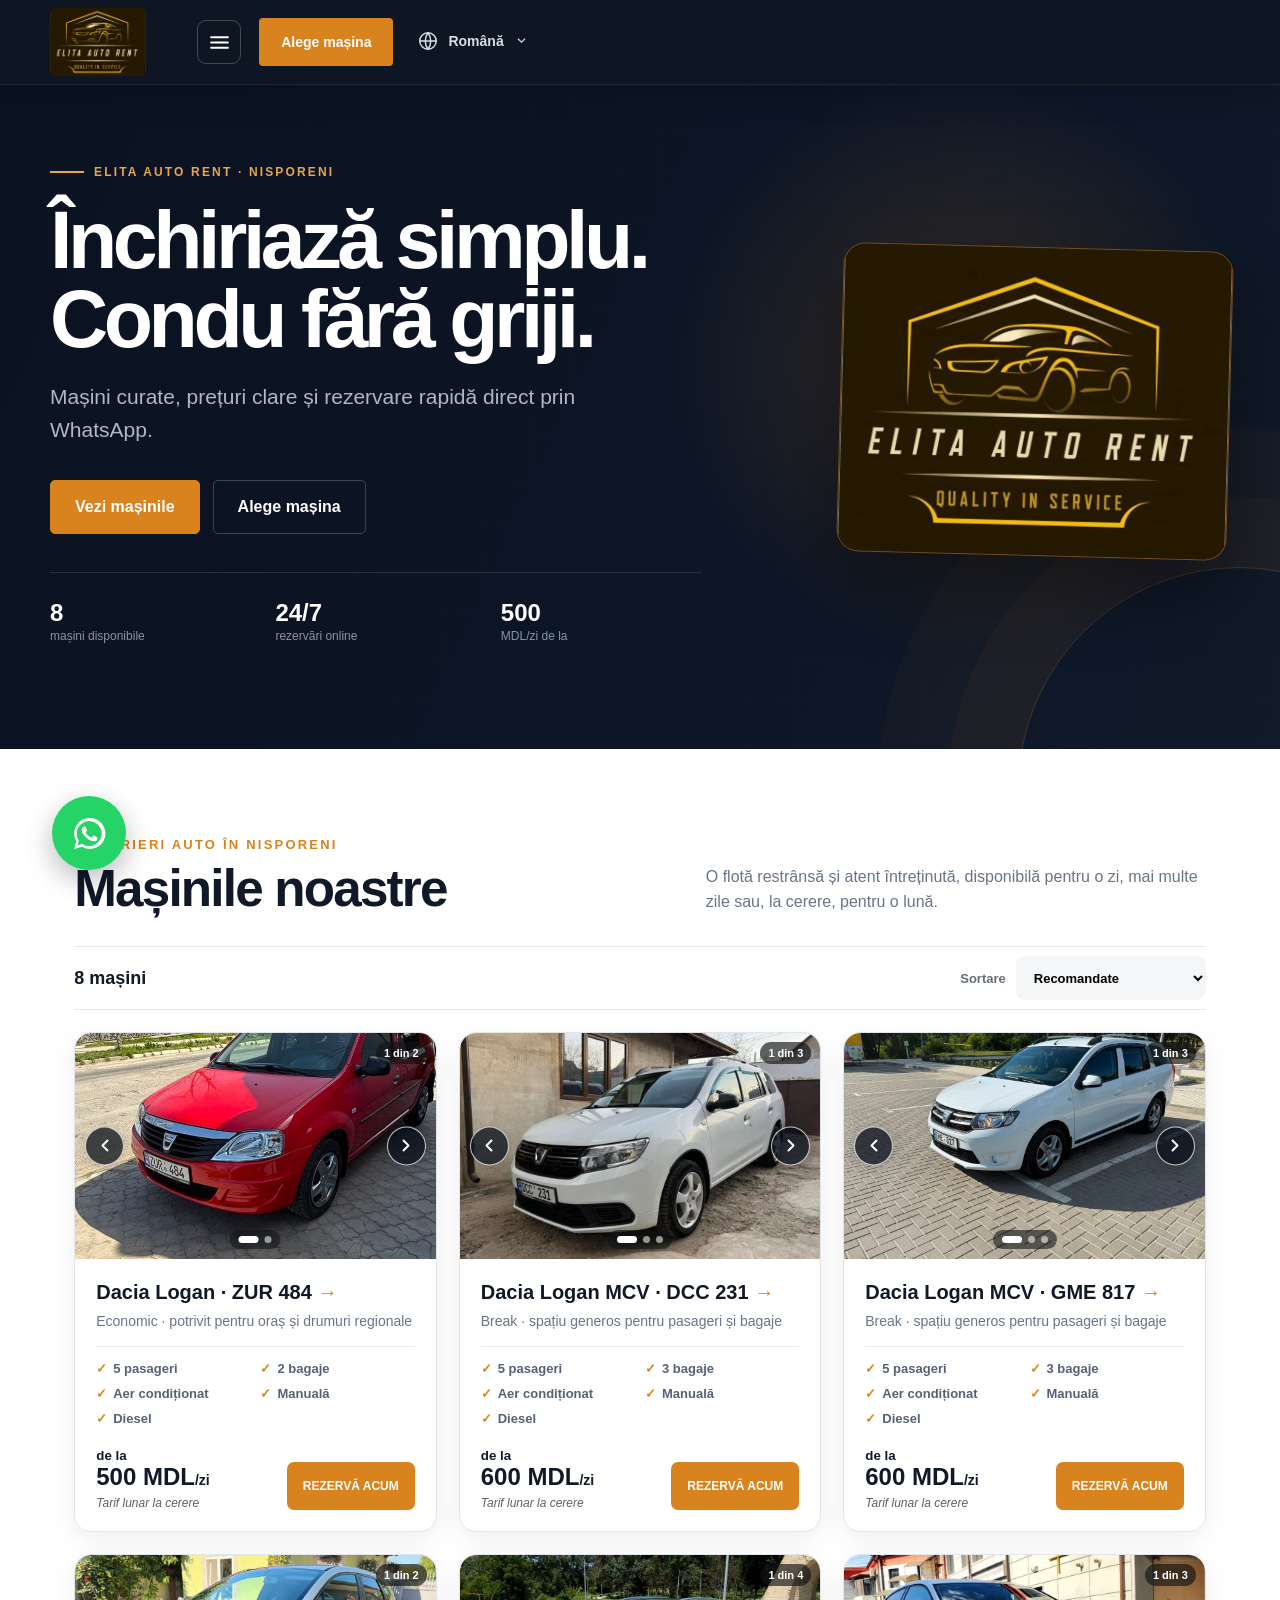
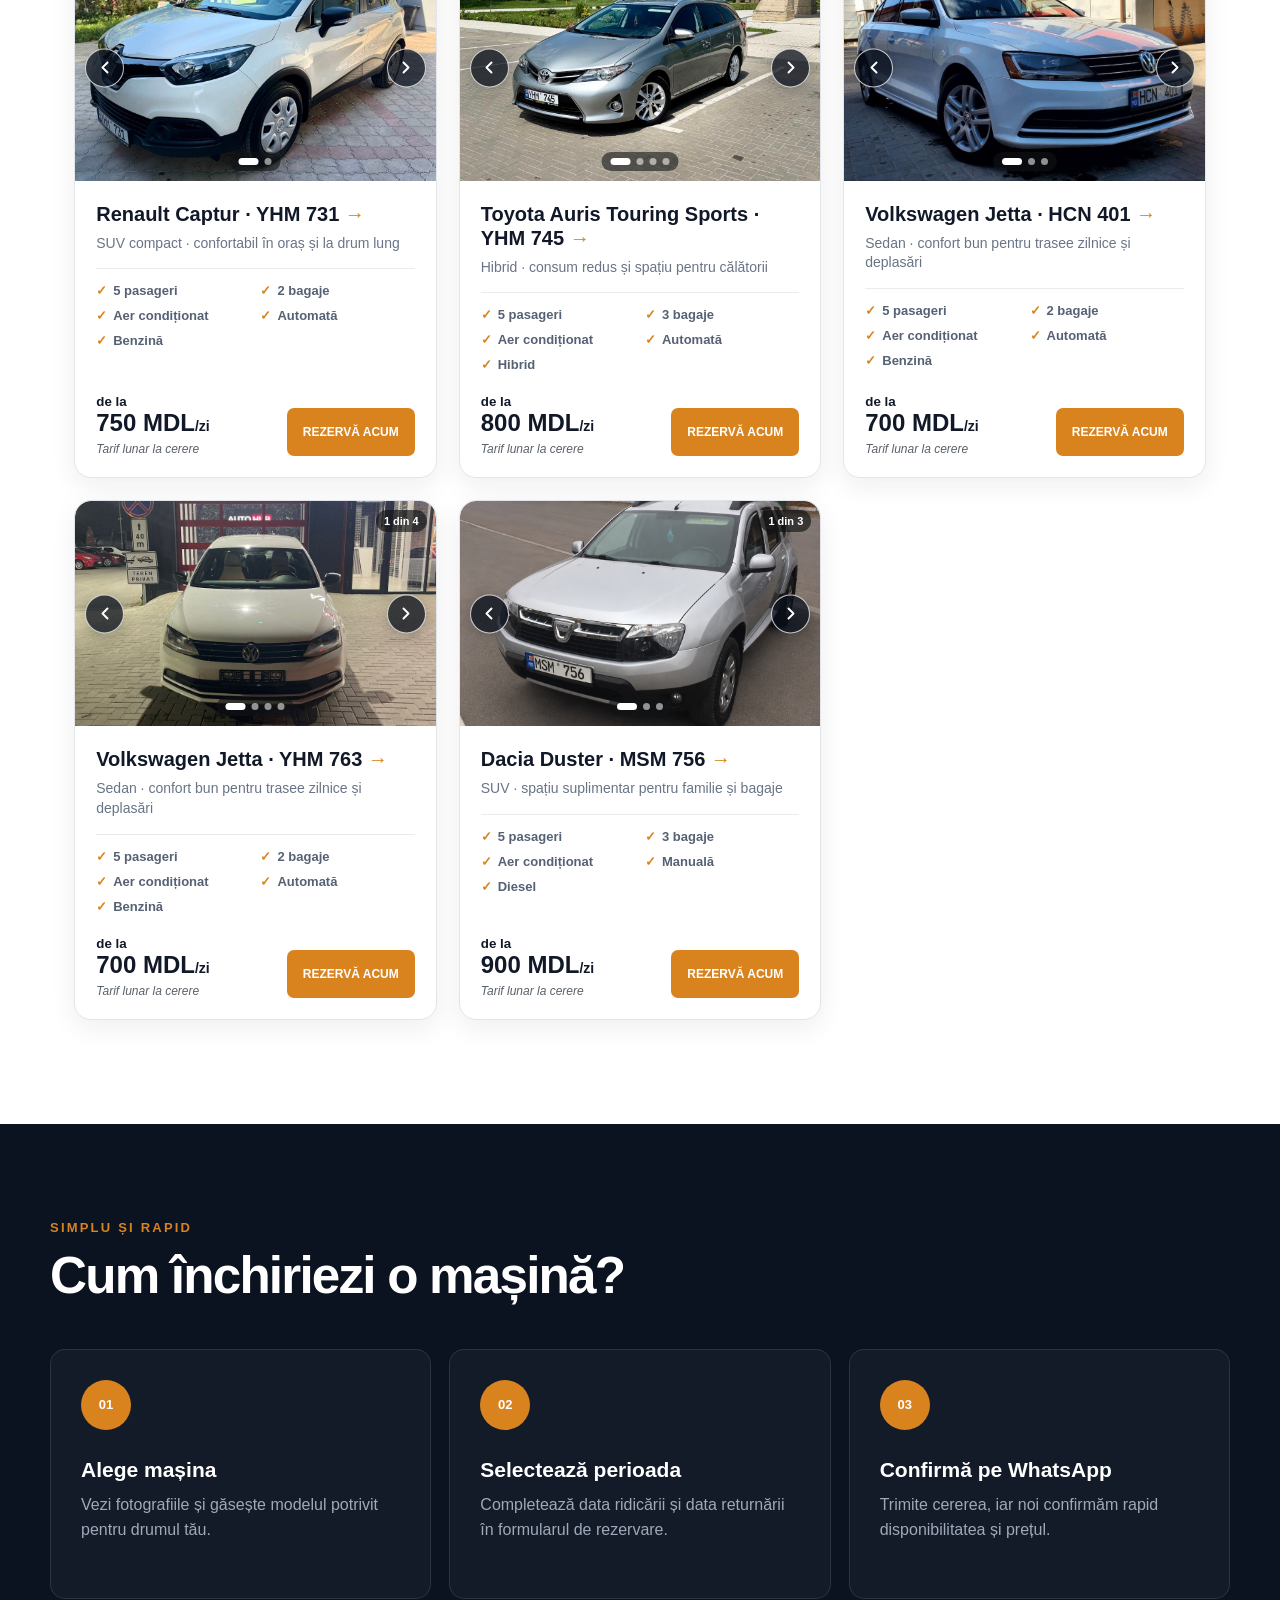
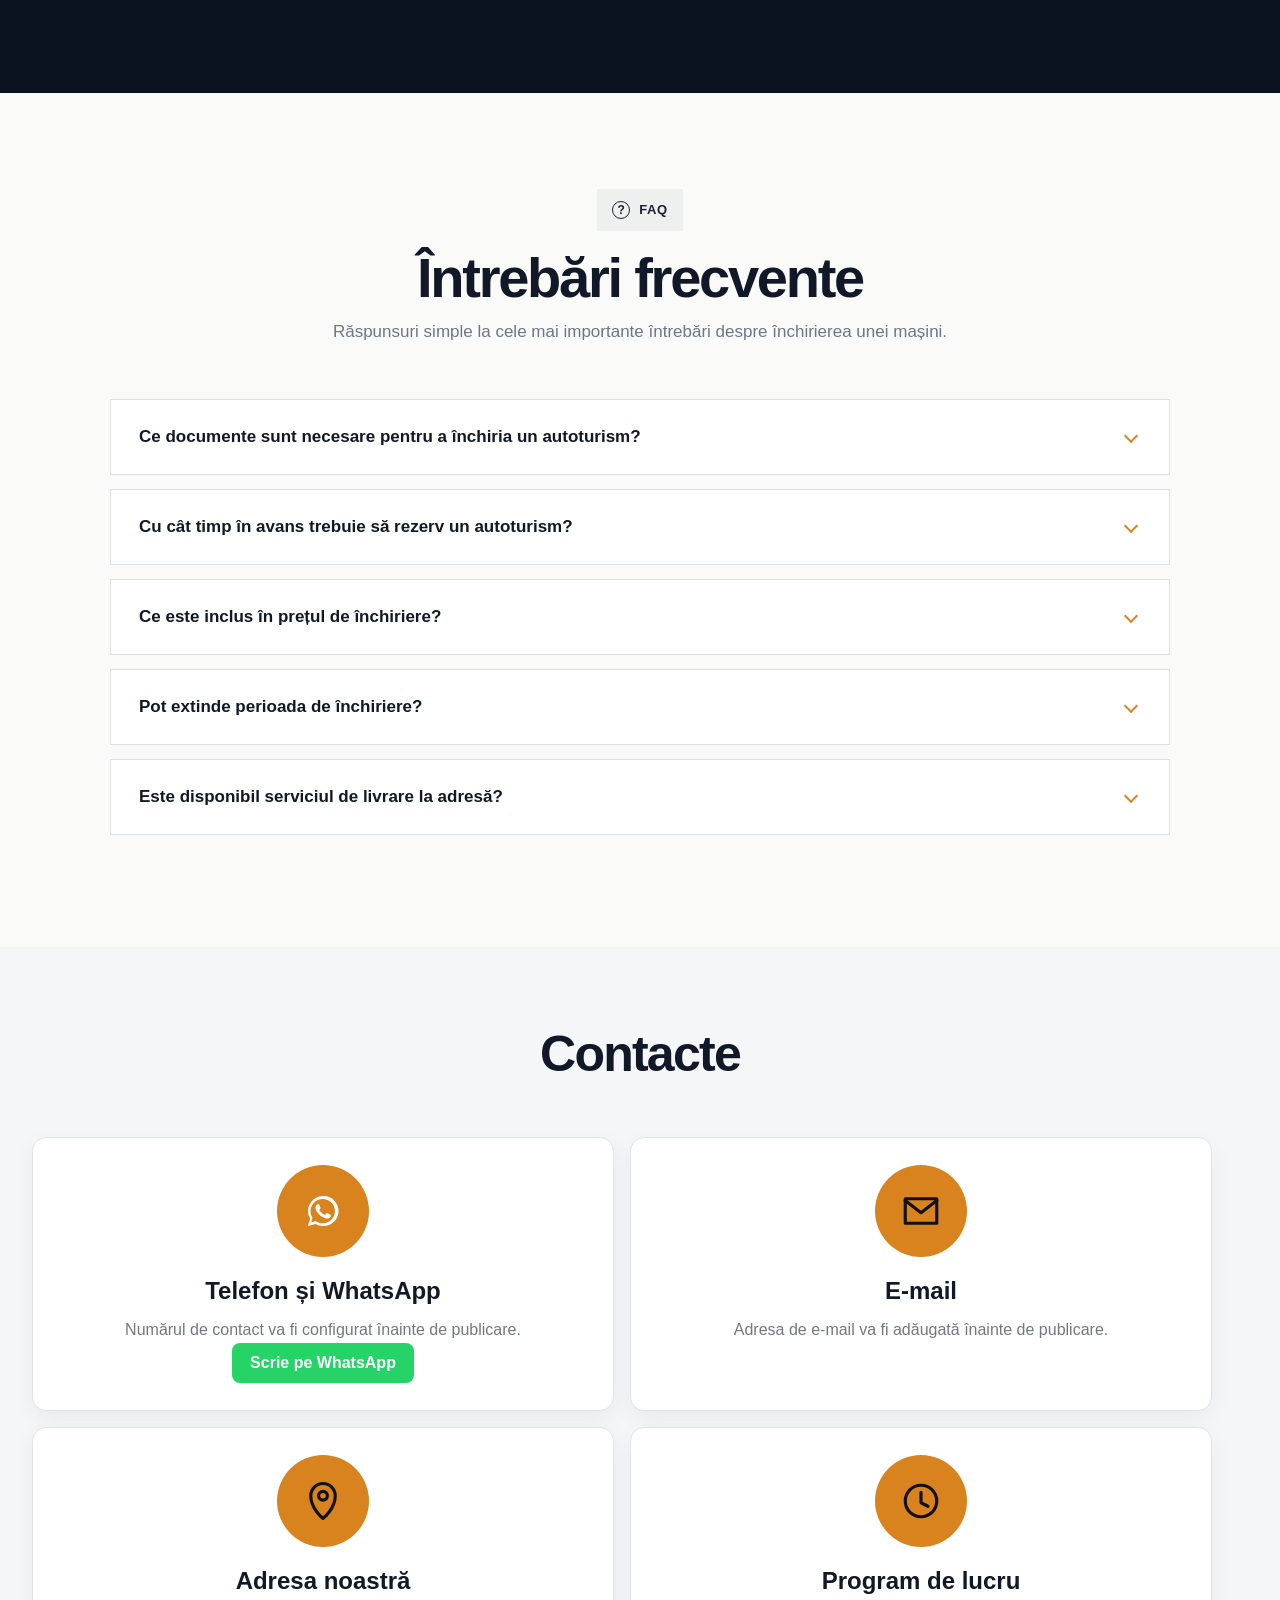
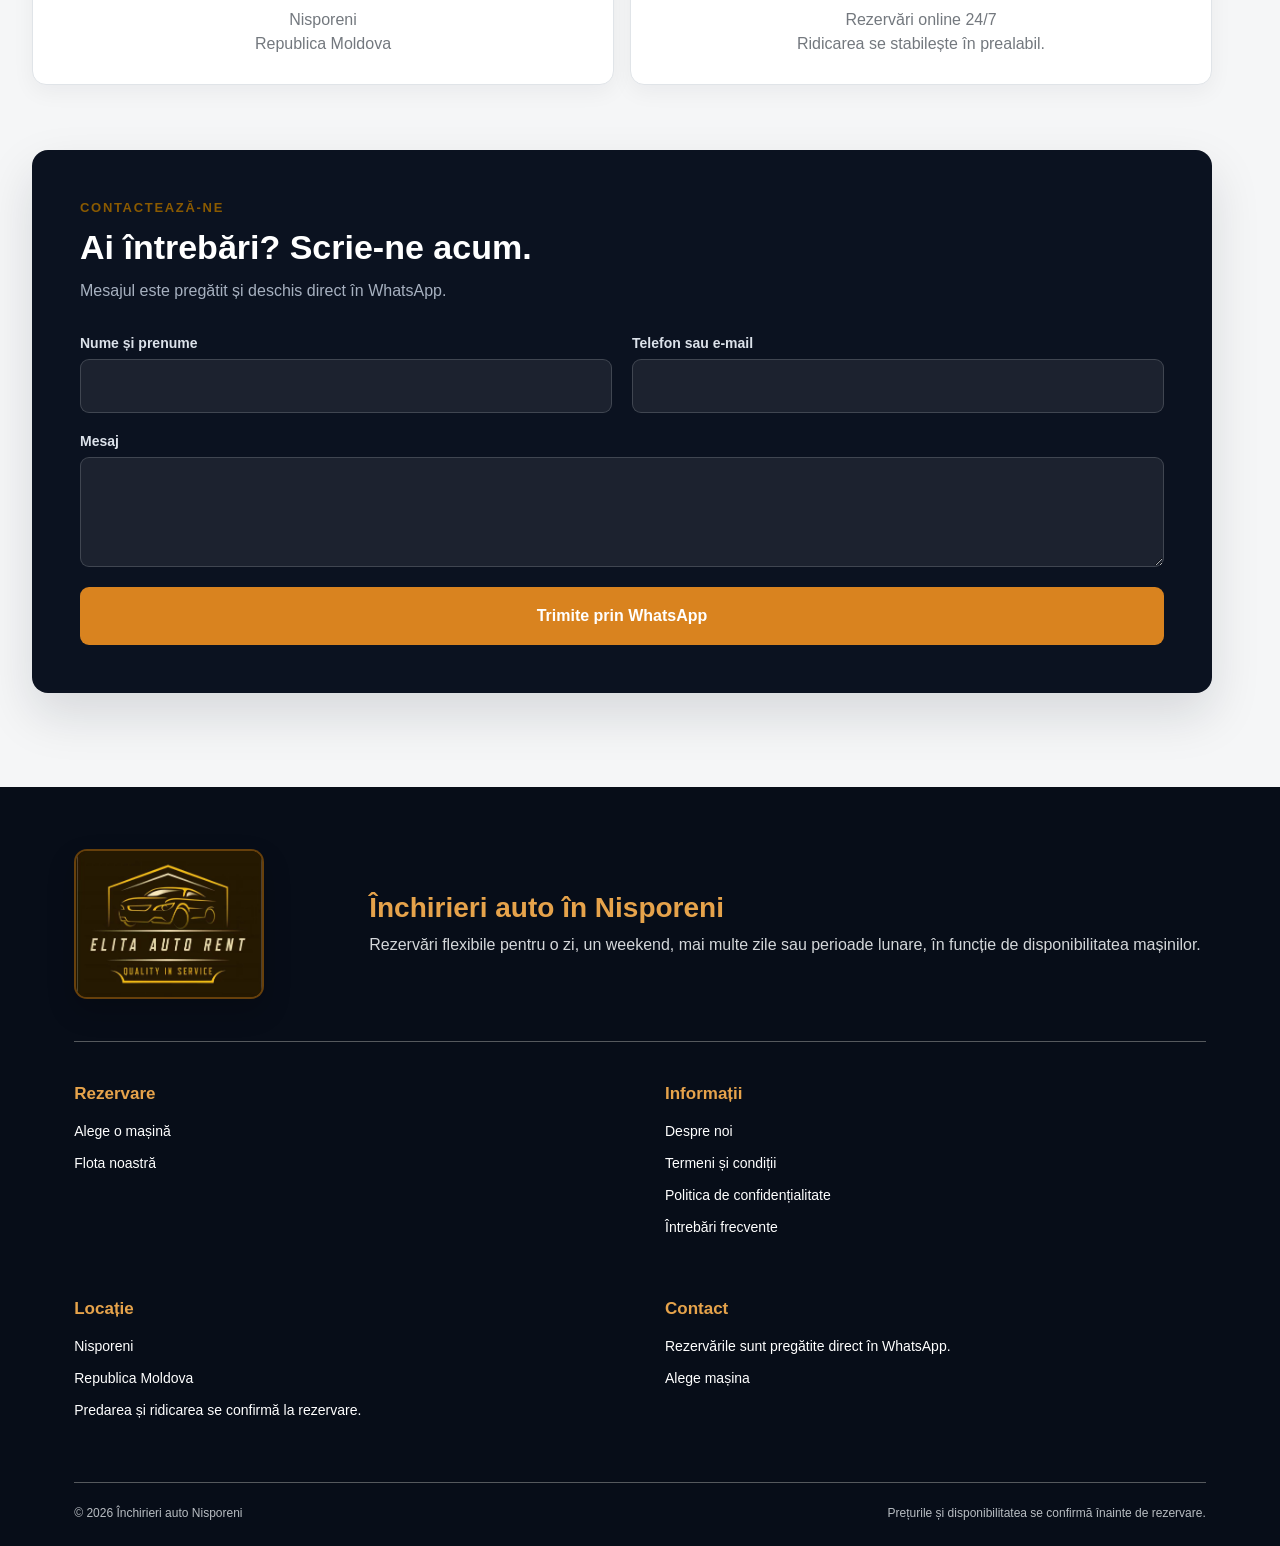
==== index.html @ 967bde57 "Remove homepage booking block and route cars to detail pages" ====
<!doctype html>
<html lang="ro">
<head>
  <meta charset="utf-8">
  <meta name="viewport" content="width=device-width, initial-scale=1">
  <meta name="description" content="Elita Auto Rent — închirieri auto simple și rapide în Nisporeni, Republica Moldova.">
  <meta name="theme-color" content="#0b1220">
  <title>Elita Auto Rent | Închirieri auto Nisporeni</title>
  <link rel="stylesheet" href="styles.css">
</head>
<body>
  <header class="site-header" aria-label="Antet principal">
    <a class="brand-placeholder" href="index.html" aria-label="Elita Auto Rent — Acasă"><img class="brand-logo" src="assets/brand/elita-auto-rent-logo.jpg" alt="Elita Auto Rent"></a>
    <nav class="desktop-nav" aria-label="Navigație principală">
      <a href="index.html#fleet">Mașini</a>
      <a href="index.html#how-it-works">Cum funcționează</a>
      <a href="index.html#faq">Întrebări</a>
      <a href="about.html">Despre noi</a>
      <a href="index.html#contact">Contact</a>
    </nav>
    <div class="header-actions">
      <button id="mobile-nav-toggle" class="mobile-nav-toggle" type="button" aria-label="Deschide meniul" aria-expanded="false" aria-controls="mobile-nav-panel">
        <svg aria-hidden="true" viewBox="0 0 24 24"><path d="M4 7h16M4 12h16M4 17h16"/></svg>
      </button>
      <a class="account-link" href="#fleet">Alege mașina</a>
      <button id="open-login" class="header-icon-link" type="button" aria-label="Autentificare în cont">
        <svg aria-hidden="true" viewBox="0 0 24 24"><path d="M20 21v-2a5 5 0 0 0-5-5H9a5 5 0 0 0-5 5v2M12 10a4 4 0 1 0 0-8 4 4 0 0 0 0 8Z"/></svg>
      </button>
      <div class="language-switcher">
        <button id="language-button" class="language-button" type="button" aria-label="Selectează limba" aria-expanded="false" aria-controls="language-menu">
          <svg aria-hidden="true" viewBox="0 0 24 24"><circle cx="12" cy="12" r="9"/><path d="M3 12h18M12 3a15 15 0 0 1 0 18M12 3a15 15 0 0 0 0 18"/></svg>
          <span id="current-language-label">Română</span>
          <svg class="language-chevron" aria-hidden="true" viewBox="0 0 24 24"><path d="m7 9.5 5 5 5-5"/></svg>
        </button>
        <div id="language-menu" class="language-menu" hidden>
          <button type="button" data-language="ro" aria-current="true">Română <small>RO</small></button>
          <button type="button" data-language="ru">Русский <small>RU</small></button>
          <button type="button" data-language="en">English <small>EN</small></button>
        </div>
      </div>
    </div>
    <nav id="mobile-nav-panel" class="mobile-nav-panel" aria-label="Navigație mobilă" hidden>
      <a href="index.html#fleet">Mașini</a>
      <a href="index.html#how-it-works">Cum funcționează</a>
      <a href="index.html#faq">Întrebări</a>
      <a href="about.html">Despre noi</a>
      <a href="index.html#contact">Contact</a>
    </nav>
  </header>

  <section id="rental-mega-menu" class="mega-menu" aria-label="Meniu închirieri auto" hidden>
    <div class="mega-menu-inner">
      <aside class="mega-sidebar">
        <nav aria-label="Categorii închirieri">
          <a class="mega-active" href="#fleet-grid">Flota noastră</a>
          <a href="#fleet">Rezervare</a>
          <a href="#tarife">Tarife pe zi</a>
          <a href="#contact">Contact</a>
          <a href="#footer-info">Informații</a>
        </nav>
        <div class="mega-secondary">
          <a href="#footer-info">Condiții de închiriere</a>
          <a href="#contact">Ajutor</a>
        </div>
        <div class="help-phone">
          <span class="help-icon">
            <svg aria-hidden="true" viewBox="0 0 24 24"><path d="M8 3 5 5c-1 1 0 5 4 9s8 5 9 4l2-3-4-2-2 2c-2-1-4-3-5-5l2-2-3-5Z"/></svg>
          </span>
          <span><small>Republica Moldova</small><strong>Nisporeni</strong></span>
        </div>
      </aside>

      <div id="fleet-grid" class="fleet-grid">
        <a class="fleet-link" href="#">Flota noastră</a>
        <article class="vehicle-card">
          <svg class="vehicle-art car-orange" aria-hidden="true" viewBox="0 0 300 120"><path class="car-body" d="M25 77h13l17-35c5-10 16-16 28-16h91c12 0 23 5 31 14l30 34 25 7v17H25Z"/><path class="car-window" d="m71 43-14 30h62V39H85c-6 0-11 1-14 4Zm61-4v34h77l-24-27c-4-5-10-7-17-7Z"/><circle cx="78" cy="94" r="18"/><circle cx="219" cy="94" r="18"/><circle class="hub" cx="78" cy="94" r="8"/><circle class="hub" cx="219" cy="94" r="8"/></svg>
          <h3>Mic</h3>
        </article>
        <article class="vehicle-card">
          <svg class="vehicle-art car-silver" aria-hidden="true" viewBox="0 0 300 120"><path class="car-body" d="M18 79h20l20-37c5-9 15-15 26-15h100c11 0 21 5 29 13l31 34 33 8v16H18Z"/><path class="car-window" d="m75 43-15 30h62V39H87c-5 0-9 1-12 4Zm60-4v34h83l-25-28c-4-4-10-6-16-6Z"/><circle cx="76" cy="94" r="18"/><circle cx="224" cy="94" r="18"/><circle class="hub" cx="76" cy="94" r="8"/><circle class="hub" cx="224" cy="94" r="8"/></svg>
          <h3>Mediu</h3>
        </article>
        <article class="vehicle-card">
          <svg class="vehicle-art car-gray" aria-hidden="true" viewBox="0 0 300 120"><path class="car-body" d="M15 77h23l18-39c4-9 14-15 25-15h112c12 0 23 5 30 15l25 34 39 10v16H15Z"/><path class="car-window" d="m73 40-14 32h65V35H84c-5 0-9 2-11 5Zm64-5v37h86l-20-28c-4-6-10-9-18-9Z"/><circle cx="74" cy="94" r="18"/><circle cx="228" cy="94" r="18"/><circle class="hub" cx="74" cy="94" r="8"/><circle class="hub" cx="228" cy="94" r="8"/></svg>
          <h3>Mare</h3>
        </article>
        <article class="vehicle-card">
          <svg class="vehicle-art car-blue" aria-hidden="true" viewBox="0 0 300 120"><path class="car-body" d="M14 77h22l19-42c4-9 14-14 25-14h112c10 0 19 4 25 12l29 37 35 11v17H14Z"/><path class="car-window" d="m72 38-14 34h70V33H84c-6 0-10 2-12 5Zm69-5v39h87l-22-29c-4-6-11-10-19-10Z"/><circle cx="75" cy="94" r="19"/><circle cx="231" cy="94" r="19"/><circle class="hub" cx="75" cy="94" r="8"/><circle class="hub" cx="231" cy="94" r="8"/></svg>
          <h3>SUV</h3>
        </article>
        <article class="vehicle-card">
          <svg class="vehicle-art car-black" aria-hidden="true" viewBox="0 0 300 120"><path class="car-body" d="M15 40h182c13 0 23 7 29 19l9 17 38 8v14H15Z"/><path class="car-window" d="M51 50h72v27H51Zm84 0h56c9 0 16 5 20 13l6 14h-82Z"/><circle cx="72" cy="95" r="18"/><circle cx="231" cy="95" r="18"/><circle class="hub" cx="72" cy="95" r="8"/><circle class="hub" cx="231" cy="95" r="8"/></svg>
          <h3>Transport persoane</h3>
        </article>
        <article class="vehicle-card">
          <svg class="vehicle-art car-white" aria-hidden="true" viewBox="0 0 300 120"><path class="car-body" d="M17 29h145c16 0 27 8 35 21l15 26 54 7v15H17Z"/><path class="car-window" d="M47 43h61v31H47Zm74 0h39c11 0 19 5 25 15l9 16h-73Z"/><circle cx="68" cy="95" r="18"/><circle cx="226" cy="95" r="18"/><circle class="hub" cx="68" cy="95" r="8"/><circle class="hub" cx="226" cy="95" r="8"/></svg>
          <h3>Utilitare</h3>
        </article>
      </div>
    </div>
  </section>

  <main>
    <section class="hero-section" aria-labelledby="hero-title">
      <div class="hero-shell">
        <div class="hero-copy">
          <span class="hero-eyebrow">Elita Auto Rent · Nisporeni</span>
          <h1 id="hero-title">Închiriază simplu.<br>Condu fără griji.</h1>
          <p>Mașini curate, prețuri clare și rezervare rapidă direct prin WhatsApp.</p>
          <div class="hero-actions">
            <a class="hero-primary" href="#fleet">Vezi mașinile</a>
            <a class="hero-secondary" href="#fleet">Alege mașina</a>
          </div>
          <ul class="hero-benefits" aria-label="Avantaje">
            <li><strong>8</strong><span>mașini disponibile</span></li>
            <li><strong>24/7</strong><span>rezervări online</span></li>
            <li><strong>500</strong><span>MDL/zi de la</span></li>
          </ul>
        </div>
        <div class="hero-logo-card">
          <span class="hero-logo-glow" aria-hidden="true"></span>
          <img src="assets/brand/elita-auto-rent-logo.jpg" alt="Elita Auto Rent — Quality in Service">
        </div>
      </div>
    </section>

    <section class="booking-section" aria-labelledby="booking-title" hidden>
      <div class="booking-shell">
        <h1 id="booking-title" class="sr-only">Caută o mașină de închiriat</h1>

        <div class="different-location-row">
          <span id="different-location-label">Voi livra în altă locație</span>
          <button
            class="switch"
            id="different-location"
            type="button"
            role="switch"
            aria-checked="false"
            aria-labelledby="different-location-label"
          ><span class="switch-knob"></span></button>
        </div>

        <form id="booking-form" class="booking-form" novalidate>
          <div class="location-stack">
            <div class="field-card location-card">
              <label for="pickup-location">
                <svg aria-hidden="true" viewBox="0 0 24 24"><path d="M12 22s7-5.5 7-13A7 7 0 1 0 5 9c0 7.5 7 13 7 13Zm0-10a3 3 0 1 1 0-6 3 3 0 0 1 0 6Z"/></svg>
                De unde vei ridica?
              </label>
              <input id="pickup-location" name="pickupLocation" type="text" autocomplete="off" value="Nisporeni, Republica Moldova" placeholder="Nisporeni, Republica Moldova" aria-describedby="pickup-error" readonly required>
              <button class="field-chevron" type="button" aria-label="Arată locațiile disponibile" data-open-locations>
                <svg aria-hidden="true" viewBox="0 0 24 24"><path d="m7 9.5 5 5 5-5"/></svg>
              </button>
              <div class="network-badge" aria-hidden="true">
                <span>Nisporeni</span>
                <svg viewBox="0 0 24 24"><path d="M12 22s7-5.5 7-13A7 7 0 1 0 5 9c0 7.5 7 13 7 13Zm0-10a3 3 0 1 1 0-6 3 3 0 0 1 0 6Z"/></svg>
              </div>
              <ul id="location-suggestions" class="suggestions" role="listbox" aria-label="Locații sugerate" hidden></ul>
              <p id="pickup-error" class="field-error" aria-live="polite"></p>
            </div>

            <div id="dropoff-wrap" class="field-card location-card dropoff-card" hidden>
              <label for="dropoff-location">
                <svg aria-hidden="true" viewBox="0 0 24 24"><path d="M12 22s7-5.5 7-13A7 7 0 1 0 5 9c0 7.5 7 13 7 13Zm0-10a3 3 0 1 1 0-6 3 3 0 0 1 0 6Z"/></svg>
                Unde vei livra?
              </label>
              <input id="dropoff-location" name="dropoffLocation" type="text" autocomplete="off" placeholder="Introdu locația de predare ...">
            </div>
          </div>

          <div class="field-card date-card pickup-date-card">
            <label for="pickup-date">
              <svg aria-hidden="true" viewBox="0 0 24 24"><path d="M7 2v3M17 2v3M3 9h18M5 4h14a2 2 0 0 1 2 2v14H3V6a2 2 0 0 1 2-2Z"/></svg>
              Când vei primi?
            </label>
            <div class="date-time-row">
              <input id="pickup-date" name="pickupDate" type="text" inputmode="numeric" maxlength="10" placeholder="dd/mm/yyyy" autocomplete="off" required aria-label="Data ridicării în format zi/lună/an" data-date-input="pickup">
              <select id="pickup-time" name="pickupTime" aria-label="Ora ridicării"></select>
            </div>
            <p id="pickup-date-error" class="field-error" aria-live="polite"></p>
          </div>

          <div class="field-card date-card dropoff-date-card">
            <label for="dropoff-date">
              <svg aria-hidden="true" viewBox="0 0 24 24"><path d="M7 2v3M17 2v3M3 9h18M5 4h14a2 2 0 0 1 2 2v14H3V6a2 2 0 0 1 2-2Z"/></svg>
              Când vei livra?
            </label>
            <div class="date-time-row">
              <input id="dropoff-date" name="dropoffDate" type="text" inputmode="numeric" maxlength="10" placeholder="dd/mm/yyyy" autocomplete="off" required aria-label="Data predării în format zi/lună/an" data-date-input="dropoff">
              <select id="dropoff-time" name="dropoffTime" aria-label="Ora predării"></select>
            </div>
            <p id="dropoff-date-error" class="field-error" aria-live="polite"></p>
          </div>

          <button class="search-button" type="submit">
            <span>Găsesc o mașină</span>
            <svg aria-hidden="true" viewBox="0 0 24 24"><path d="m9 18 6-6-6-6"/></svg>
          </button>

          <div class="promo-wrap" hidden>
            <label class="promo-toggle" for="promo-enabled">
              <input id="promo-enabled" type="checkbox">
              <span class="custom-checkbox" aria-hidden="true"></span>
              <span>Aveți un cod promoțional?</span>
              <span class="info-dot" aria-label="Codul este opțional">i</span>
            </label>
            <div id="promo-field" class="promo-field" hidden>
              <label class="sr-only" for="promo-code">Cod promoțional</label>
              <input id="promo-code" name="promoCode" type="text" maxlength="24" placeholder="Introdu codul">
            </div>
          </div>
        </form>
      </div>
    </section>

    <section id="fleet" class="rental-fleet-section" aria-labelledby="fleet-title">
      <div class="rental-fleet-shell">
        <div class="fleet-heading">
          <div>
            <span class="section-eyebrow">Închirieri auto în Nisporeni</span>
            <h2 id="fleet-title">Mașinile noastre</h2>
          </div>
          <p>O flotă restrânsă și atent întreținută, disponibilă pentru o zi, mai multe zile sau, la cerere, pentru o lună.</p>
        </div>

        <button id="mobile-filter-toggle" class="mobile-filter-toggle" type="button" aria-expanded="false" aria-controls="fleet-filters">
          <svg aria-hidden="true" viewBox="0 0 24 24"><path d="M4 6h16M7 12h10M10 18h4"/></svg>
          Filtrează mașinile
          <span id="mobile-filter-count">0</span>
        </button>

        <div class="fleet-catalog-layout">
          <aside id="fleet-filters" class="fleet-filter-sidebar" aria-label="Filtre flotă">
            <div class="fleet-filter-header"><h3>Filtre</h3><button id="reset-filters" type="button">Resetează</button></div>

            <details open>
              <summary>Preț pe zi</summary>
              <div class="fleet-filter-content">
                <div class="fleet-price-labels"><span id="fleet-min-label">500 MDL</span><span id="fleet-max-label">900 MDL</span></div>
                <div class="fleet-range-wrap">
                  <div class="fleet-range-track"></div>
                  <input id="fleet-price-min" type="range" min="500" max="900" step="50" value="500" aria-label="Preț minim pe zi">
                  <input id="fleet-price-max" type="range" min="500" max="900" step="50" value="900" aria-label="Preț maxim pe zi">
                </div>
              </div>
            </details>

            <details open>
              <summary>Marcă de mașină</summary>
              <div class="fleet-filter-content fleet-check-list">
                <label><input type="checkbox" data-fleet-filter="brand" value="Dacia"><span class="fleet-checkbox"></span><span>Dacia</span><small>4</small></label>
                <label><input type="checkbox" data-fleet-filter="brand" value="Renault"><span class="fleet-checkbox"></span><span>Renault</span><small>1</small></label>
                <label><input type="checkbox" data-fleet-filter="brand" value="Toyota"><span class="fleet-checkbox"></span><span>Toyota</span><small>1</small></label>
                <label><input type="checkbox" data-fleet-filter="brand" value="Volkswagen"><span class="fleet-checkbox"></span><span>Volkswagen</span><small>2</small></label>
              </div>
            </details>

            <details open>
              <summary>Cutie de viteze</summary>
              <div class="fleet-filter-content fleet-check-list">
                <label><input type="checkbox" data-fleet-filter="transmission" value="manual"><span class="fleet-checkbox"></span><span>Manuală</span><small>4</small></label>
                <label><input type="checkbox" data-fleet-filter="transmission" value="automatic"><span class="fleet-checkbox"></span><span>Automată</span><small>4</small></label>
              </div>
            </details>

            <details open>
              <summary>Tip carburant</summary>
              <div class="fleet-filter-content fleet-check-list">
                <label><input type="checkbox" data-fleet-filter="fuel" value="diesel"><span class="fleet-checkbox"></span><span>Diesel</span><small>4</small></label>
                <label><input type="checkbox" data-fleet-filter="fuel" value="petrol"><span class="fleet-checkbox"></span><span>Benzină</span><small>3</small></label>
                <label><input type="checkbox" data-fleet-filter="fuel" value="hybrid"><span class="fleet-checkbox"></span><span>Hibrid</span><small>1</small></label>
              </div>
            </details>

            <details>
              <summary>Categorie</summary>
              <div class="fleet-filter-content fleet-check-list">
                <label><input type="checkbox" data-fleet-filter="category" value="economic"><span class="fleet-checkbox"></span><span>Economic</span><small>1</small></label>
                <label><input type="checkbox" data-fleet-filter="category" value="estate"><span class="fleet-checkbox"></span><span>Break</span><small>3</small></label>
                <label><input type="checkbox" data-fleet-filter="category" value="sedan"><span class="fleet-checkbox"></span><span>Sedan</span><small>2</small></label>
                <label><input type="checkbox" data-fleet-filter="category" value="suv"><span class="fleet-checkbox"></span><span>SUV</span><small>2</small></label>
              </div>
            </details>
          </aside>

          <div class="fleet-results">
            <div class="fleet-results-bar">
              <strong id="fleet-results-count">8 mașini</strong>
              <label><span>Sortare</span><select id="fleet-sort"><option value="recommended">Recomandate</option><option value="price-asc">Preț crescător</option><option value="price-desc">Preț descrescător</option></select></label>
            </div>

            <div id="tarife" class="rental-car-grid"></div>
            <div id="fleet-empty" class="fleet-empty" hidden>Nu există mașini pentru filtrele selectate.</div>
          </div>
        </div>
      </div>
    </section>

    <section id="how-it-works" class="steps-section" aria-labelledby="steps-title">
      <div class="steps-shell">
        <span class="section-eyebrow">Simplu și rapid</span>
        <h2 id="steps-title">Cum închiriezi o mașină?</h2>
        <div class="steps-grid">
          <article><span>01</span><h3>Alege mașina</h3><p>Vezi fotografiile și găsește modelul potrivit pentru drumul tău.</p></article>
          <article><span>02</span><h3>Selectează perioada</h3><p>Completează data ridicării și data returnării în formularul de rezervare.</p></article>
          <article><span>03</span><h3>Confirmă pe WhatsApp</h3><p>Trimite cererea, iar noi confirmăm rapid disponibilitatea și prețul.</p></article>
        </div>
      </div>
    </section>

    <section id="faq" class="faq-section" aria-labelledby="faq-title">
      <div class="faq-shell">
        <div class="faq-heading">
          <span class="faq-badge"><span aria-hidden="true">?</span> FAQ</span>
          <h2 id="faq-title">Întrebări frecvente</h2>
          <p>Răspunsuri simple la cele mai importante întrebări despre închirierea unei mașini.</p>
        </div>
        <div id="faq-list" class="faq-list"></div>
      </div>
    </section>
  </main>

  <section id="contact" class="contact-section" aria-labelledby="contact-title">
    <header class="contact-hero">
      <h2 id="contact-title">Contacte</h2>
      <div class="contact-breadcrumb"><a href="#">Principală</a><span>/</span><strong>Contacte</strong></div>
    </header>
    <div class="contact-body">
      <div class="contact-card-grid">
        <article class="contact-card">
          <div class="contact-icon contact-whatsapp-icon">
            <svg aria-hidden="true" viewBox="0 0 32 32"><path d="M16.05 4.5A11.42 11.42 0 0 0 6.2 21.7L4.5 27.5l5.95-1.62A11.5 11.5 0 1 0 16.05 4.5Zm0 20.87c-1.8 0-3.56-.5-5.08-1.45l-.36-.22-3.53.96.95-3.43-.24-.37a9.3 9.3 0 1 1 8.26 4.51Zm5.1-6.96c-.28-.14-1.65-.81-1.9-.9-.26-.1-.45-.14-.64.14-.19.28-.73.9-.9 1.09-.16.19-.33.21-.61.07-.28-.14-1.18-.43-2.25-1.39a8.43 8.43 0 0 1-1.56-1.94c-.16-.28-.02-.43.12-.57.13-.13.28-.33.42-.5.14-.16.19-.28.28-.47.09-.19.05-.35-.02-.5-.07-.14-.64-1.54-.87-2.1-.23-.56-.47-.48-.64-.49h-.54c-.19 0-.5.07-.76.35-.26.28-1 1-1 2.43 0 1.43 1.04 2.81 1.18 3 .14.19 2.04 3.12 4.95 4.38.69.3 1.23.48 1.65.61.69.22 1.32.19 1.82.12.56-.08 1.65-.68 1.88-1.33.23-.65.23-1.21.16-1.33-.07-.12-.26-.19-.54-.33Z"/></svg>
          </div>
          <h3>Telefon și WhatsApp</h3>
          <p>Numărul de contact va fi configurat înainte de publicare.</p>
          <button class="contact-whatsapp-button" type="button">Scrie pe WhatsApp</button>
        </article>
        <article class="contact-card">
          <div class="contact-icon"><svg aria-hidden="true" viewBox="0 0 24 24"><path d="M3 5h18v14H3Z"/><path d="m3 6 9 7 9-7"/></svg></div>
          <h3>E-mail</h3>
          <p>Adresa de e-mail va fi adăugată înainte de publicare.</p>
        </article>
        <article class="contact-card">
          <div class="contact-icon"><svg aria-hidden="true" viewBox="0 0 24 24"><path d="M12 22s7-5.5 7-13A7 7 0 1 0 5 9c0 7.5 7 13 7 13Z"/><circle cx="12" cy="9" r="2.5"/></svg></div>
          <h3>Adresa noastră</h3>
          <p>Nisporeni<br>Republica Moldova</p>
        </article>
        <article class="contact-card">
          <div class="contact-icon"><svg aria-hidden="true" viewBox="0 0 24 24"><circle cx="12" cy="12" r="9"/><path d="M12 7v6l4 2"/></svg></div>
          <h3>Program de lucru</h3>
          <p>Rezervări online 24/7<br>Ridicarea se stabilește în prealabil.</p>
        </article>
      </div>

      <form id="contact-form" class="contact-form-panel" novalidate>
        <div class="contact-form-heading">
          <span>Contactează-ne</span>
          <h2>Ai întrebări? Scrie-ne acum.</h2>
          <p>Mesajul este pregătit și deschis direct în WhatsApp.</p>
        </div>
        <div class="contact-form-fields">
          <label>Nume și prenume<input id="contact-name" type="text" autocomplete="name" required></label>
          <label>Telefon sau e-mail<input id="contact-reply" type="text" autocomplete="tel" required></label>
          <label class="contact-message">Mesaj<textarea id="contact-message" rows="5" required></textarea></label>
          <button type="submit">Trimite prin WhatsApp</button>
        </div>
      </form>
    </div>
  </section>

  <footer id="site-footer" class="site-footer">
    <div class="site-footer-shell">
      <section class="footer-intro">
        <a class="footer-brand" href="index.html" aria-label="Elita Auto Rent — Acasă"><img class="footer-logo" src="assets/brand/elita-auto-rent-logo.jpg" alt="Elita Auto Rent"></a>
        <div>
          <h2>Închirieri auto în Nisporeni</h2>
          <p>Rezervări flexibile pentru o zi, un weekend, mai multe zile sau perioade lunare, în funcție de disponibilitatea mașinilor.</p>
        </div>
      </section>
      <div id="footer-info" class="footer-columns">
        <div><h3>Rezervare</h3><a href="index.html#fleet">Alege o mașină</a><a href="index.html#fleet">Flota noastră</a></div>
        <div><h3>Informații</h3><a href="about.html">Despre noi</a><a href="terms.html">Termeni și condiții</a><a href="#">Politica de confidențialitate</a><a href="#faq">Întrebări frecvente</a></div>
        <div><h3>Locație</h3><a href="https://www.google.com/maps/search/?api=1&amp;query=Nisporeni%2C%20Republica%20Moldova" target="_blank" rel="noopener noreferrer">Nisporeni</a><a href="https://www.google.com/maps/search/?api=1&amp;query=Nisporeni%2C%20Republica%20Moldova" target="_blank" rel="noopener noreferrer">Republica Moldova</a><p>Predarea și ridicarea se confirmă la rezervare.</p></div>
        <div><h3>Contact</h3><p>Rezervările sunt pregătite direct în WhatsApp.</p><a href="#fleet">Alege mașina</a></div>
      </div>
      <div class="footer-bottom"><span>© 2026 Închirieri auto Nisporeni</span><span>Prețurile și disponibilitatea se confirmă înainte de rezervare.</span></div>
    </div>
  </footer>

  <svg class="svg-defs" aria-hidden="true">
    <symbol id="rental-car-symbol" viewBox="0 0 320 150">
      <path class="rental-car-body" d="M19 96h19l22-47c5-11 17-18 30-18h104c13 0 25 6 33 16l34 42 40 10v20H19Z"/>
      <path class="rental-car-window" d="m78 50-18 38h72V43H94c-7 0-12 2-16 7Zm69-7v45h99l-29-35c-6-7-14-10-24-10Z"/>
      <path class="rental-car-detail" d="M26 98h270M147 45v45M69 69h-14M257 82h18"/>
      <circle class="rental-wheel" cx="82" cy="115" r="23"/><circle class="rental-wheel" cx="247" cy="115" r="23"/>
      <circle class="rental-hub" cx="82" cy="115" r="10"/><circle class="rental-hub" cx="247" cy="115" r="10"/>
    </symbol>
  </svg>

  <section id="calendar-popover" class="calendar-popover" aria-label="Selectează data și ora" hidden>
    <div class="calendar-months">
      <button id="calendar-prev" class="calendar-arrow" type="button" aria-label="Luna anterioară">
        <svg aria-hidden="true" viewBox="0 0 24 24"><path d="m15 18-6-6 6-6"/></svg>
      </button>
      <div id="calendar-first" class="calendar-month"></div>
      <div id="calendar-second" class="calendar-month"></div>
      <button id="calendar-next" class="calendar-arrow" type="button" aria-label="Luna următoare">
        <svg aria-hidden="true" viewBox="0 0 24 24"><path d="m9 18 6-6-6-6"/></svg>
      </button>
    </div>
    <div class="calendar-footer">
      <div class="time-picker">
        <svg aria-hidden="true" viewBox="0 0 24 24"><circle cx="12" cy="12" r="9"/><path d="M12 7v6l4 2"/></svg>
        <strong id="calendar-time-label">La ce oră vei ridica?</strong>
        <select id="calendar-hour" aria-label="Ora"></select>
        <span>:</span>
        <select id="calendar-minute" aria-label="Minute"></select>
      </div>
      <div class="calendar-actions">
        <button id="calendar-cancel" class="secondary-button" type="button">Anulare</button>
        <button id="calendar-confirm" class="confirm-button" type="button" disabled>OK</button>
      </div>
    </div>
  </section>

  <div id="validation-dialog" class="modal-layer" hidden>
    <section class="validation-dialog" role="dialog" aria-modal="true" aria-labelledby="validation-title">
      <button id="validation-close" class="modal-close" type="button" aria-label="Închide">
        <svg aria-hidden="true" viewBox="0 0 24 24"><path d="M5 5l14 14M19 5 5 19"/></svg>
      </button>
      <div class="validation-title-row">
        <svg aria-hidden="true" viewBox="0 0 24 24"><path d="M12 3 2.5 20h19L12 3Z"/><path d="M12 9v5M12 17.5v.2"/></svg>
        <h2 id="validation-title">Vă rugăm să rețineți</h2>
      </div>
      <ul id="validation-errors"></ul>
    </section>
  </div>

  <div id="auth-layer" class="modal-layer auth-layer" hidden>
    <section id="login-dialog" class="auth-dialog login-dialog" role="dialog" aria-modal="true" aria-labelledby="login-title">
      <button class="modal-close auth-close" type="button" aria-label="Închide autentificarea">
        <svg aria-hidden="true" viewBox="0 0 24 24"><path d="M5 5l14 14M19 5 5 19"/></svg>
      </button>
      <h2 id="login-title" class="sr-only">Autentificare</h2>
      <form id="login-form" class="auth-form" novalidate>
        <div class="auth-field">
          <label for="login-email">E-mail</label>
          <input id="login-email" name="email" type="email" autocomplete="email" required>
          <span class="auth-error" aria-live="polite"></span>
        </div>
        <div class="auth-field">
          <label for="login-password">Parola</label>
          <input id="login-password" name="password" type="password" autocomplete="current-password" minlength="8" required>
          <span class="auth-error" aria-live="polite"></span>
        </div>
        <a class="forgot-link" href="#">Ați uitat parola?</a>
        <button class="auth-submit" type="submit">LOGARE</button>
        <button id="show-register" class="auth-switch" type="button">Înscrieți-vă aici</button>
      </form>
    </section>

    <section id="register-dialog" class="auth-dialog register-dialog" role="dialog" aria-modal="true" aria-labelledby="register-title" hidden>
      <button class="modal-close auth-close" type="button" aria-label="Închide înregistrarea">
        <svg aria-hidden="true" viewBox="0 0 24 24"><path d="M5 5l14 14M19 5 5 19"/></svg>
      </button>
      <h2 id="register-title" class="sr-only">Înregistrare cont nou</h2>
      <form id="register-form" class="auth-form register-form" novalidate>
        <div class="auth-field">
          <label for="register-first-name">Nume</label>
          <input id="register-first-name" name="firstName" type="text" autocomplete="given-name" required>
          <span class="auth-error" aria-live="polite"></span>
        </div>
        <div class="auth-field">
          <label for="register-last-name">Nume de familie</label>
          <input id="register-last-name" name="lastName" type="text" autocomplete="family-name" required>
          <span class="auth-error" aria-live="polite"></span>
        </div>
        <div class="auth-field">
          <label for="register-email">E-mail</label>
          <input id="register-email" name="email" type="email" autocomplete="email" required>
          <span class="auth-error" aria-live="polite"></span>
        </div>
        <div class="auth-field password-field">
          <label for="register-password">Parola</label>
          <input id="register-password" name="password" type="password" autocomplete="new-password" minlength="8" required>
          <button id="toggle-register-password" class="password-toggle" type="button" aria-label="Arată parola" aria-pressed="false">
            <svg aria-hidden="true" viewBox="0 0 24 24"><path d="M2 12s3.5-6 10-6 10 6 10 6-3.5 6-10 6S2 12 2 12Z"/><circle cx="12" cy="12" r="3"/></svg>
          </button>
          <span class="auth-error" aria-live="polite"></span>
        </div>
        <label class="privacy-consent" for="privacy-consent">
          <input id="privacy-consent" name="privacyConsent" type="checkbox" required>
          <span class="custom-checkbox" aria-hidden="true"></span>
          <span>Sunt de acord cu <a href="#">Politica de confidențialitate</a>.</span>
        </label>

        <!-- Punct rezervat integrării CAPTCHA. Furnizorul și cheile vor fi adăugate ulterior. -->
        <div id="captcha-slot" class="captcha-slot" aria-hidden="true"></div>

        <button class="auth-submit register-submit" type="submit">DEVENIȚI MEMBRU</button>
        <p class="member-login">Sunteți deja un membru? <button id="show-login" type="button">Autentificare</button></p>
      </form>
    </section>
  </div>

  <button id="floating-whatsapp" class="floating-safety floating-whatsapp" type="button" aria-label="Deschide WhatsApp">
    <svg aria-hidden="true" viewBox="0 0 32 32">
      <path d="M16.05 4.5A11.42 11.42 0 0 0 6.2 21.7L4.5 27.5l5.95-1.62A11.5 11.5 0 1 0 16.05 4.5Zm0 20.87c-1.8 0-3.56-.5-5.08-1.45l-.36-.22-3.53.96.95-3.43-.24-.37a9.3 9.3 0 1 1 8.26 4.51Zm5.1-6.96c-.28-.14-1.65-.81-1.9-.9-.26-.1-.45-.14-.64.14-.19.28-.73.9-.9 1.09-.16.19-.33.21-.61.07-.28-.14-1.18-.43-2.25-1.39a8.43 8.43 0 0 1-1.56-1.94c-.16-.28-.02-.43.12-.57.13-.13.28-.33.42-.5.14-.16.19-.28.28-.47.09-.19.05-.35-.02-.5-.07-.14-.64-1.54-.87-2.1-.23-.56-.47-.48-.64-.49h-.54c-.19 0-.5.07-.76.35-.26.28-1 1-1 2.43 0 1.43 1.04 2.81 1.18 3 .14.19 2.04 3.12 4.95 4.38.69.3 1.23.48 1.65.61.69.22 1.32.19 1.82.12.56-.08 1.65-.68 1.88-1.33.23-.65.23-1.21.16-1.33-.07-.12-.26-.19-.54-.33Z"/>
    </svg>
  </button>

  <button id="scroll-to-top" class="scroll-to-top" type="button" aria-label="Înapoi la începutul paginii">
    <svg aria-hidden="true" viewBox="0 0 64 64">
      <circle class="scroll-track" cx="32" cy="32" r="26"/>
      <circle class="scroll-progress" cx="32" cy="32" r="26"/>
      <path class="scroll-arrow" d="M32 43V22M23.5 30.5 32 22l8.5 8.5"/>
    </svg>
  </button>

  <div id="result-toast" class="result-toast" role="status" aria-live="polite" hidden>
    <div>
      <strong>Căutarea este pregătită</strong>
      <p id="result-summary"></p>
    </div>
    <button id="close-toast" type="button" aria-label="Închide mesajul">×</button>
  </div>

  <div id="image-lightbox" class="image-lightbox" role="dialog" aria-modal="true" aria-labelledby="lightbox-title" hidden>
    <section class="lightbox-shell">
      <header class="lightbox-header">
        <div class="lightbox-heading">
          <strong id="lightbox-title"></strong>
          <span id="lightbox-counter"></span>
        </div>
        <div class="lightbox-tools">
          <button id="lightbox-zoom-out" type="button" aria-label="Micșorează fotografia">−</button>
          <output id="lightbox-zoom-label" aria-live="polite">100%</output>
          <button id="lightbox-zoom-in" type="button" aria-label="Mărește fotografia">+</button>
          <button id="lightbox-actual" class="lightbox-text-tool" type="button" aria-label="Dimensiune originală">1:1</button>
          <button id="lightbox-fit" class="lightbox-fit-tool" type="button" aria-label="Încadrează pe ecran">
            <svg aria-hidden="true" viewBox="0 0 24 24"><path d="M8 3H3v5M16 3h5v5M8 21H3v-5M16 21h5v-5"/></svg>
          </button>
          <button id="lightbox-close" class="lightbox-close" type="button" aria-label="Închide vizualizatorul">
            <svg aria-hidden="true" viewBox="0 0 24 24"><path d="M5 5l14 14M19 5 5 19"/></svg>
          </button>
        </div>
      </header>

      <div class="lightbox-stage">
        <button id="lightbox-prev" class="lightbox-navigation lightbox-navigation-prev" type="button" aria-label="Fotografia anterioară">
          <svg aria-hidden="true" viewBox="0 0 24 24"><path d="m15 18-6-6 6-6"/></svg>
        </button>
        <div id="lightbox-scroll" class="lightbox-scroll">
          <div id="lightbox-image-frame" class="lightbox-image-frame">
            <img id="lightbox-image" class="lightbox-image" src="" alt="" draggable="false">
          </div>
        </div>
        <button id="lightbox-next" class="lightbox-navigation lightbox-navigation-next" type="button" aria-label="Fotografia următoare">
          <svg aria-hidden="true" viewBox="0 0 24 24"><path d="m9 18 6-6-6-6"/></svg>
        </button>
      </div>

      <div id="lightbox-thumbnails" class="lightbox-thumbnails" aria-label="Fotografiile mașinii"></div>
    </section>
  </div>

  <script src="fleet-data.js"></script>
  <script src="app.js"></script>
</body>
</html>
---- styles.css ----
:root {
  --brand: #e5aa1f;
  --brand-hover: #cf9412;
  --accent: #9a6500;
  --brand-dark: #211600;
  --brand-cream: #f3ead5;
  --accent-soft: #fff4d6;
  --ink: #111111;
  --muted: #5f636b;
  --surface: #ffffff;
  --border: #d7dae0;
  --danger: #b42318;
  --shell-max: 1698px;
  --radius: 12px;
  font-family: Inter, Arial, sans-serif;
  color: var(--ink);
  background: #f7f4ee;
}

* { box-sizing: border-box; }

body { margin: 0; min-width: 320px; }

button, input, select { font: inherit; }

button, a { -webkit-tap-highlight-color: transparent; }

.sr-only {
  position: absolute;
  width: 1px;
  height: 1px;
  padding: 0;
  margin: -1px;
  overflow: hidden;
  clip: rect(0, 0, 0, 0);
  white-space: nowrap;
  border: 0;
}

.site-header {
  min-height: 104px;
  padding: 0 max(24px, calc((100vw - var(--shell-max)) / 2));
  display: flex;
  align-items: center;
  gap: clamp(28px, 4vw, 70px);
  background: #fffdf8;
  position: relative;
  z-index: 40;
}

.brand-placeholder {
  width: 118px;
  height: 93px;
  display: block;
  flex: 0 0 auto;
  overflow: hidden;
  border: 2px solid var(--brand);
  border-radius: 11px;
  background: var(--brand-dark);
  box-shadow: 0 8px 22px rgb(45 29 0 / 18%);
}
.brand-logo { width: 100%; height: 100%; display: block; object-fit: contain; }

.desktop-nav { display: flex; align-items: center; gap: 30px; flex: 1; }
.desktop-nav a, .account-link { color: #111; text-decoration: none; font-weight: 700; }
.desktop-nav a:hover, .account-link:hover { text-decoration: underline; text-underline-offset: 5px; }

.nav-menu-button {
  display: inline-flex;
  align-items: center;
  gap: 7px;
  padding: 12px 0;
  border: 0;
  color: #111;
  background: transparent;
  font-weight: 800;
  cursor: pointer;
}

.nav-menu-button svg { width: 17px; height: 17px; fill: none; stroke: currentColor; stroke-width: 2; }
.nav-menu-button[aria-expanded="true"] { color: var(--accent); }
.nav-menu-button[aria-expanded="true"] svg { transform: rotate(180deg); }

.header-actions { display: flex; align-items: center; gap: 24px; }
.mobile-nav-toggle {
  width: 44px;
  height: 44px;
  padding: 0;
  display: none;
  place-items: center;
  border: 1px solid #d8dce0;
  border-radius: 9px;
  color: #111;
  background: #fff;
  cursor: pointer;
}
.mobile-nav-toggle svg { width: 25px; height: 25px; fill: none; stroke: currentColor; stroke-width: 2; stroke-linecap: round; }
.mobile-nav-toggle[aria-expanded="true"] { color: #fff; border-color: var(--brand-dark); background: var(--brand-dark); }
.mobile-nav-panel {
  position: absolute;
  top: 100%;
  left: 18px;
  right: 18px;
  z-index: 85;
  padding: 10px;
  display: grid;
  border: 1px solid #e0e3e6;
  border-radius: 0 0 13px 13px;
  background: #fff;
  box-shadow: 0 18px 35px rgb(0 0 0 / 18%);
}
.mobile-nav-panel a { min-height: 48px; padding: 0 13px; display: flex; align-items: center; border-radius: 8px; color: #111; text-decoration: none; font-weight: 800; }
.mobile-nav-panel a:hover, .mobile-nav-panel a[aria-current="page"] { color: #704800; background: var(--accent-soft); }
.header-icon-link { display: grid; place-items: center; padding: 0; border: 0; color: #111; background: transparent; cursor: pointer; }
.header-icon-link svg { width: 29px; height: 29px; fill: none; stroke: currentColor; stroke-width: 1.8; stroke-linecap: round; }
.language-button { display: inline-flex; align-items: center; gap: 9px; border: 0; background: transparent; font-weight: 700; cursor: pointer; }
.language-button svg { width: 28px; height: 28px; fill: none; stroke: currentColor; stroke-width: 1.6; }
.language-switcher { position: relative; }
.language-button .language-chevron { width: 17px; height: 17px; transition: transform .2s ease; }
.language-button[aria-expanded="true"] .language-chevron { transform: rotate(180deg); }
.language-menu { position: absolute; top: calc(100% + 16px); right: 0; z-index: 80; width: 190px; padding: 8px; border: 1px solid #e0e3e6; border-radius: 11px; background: #fff; box-shadow: 0 14px 35px rgb(0 0 0 / 16%); }
.language-menu button { width: 100%; min-height: 44px; padding: 0 11px; display: flex; align-items: center; justify-content: space-between; border: 0; border-radius: 7px; background: transparent; font: inherit; font-weight: 750; text-align: left; cursor: pointer; }
.language-menu button:hover, .language-menu button[aria-current="true"] { color: #704800; background: var(--accent-soft); }
.language-menu small { color: #7c838a; font-size: 11px; font-weight: 900; }

.mega-menu {
  position: absolute;
  top: 104px;
  left: 0;
  right: 0;
  z-index: 35;
  min-height: 750px;
  padding: 56px max(24px, calc((100vw - var(--shell-max)) / 2)) 48px;
  background: #fff;
  border-top: 1px solid #ececec;
  border-radius: 0 0 16px 16px;
  box-shadow: 0 24px 50px rgb(0 0 0 / 24%);
}

.mega-menu-inner { max-width: var(--shell-max); margin: 0 auto; display: grid; grid-template-columns: 340px 1fr; min-height: 645px; }
.mega-sidebar { padding-right: 52px; border-right: 1px solid #e2e3e5; display: flex; flex-direction: column; }
.mega-sidebar nav { display: grid; gap: 26px; }
.mega-sidebar nav a { width: max-content; color: #111; text-decoration: none; font-size: 29px; line-height: 1; font-weight: 800; }
.mega-sidebar nav a:hover { color: var(--accent); }
.mega-sidebar nav .mega-active { padding-bottom: 7px; border-bottom: 5px solid var(--brand); }
.mega-secondary { display: grid; gap: 22px; margin-top: 60px; }
.mega-secondary a { color: #111; text-decoration: none; font-size: 20px; font-weight: 700; }
.help-phone { display: flex; align-items: center; gap: 18px; margin-top: auto; color: #111; text-decoration: none; }
.help-icon { width: 65px; height: 65px; display: grid; place-items: center; flex: 0 0 auto; border-radius: 50%; background: var(--brand); }
.help-icon svg { width: 27px; height: 27px; fill: none; stroke: #111; stroke-width: 1.9; stroke-linecap: round; stroke-linejoin: round; }
.help-phone small, .help-phone strong { display: block; }
.help-phone small { margin-bottom: 7px; font-size: 14px; font-weight: 500; }
.help-phone strong { font-size: 18px; }

.fleet-grid {
  position: relative;
  padding: 46px 0 0 56px;
  display: grid;
  grid-template-columns: repeat(3, minmax(180px, 1fr));
  grid-auto-rows: 250px;
  column-gap: clamp(40px, 7vw, 150px);
  row-gap: 60px;
}
.fleet-link { position: absolute; top: 0; right: 12px; color: #8a5a00; text-decoration: none; font-size: 18px; font-weight: 800; }
.vehicle-card { display: flex; flex-direction: column; justify-content: flex-end; min-width: 0; }
.vehicle-card h3 { margin: 16px 0 0; font-size: 21px; }
.vehicle-art { width: 100%; max-width: 310px; height: 145px; overflow: visible; }
.vehicle-art .car-body { fill: var(--car); stroke: #5c6168; stroke-width: 2; }
.vehicle-art .car-window { fill: #b8c4cf; stroke: #4b535c; stroke-width: 2; }
.vehicle-art circle { fill: #22272b; }
.vehicle-art .hub { fill: #b9bec4; stroke: #5d6268; stroke-width: 2; }
.car-orange { --car: #ef6c1b; }
.car-silver { --car: #a8a59f; }
.car-gray { --car: #abb0b7; }
.car-blue { --car: #344f67; }
.car-black { --car: #222326; }
.car-white { --car: #f4f4f0; }

.booking-section { position: relative; background: var(--brand); }

.booking-shell {
  max-width: var(--shell-max);
  min-height: 178px;
  margin: 0 auto;
  padding: 33px 0 24px;
}

.different-location-row {
  height: 39px;
  display: flex;
  align-items: flex-start;
  gap: 14px;
  font-size: 16px;
  font-weight: 700;
}

.different-location-row > span { padding-top: 4px; }

.switch {
  width: 47px;
  height: 32px;
  padding: 3px;
  border: 1px solid #555;
  border-radius: 999px;
  background: #fff;
  cursor: pointer;
  transition: background .18s ease;
}

.switch-knob {
  display: block;
  width: 24px;
  height: 24px;
  border-radius: 50%;
  background: #55585e;
  transition: transform .18s ease, background .18s ease;
}

.switch[aria-checked="true"] { background: var(--accent); border-color: var(--accent); }
.switch[aria-checked="true"] .switch-knob { transform: translateX(15px); background: #fff; }
.switch:focus-visible, button:focus-visible, input:focus-visible, select:focus-visible, a:focus-visible { outline: 3px solid #805300; outline-offset: 3px; }

.booking-form {
  display: grid;
  grid-template-columns: minmax(480px, 3.3fr) minmax(230px, 1fr) minmax(230px, 1fr) minmax(225px, 1fr);
  grid-template-areas: "location pickup dropoff search";
  column-gap: 27px;
  row-gap: 0;
  align-items: start;
}

.location-stack { grid-area: location; display: grid; gap: 12px; }
.pickup-date-card { grid-area: pickup; }
.dropoff-date-card { grid-area: dropoff; }
.search-button { grid-area: search; }
.promo-wrap { grid-area: promo; }

.field-card {
  position: relative;
  height: 79px;
  padding: 12px 16px 9px;
  background: var(--surface);
  border: 1px solid var(--border);
  border-radius: var(--radius);
  box-shadow: 0 1px 1px rgb(0 0 0 / 2%);
}

.field-card:focus-within { border-color: var(--accent); box-shadow: 0 0 0 2px rgb(23 105 194 / 14%); }

.field-card label {
  display: flex;
  align-items: center;
  gap: 9px;
  min-height: 20px;
  font-size: 16px;
  font-weight: 800;
}

.field-card label svg {
  width: 17px;
  height: 17px;
  flex: 0 0 auto;
  fill: none;
  stroke: var(--accent);
  stroke-width: 2.1;
  stroke-linecap: round;
  stroke-linejoin: round;
}

.field-card input, .field-card select {
  width: 100%;
  min-width: 0;
  border: 0;
  outline: 0;
  color: #383c43;
  background: transparent;
}

.location-card > input {
  height: 35px;
  padding: 5px 42px 0 0;
  font-size: 18px;
}

.location-card > input::placeholder { color: #5d626b; opacity: 1; }

.field-chevron {
  position: absolute;
  top: 30px;
  right: 12px;
  width: 35px;
  height: 38px;
  display: grid;
  place-items: center;
  border: 0;
  background: transparent;
  cursor: pointer;
}

.field-chevron svg {
  width: 20px;
  height: 20px;
  fill: none;
  stroke: #222;
  stroke-width: 2;
  stroke-linecap: round;
  stroke-linejoin: round;
}

.network-badge {
  position: absolute;
  top: -26px;
  right: 16px;
  height: 50px;
  padding: 0 16px 0 18px;
  display: flex;
  align-items: center;
  gap: 10px;
  color: #fff;
  background: var(--accent);
  border-radius: 12px;
  box-shadow: 0 8px 19px rgb(0 0 0 / 14%);
  font-weight: 800;
  z-index: 2;
}

.network-badge svg { width: 24px; height: 24px; fill: none; stroke: #fff; stroke-width: 2.1; stroke-linecap: round; stroke-linejoin: round; }

.date-time-row { display: grid; grid-template-columns: minmax(112px, 1fr) 77px; align-items: center; gap: 5px; }
.date-card label { height: 20px; white-space: nowrap; }
.date-card input, .date-card select { height: 35px; padding: 5px 0 0; font-size: 17px; }
.date-card input[readonly] { cursor: pointer; }
.date-card input::placeholder { color: #535860; opacity: 1; }
.date-card select { text-align: right; appearance: none; cursor: pointer; }

@media (min-width: 1321px) {
  html[lang="en"] .date-card label {
    gap: 7px;
    font-size: 14px;
    letter-spacing: -.12px;
  }
}

.search-button {
  height: 79px;
  display: flex;
  align-items: center;
  justify-content: center;
  gap: 8px;
  border: 2px solid #111;
  border-radius: var(--radius);
  color: #111;
  background: transparent;
  font-size: 18px;
  font-weight: 800;
  cursor: pointer;
  transition: background .16s ease, transform .16s ease;
}

.search-button svg { display: none; width: 20px; fill: none; stroke: currentColor; stroke-width: 2; stroke-linecap: round; stroke-linejoin: round; }
.search-button:hover { background: rgb(255 255 255 / 26%); }
.search-button:active { transform: translateY(1px); }

.promo-wrap { display: flex; align-items: center; gap: 16px; min-height: 30px; }
.promo-toggle { display: inline-flex; align-items: center; gap: 13px; font-size: 16px; font-weight: 700; cursor: pointer; }
.promo-toggle input { position: absolute; opacity: 0; pointer-events: none; }
.custom-checkbox { width: 27px; height: 27px; display: grid; place-items: center; border: 1px solid #7c8188; border-radius: 5px; background: #fff; }
.promo-toggle input:checked + .custom-checkbox { background: #111; border-color: #111; }
.promo-toggle input:checked + .custom-checkbox::after { content: "✓"; color: #fff; font-size: 17px; font-weight: 800; }
.promo-toggle input:focus-visible + .custom-checkbox { outline: 3px solid #805300; outline-offset: 3px; }
.info-dot { width: 21px; height: 21px; display: inline-grid; place-items: center; border-radius: 50%; color: #111; background: #fff; font-family: Georgia, serif; font-weight: 800; }
.promo-field input { width: min(260px, 40vw); height: 38px; padding: 0 12px; border: 1px solid #777; border-radius: 7px; background: #fff; }

.field-error { position: absolute; left: 14px; top: calc(100% + 4px); margin: 0; color: var(--danger); font-size: 12px; font-weight: 700; }
.field-card.has-error { border-color: var(--danger); }

.suggestions {
  position: absolute;
  top: calc(100% + 8px);
  left: 0;
  right: 0;
  z-index: 10;
  margin: 0;
  padding: 7px;
  list-style: none;
  border: 1px solid #d1d5db;
  border-radius: 10px;
  background: #fff;
  box-shadow: 0 16px 35px rgb(0 0 0 / 18%);
}
.suggestions button { width: 100%; padding: 11px 12px; border: 0; border-radius: 7px; text-align: left; background: transparent; cursor: pointer; }
.suggestions button:hover, .suggestions button:focus-visible { background: var(--accent-soft); outline: 0; }

.page-placeholder {
  min-height: 480px;
  display: grid;
  place-items: center;
  padding: 56px 24px;
  text-align: center;
  color: #fff;
  background: linear-gradient(120deg, #30343b 0%, #555b64 55%, #25282d 100%);
}
.page-placeholder span { font-size: 12px; letter-spacing: .22em; font-weight: 800; opacity: .7; }
.page-placeholder h2 { max-width: 720px; margin: 14px auto 0; font-size: clamp(27px, 4vw, 52px); line-height: 1.05; }

.rental-fleet-section { padding: 70px 0 84px; background: #f7f4ee; }
.rental-fleet-shell { max-width: var(--shell-max); margin: 0 auto; }
.fleet-heading { margin-bottom: 38px; display: flex; align-items: end; justify-content: space-between; gap: 40px; }
.section-eyebrow { color: #8a5a00; font-size: 13px; font-weight: 900; letter-spacing: .14em; text-transform: uppercase; }
.fleet-heading h2 { margin: 9px 0 0; font-size: 38px; }
.fleet-heading > p { max-width: 620px; margin: 0; color: #555d66; font-size: 18px; line-height: 1.55; }
.mobile-filter-toggle { display: none; }
.fleet-catalog-layout { display: grid; grid-template-columns: 300px minmax(0, 1fr); gap: 30px; align-items: start; }
.fleet-filter-sidebar { position: sticky; top: 20px; max-height: calc(100vh - 40px); overflow-y: auto; border: 1px solid #e4e6e8; border-radius: 13px; background: #fff; box-shadow: 0 8px 26px rgb(0 0 0 / 6%); scrollbar-width: thin; scrollbar-color: #9a6500 #f3eee4; }
.fleet-filter-header { padding: 22px 22px 15px; display: flex; align-items: center; justify-content: space-between; gap: 15px; }
.fleet-filter-header h3 { margin: 0; font-size: 23px; }
.fleet-filter-header button { border: 0; color: #8a5a00; background: transparent; font-weight: 800; cursor: pointer; }
.fleet-filter-sidebar details { border-top: 1px solid #eceef0; }
.fleet-filter-sidebar summary { min-height: 60px; padding: 0 22px; display: flex; align-items: center; justify-content: space-between; font-size: 18px; font-weight: 800; list-style: none; cursor: pointer; }
.fleet-filter-sidebar summary::-webkit-details-marker { display: none; }
.fleet-filter-sidebar summary::after { content: "⌄"; font-size: 22px; line-height: 1; transition: transform .18s ease; }
.fleet-filter-sidebar details[open] summary::after { transform: rotate(180deg); }
.fleet-filter-content { padding: 0 22px 22px; }
.fleet-price-labels { margin-bottom: 12px; display: flex; justify-content: space-between; color: #8a5a00; font-size: 13px; font-weight: 900; }
.fleet-price-labels span { padding: 5px 7px; border-radius: 5px; background: #eaf3fd; }
.fleet-range-wrap { position: relative; height: 22px; }
.fleet-range-track { position: absolute; top: 8px; left: 5px; right: 5px; height: 7px; border-radius: 99px; background: var(--brand); }
.fleet-range-wrap input { position: absolute; inset: 0; width: 100%; margin: 0; pointer-events: none; appearance: none; background: transparent; }
.fleet-range-wrap input::-webkit-slider-thumb { width: 19px; height: 19px; border: 3px solid var(--brand); border-radius: 50%; appearance: none; background: #fff; pointer-events: auto; cursor: grab; }
.fleet-range-wrap input::-moz-range-thumb { width: 15px; height: 15px; border: 3px solid var(--brand); border-radius: 50%; background: #fff; pointer-events: auto; cursor: grab; }
.fleet-check-list { display: grid; gap: 13px; }
.fleet-check-list label { display: grid; grid-template-columns: 26px 1fr auto; align-items: center; gap: 10px; color: #5d646c; cursor: pointer; }
.fleet-check-list input { position: absolute; opacity: 0; pointer-events: none; }
.fleet-checkbox { width: 26px; height: 26px; display: grid; place-items: center; border: 1px solid #c6cacf; border-radius: 6px; background: #fff; }
.fleet-check-list input:checked + .fleet-checkbox { border-color: #9a6500; background: #9a6500; }
.fleet-check-list input:checked + .fleet-checkbox::after { content: "✓"; color: #fff; font-weight: 900; }
.fleet-check-list input:focus-visible + .fleet-checkbox { outline: 3px solid #805300; outline-offset: 2px; }
.fleet-check-list small { color: #8b9299; font-size: 13px; }
.fleet-results { min-width: 0; }
.fleet-results-bar { min-height: 64px; margin-bottom: 18px; padding: 0 4px; display: flex; align-items: center; justify-content: space-between; gap: 20px; }
.fleet-results-bar > strong { font-size: 18px; }
.fleet-results-bar label { display: flex; align-items: center; gap: 10px; color: #676e76; font-size: 13px; font-weight: 700; }
.fleet-results-bar select { height: 44px; min-width: 190px; padding: 0 38px 0 14px; border: 1px solid #d4d7da; border-radius: 9px; background: #fff; }
.rental-car-grid { display: grid; grid-template-columns: repeat(3, minmax(0, 1fr)); gap: 24px; scroll-margin-top: 30px; }
.fleet-empty { min-height: 280px; display: grid; place-items: center; color: #626a72; font-size: 18px; font-weight: 800; text-align: center; }
.rental-car-card { min-height: 650px; padding: 20px; display: flex; flex-direction: column; overflow: hidden; border-radius: 15px; background: #fff; box-shadow: 0 8px 24px rgb(0 0 0 / 9%); transition: box-shadow .5s ease, transform .5s ease; }
.rental-card-copy h3 { min-height: 53px; margin: 0; font-size: 22px; line-height: 1.2; }
.rental-card-copy h3 span { font-size: 14px; font-weight: 600; }
.rental-card-copy > p { min-height: 40px; margin: 7px 0 12px; color: #5c646e; font-size: 14px; line-height: 1.4; }
.rental-card-copy ul { margin: 0; padding: 0; display: grid; grid-template-columns: 1fr 1fr; gap: 9px; list-style: none; font-size: 14px; font-weight: 700; }
.rental-card-copy li::before { content: "✓"; margin-right: 6px; color: #8a5a00; }
.rental-car-visual { position: relative; width: 100%; aspect-ratio: 4 / 3; margin: 14px 0 13px; overflow: hidden; border-radius: 11px; background: #e9ecef; touch-action: pan-y; user-select: none; }
.rental-car-photo { width: 100%; height: 100%; display: block; object-fit: cover; object-position: center; cursor: zoom-in; transition: transform .5s ease, opacity .18s ease; }
.rental-car-photo.is-changing { opacity: .55; }
.gallery-button { position: absolute; top: 50%; z-index: 2; width: 39px; height: 39px; display: grid; place-items: center; border: 1px solid rgb(255 255 255 / 75%); border-radius: 50%; color: #fff; background: rgb(18 21 24 / 72%); box-shadow: 0 4px 14px rgb(0 0 0 / 18%); transform: translateY(-50%); cursor: pointer; }
.gallery-button:hover { background: #9a6500; }
.gallery-button svg { width: 20px; height: 20px; fill: none; stroke: currentColor; stroke-width: 2.3; stroke-linecap: round; stroke-linejoin: round; }
.gallery-prev { left: 10px; }
.gallery-next { right: 10px; }
.gallery-dots { position: absolute; left: 50%; bottom: 10px; z-index: 2; max-width: calc(100% - 92px); padding: 6px 9px; display: flex; justify-content: center; gap: 6px; border-radius: 99px; background: rgb(17 19 21 / 58%); transform: translateX(-50%); }
.gallery-dot { width: 7px; height: 7px; padding: 0; border: 0; border-radius: 50%; background: rgb(255 255 255 / 55%); cursor: pointer; }
.gallery-dot.is-active { width: 20px; border-radius: 99px; background: #fff; }
.gallery-counter { position: absolute; top: 9px; right: 9px; z-index: 2; padding: 5px 8px; border-radius: 99px; color: #fff; background: rgb(17 19 21 / 65%); font-size: 11px; font-weight: 850; }
.rental-car-body { fill: var(--car, #d5d9dd); stroke: #4f5760; stroke-width: 2; }
.rental-car-window { fill: #aebdca; stroke: #424b54; stroke-width: 2; }
.rental-car-detail { fill: none; stroke: #66717c; stroke-width: 2; }
.rental-wheel { fill: #20252a; }
.rental-hub { fill: #c3c8cd; stroke: #5d646b; stroke-width: 2; }
.rental-card-footer { margin-top: auto; display: grid; gap: 16px; }
.rental-card-footer small, .rental-card-footer em { display: block; }
.rental-card-footer small { font-weight: 800; }
.rental-card-footer strong { font-size: 28px; }
.rental-card-footer > div > span { font-size: 17px; font-weight: 800; }
.rental-card-footer em { margin-top: 5px; color: #5a6169; font-size: 12px; }
.select-rental-car { height: 58px; border: 0; border-radius: 9px; background: var(--brand); font-weight: 900; text-transform: uppercase; cursor: pointer; transition: background .5s ease, color .5s ease; }
.select-rental-car:hover { background: var(--brand-hover); }

@media (hover: hover) and (pointer: fine) {
  .rental-car-card:hover { transform: translateY(-4px); box-shadow: 0 4px 24px rgb(170 176 182 / 58%); }
  .rental-car-card:hover .rental-car-photo { transform: scale(1.08); }
  .rental-car-card:hover .rental-card-copy h3 { color: #8a5a00; }
  .rental-car-card:hover .select-rental-car { color: #fff; background: #9a6500; }
}
.rental-car-card:focus-within { box-shadow: 0 4px 24px rgb(170 176 182 / 58%); }

.contact-section { scroll-margin-top: 20px; background: #f7f8f9; }
.contact-hero { padding: 64px max(24px, calc((100vw - 1470px) / 2)) 76px; color: #fff; background: #211a0d; }
.contact-hero h2 { margin: 0 0 24px; text-align: center; font-size: 42px; }
.contact-breadcrumb { min-height: 62px; display: flex; align-items: center; justify-content: center; gap: 13px; border-radius: 5px; background: #130f08; font-size: 18px; }
.contact-breadcrumb a { color: #fff; text-decoration: none; font-weight: 700; }
.contact-breadcrumb span { color: #aaa; }
.contact-breadcrumb strong { color: var(--brand); }
.contact-body { max-width: 1470px; margin: 0 auto; padding: 96px 0 90px; }
.contact-card-grid { display: grid; grid-template-columns: repeat(4, minmax(0, 1fr)); gap: 28px; }
.contact-card { min-height: 330px; padding: 28px 25px; display: flex; align-items: center; flex-direction: column; text-align: center; border: 1px solid #e4e6e8; border-radius: 11px; background: #fff; box-shadow: 0 8px 28px rgb(0 0 0 / 5%); transition: transform .3s ease, box-shadow .3s ease; }
.contact-card:hover { transform: translateY(-4px); box-shadow: 0 12px 34px rgb(0 0 0 / 11%); }
.contact-icon { width: 92px; height: 92px; margin-bottom: 20px; display: grid; place-items: center; border-radius: 50%; background: var(--brand); }
.contact-icon svg { width: 42px; height: 42px; fill: none; stroke: #111; stroke-width: 1.8; stroke-linecap: round; stroke-linejoin: round; }
.contact-whatsapp-icon { background: #25d366; }
.contact-whatsapp-icon svg { fill: #fff; stroke: none; }
.contact-card h3 { margin: 0 0 13px; font-size: 24px; }
.contact-card p { margin: 0; color: #73787e; font-size: 16px; line-height: 1.55; }
.contact-whatsapp-button { margin-top: auto; padding: 11px 18px; border: 0; border-radius: 8px; color: #fff; background: #25d366; font-weight: 800; cursor: pointer; }
.contact-whatsapp-button:hover { background: #1fbd59; }
.contact-form-panel { margin-top: 65px; padding: 48px; display: grid; grid-template-columns: .8fr 1.4fr; gap: 60px; border-radius: 15px; background: #fff; box-shadow: 0 10px 32px rgb(0 0 0 / 7%); }
.contact-form-heading > span { color: #8a5a00; font-size: 13px; font-weight: 900; letter-spacing: .13em; text-transform: uppercase; }
.contact-form-heading h2 { margin: 13px 0 12px; font-size: 34px; line-height: 1.1; }
.contact-form-heading p { margin: 0; color: #656d75; line-height: 1.55; }
.contact-form-fields { display: grid; grid-template-columns: 1fr 1fr; gap: 20px; }
.contact-form-fields label { display: grid; gap: 8px; font-size: 14px; font-weight: 800; }
.contact-form-fields input, .contact-form-fields textarea { width: 100%; padding: 14px; border: 1px solid #d2d6da; border-radius: 9px; outline: 0; font: inherit; resize: vertical; }
.contact-form-fields input { height: 54px; }
.contact-form-fields input:focus, .contact-form-fields textarea:focus { border-color: #9a6500; box-shadow: 0 0 0 2px rgb(154 101 0 / 14%); }
.contact-message { grid-column: 1 / -1; }
.contact-form-fields button { grid-column: 1 / -1; min-height: 58px; border: 0; border-radius: 9px; color: #fff; background: #25d366; font-weight: 900; cursor: pointer; }
.contact-form-fields button:hover { background: #1fbd59; }

.site-footer { padding: 62px 0 26px; color: #fff; background: #1b160d; }
.site-footer-shell { max-width: var(--shell-max); margin: 0 auto; }
.footer-intro { padding-bottom: 42px; display: grid; grid-template-columns: 240px 1fr; gap: 55px; align-items: center; border-bottom: 1px solid #55595d; }
.footer-brand { width: 190px; height: 150px; display: block; overflow: hidden; border: 2px solid var(--brand); border-radius: 13px; background: var(--brand-dark); box-shadow: 0 12px 28px rgb(0 0 0 / 20%); }
.footer-logo { width: 100%; height: 100%; display: block; object-fit: contain; }
.footer-intro h2 { margin: 0 0 9px; color: var(--brand); font-size: 28px; }
.footer-intro p { max-width: 850px; margin: 0; color: #d4d7da; line-height: 1.55; }
.footer-columns { padding: 42px 0 50px; display: grid; grid-template-columns: repeat(4, 1fr); gap: 50px; }
.footer-columns h3 { margin: 0 0 17px; color: var(--brand); font-size: 17px; }
.footer-columns a, .footer-columns p { display: block; margin: 0 0 11px; color: #fff; text-decoration: none; font-size: 14px; line-height: 1.5; }
.footer-columns a:hover { text-decoration: underline; }
.footer-bottom { padding-top: 23px; display: flex; justify-content: space-between; gap: 30px; border-top: 1px solid #55595d; color: #b8bdc2; font-size: 12px; }

/* Pagini informative */
.info-page { color: #17191b; background: #f7f4ee; }
.info-main { min-height: 62vh; }
.info-hero { color: #fff; background: linear-gradient(125deg, #1b1407 0%, #2d210b 100%); }
.info-hero-inner { max-width: var(--shell-max); margin: 0 auto; padding: 78px 0 82px; }
.info-eyebrow { display: inline-flex; align-items: center; gap: 9px; margin-bottom: 16px; color: var(--brand); font-size: 13px; font-weight: 900; letter-spacing: .14em; text-transform: uppercase; }
.info-eyebrow::before { content: ""; width: 28px; height: 3px; border-radius: 99px; background: var(--brand); }
.info-hero h1 { max-width: 850px; margin: 0; font-size: clamp(40px, 5.1vw, 72px); line-height: 1.02; letter-spacing: -.035em; }
.info-hero p { max-width: 760px; margin: 22px 0 0; color: #d3d7da; font-size: clamp(17px, 1.35vw, 21px); line-height: 1.65; }
.info-breadcrumbs { margin-top: 28px; display: flex; align-items: center; flex-wrap: wrap; gap: 9px; color: #c6cace; font-size: 14px; }
.info-breadcrumbs a { color: #fff; text-decoration: none; }
.info-breadcrumbs a:hover { text-decoration: underline; }
.info-breadcrumbs strong { color: var(--brand); }
.info-content-shell { max-width: 1240px; margin: 0 auto; padding: 74px 0 90px; }
.info-section { margin-bottom: 70px; }
.info-section:last-child { margin-bottom: 0; }
.info-section h2 { margin: 0 0 20px; font-size: clamp(30px, 3vw, 46px); line-height: 1.1; letter-spacing: -.025em; }
.info-section > p, .info-copy p { color: #555c63; font-size: 18px; line-height: 1.75; }
.about-intro-grid { display: grid; grid-template-columns: minmax(0, 1.15fr) minmax(330px, .85fr); gap: 62px; align-items: start; }
.about-highlight { padding: 35px; border-radius: 18px; color: #111; background: var(--brand); box-shadow: 0 14px 35px rgb(0 0 0 / 10%); }
.about-highlight strong { display: block; margin-bottom: 10px; font-size: 28px; }
.about-highlight p { margin: 0; font-size: 17px; line-height: 1.65; }
.about-card-grid { display: grid; grid-template-columns: repeat(3, minmax(0, 1fr)); gap: 24px; }
.about-card { min-height: 230px; padding: 30px; border: 1px solid #e4e6e8; border-radius: 16px; background: #fff; box-shadow: 0 10px 30px rgb(25 32 38 / 6%); }
.about-card-icon { width: 54px; height: 54px; margin-bottom: 22px; display: grid; place-items: center; border-radius: 50%; color: #111; background: var(--brand); }
.about-card-icon svg { width: 27px; height: 27px; fill: none; stroke: currentColor; stroke-width: 1.9; stroke-linecap: round; stroke-linejoin: round; }
.about-card h3 { margin: 0 0 12px; font-size: 21px; }
.about-card p { margin: 0; color: #626970; line-height: 1.65; }
.location-callout { padding: 36px; display: flex; align-items: center; justify-content: space-between; gap: 35px; border-radius: 18px; color: #fff; background: #211a0d; }
.location-callout h2 { margin-bottom: 10px; font-size: 32px; }
.location-callout p { margin: 0; color: #d2d5d7; font-size: 17px; line-height: 1.6; }
.map-button { min-height: 58px; padding: 0 24px; display: inline-flex; align-items: center; justify-content: center; gap: 10px; flex: 0 0 auto; border-radius: 10px; color: #111; background: var(--brand); text-decoration: none; font-weight: 900; }
.map-button:hover { background: #ffe052; }
.map-button svg { width: 22px; height: 22px; fill: none; stroke: currentColor; stroke-width: 2; }
.legal-layout { display: grid; grid-template-columns: 280px minmax(0, 1fr); gap: 55px; align-items: start; }
.legal-toc { position: sticky; top: 25px; padding: 22px; display: grid; gap: 4px; border: 1px solid #e0e3e6; border-radius: 14px; background: #fff; }
.legal-toc strong { margin: 3px 8px 12px; font-size: 16px; }
.legal-toc nav { display: grid; gap: 4px; }
.legal-toc a { padding: 10px 8px; border-radius: 7px; color: #464c52; text-decoration: none; font-size: 14px; line-height: 1.35; }
.legal-toc a:hover { color: #704800; background: var(--accent-soft); }
.legal-notice { margin-bottom: 28px; padding: 20px 22px; border-left: 5px solid var(--brand); border-radius: 0 10px 10px 0; color: #4c5156; background: #fff9d8; line-height: 1.6; }
.legal-section { padding: 0 0 34px; margin: 0 0 34px; border-bottom: 1px solid #dfe2e4; scroll-margin-top: 25px; }
.legal-section:last-child { margin-bottom: 0; border-bottom: 0; }
.legal-section h2 { margin: 0 0 15px; font-size: 28px; line-height: 1.2; }
.legal-section p, .legal-section li { color: #535a60; font-size: 16px; line-height: 1.72; }
.legal-section ul { padding-left: 21px; }
.legal-section li + li { margin-top: 8px; }
.legal-updated { margin-top: 38px; color: #747b81; font-size: 13px; }
.svg-defs { position: absolute; width: 0; height: 0; overflow: hidden; }

.image-lightbox { position: fixed; inset: 0; z-index: 160; color: #fff; background: rgb(8 10 12 / 98%); }
.lightbox-shell { width: 100%; height: 100dvh; display: grid; grid-template-rows: auto minmax(0, 1fr) auto; }
.lightbox-header { min-height: 78px; padding: 12px 18px 12px 24px; display: flex; align-items: center; justify-content: space-between; gap: 20px; border-bottom: 1px solid rgb(255 255 255 / 13%); background: #121518; }
.lightbox-heading { min-width: 0; display: grid; gap: 3px; }
.lightbox-heading strong { overflow: hidden; font-size: 19px; text-overflow: ellipsis; white-space: nowrap; }
.lightbox-heading span { color: #aeb5bc; font-size: 13px; }
.lightbox-tools { display: flex; align-items: center; gap: 7px; }
.lightbox-tools button { width: 42px; height: 42px; display: grid; place-items: center; border: 1px solid #3d444b; border-radius: 8px; color: #fff; background: #24292e; font: inherit; font-size: 24px; font-weight: 700; cursor: pointer; }
.lightbox-tools button:hover { border-color: #6a737d; background: #343a40; }
.lightbox-tools output { min-width: 58px; color: #dce1e5; font-size: 12px; font-weight: 800; text-align: center; }
.lightbox-tools .lightbox-text-tool { width: 52px; font-size: 14px; }
.lightbox-tools svg { width: 22px; height: 22px; fill: none; stroke: currentColor; stroke-width: 2; stroke-linecap: round; stroke-linejoin: round; }
.lightbox-tools .lightbox-close { margin-left: 8px; border-color: #5a3030; background: #392020; }
.lightbox-tools .lightbox-close:hover { background: #632c2c; }
.lightbox-stage { position: relative; min-height: 0; overflow: hidden; background: radial-gradient(circle at center, #23272b 0, #0b0d0f 75%); }
.lightbox-scroll { width: 100%; height: 100%; overflow: auto; overscroll-behavior: contain; scrollbar-color: #596168 #171a1d; }
.lightbox-image-frame { min-width: 100%; min-height: 100%; padding: 22px 82px; display: grid; place-items: center; }
.lightbox-image { max-width: none; max-height: none; display: block; object-fit: contain; box-shadow: 0 15px 55px rgb(0 0 0 / 45%); cursor: zoom-in; opacity: 1; transition: opacity .18s ease; user-select: none; -webkit-user-drag: none; }
.lightbox-image.is-actual { cursor: zoom-out; }
.lightbox-navigation { position: absolute; top: 50%; z-index: 4; width: 56px; height: 56px; display: grid; place-items: center; border: 1px solid rgb(255 255 255 / 30%); border-radius: 50%; color: #fff; background: rgb(16 19 22 / 80%); transform: translateY(-50%); cursor: pointer; }
.lightbox-navigation:hover { border-color: #fff; background: #9a6500; }
.lightbox-navigation svg { width: 28px; height: 28px; fill: none; stroke: currentColor; stroke-width: 2.3; stroke-linecap: round; stroke-linejoin: round; }
.lightbox-navigation-prev { left: 14px; }
.lightbox-navigation-next { right: 14px; }
.lightbox-thumbnails { min-height: 104px; padding: 11px 18px; display: flex; align-items: center; justify-content: center; gap: 10px; overflow-x: auto; border-top: 1px solid rgb(255 255 255 / 13%); background: #121518; scrollbar-width: thin; }
.lightbox-thumbnail { flex: 0 0 110px; height: 78px; padding: 0; overflow: hidden; border: 2px solid transparent; border-radius: 8px; background: #24292e; opacity: .63; cursor: pointer; }
.lightbox-thumbnail:hover { opacity: .9; }
.lightbox-thumbnail.is-active { border-color: var(--brand); opacity: 1; }
.lightbox-thumbnail img { width: 100%; height: 100%; display: block; object-fit: cover; }

.result-toast {
  position: fixed;
  right: 24px;
  bottom: 24px;
  z-index: 50;
  width: min(430px, calc(100vw - 32px));
  padding: 18px 18px 18px 20px;
  display: flex;
  align-items: flex-start;
  justify-content: space-between;
  gap: 14px;
  color: #fff;
  background: #15171a;
  border-radius: 12px;
  box-shadow: 0 14px 40px rgb(0 0 0 / 28%);
}
.result-toast strong { font-size: 16px; }
.result-toast p { margin: 7px 0 0; color: #d7dae0; font-size: 13px; line-height: 1.5; }
.result-toast button { border: 0; color: #fff; background: transparent; font-size: 24px; cursor: pointer; }

.calendar-popover {
  position: fixed;
  z-index: 60;
  width: min(740px, calc(100vw - 32px));
  max-height: calc(100vh - 32px);
  overflow-y: auto;
  padding: 24px 36px 22px;
  background: #fff;
  border-radius: 12px;
  box-shadow: 0 17px 45px rgb(0 0 0 / 25%);
}

.calendar-months { position: relative; display: grid; grid-template-columns: 1fr 1fr; gap: 38px; }
.calendar-month h3 { margin: 5px 0 11px; text-align: center; font-size: 17px; }
.calendar-weekdays, .calendar-days { display: grid; grid-template-columns: repeat(7, 1fr); gap: 4px; text-align: center; }
.calendar-weekdays { margin-bottom: 9px; color: #616a75; font-weight: 800; }
.calendar-weekdays span { height: 29px; display: grid; place-items: center; }
.calendar-day {
  width: 33px;
  height: 32px;
  margin: auto;
  display: grid;
  place-items: center;
  border: 0;
  border-radius: 50%;
  color: #101114;
  background: transparent;
  font-weight: 600;
  cursor: pointer;
}
.calendar-day:not(:disabled):hover { background: #eaf2fc; color: #0c5bad; }
.calendar-day:disabled { color: #a6aeb9; cursor: default; }
.calendar-day.is-selected { color: #fff; background: #666a70; }
.calendar-day.is-in-range { border-radius: 0; background: #fff4bd; }
.calendar-empty { height: 32px; }
.calendar-arrow { position: absolute; top: 0; width: 40px; height: 40px; display: grid; place-items: center; border: 0; background: transparent; color: var(--accent); cursor: pointer; z-index: 2; }
.calendar-arrow svg { width: 25px; height: 25px; fill: none; stroke: currentColor; stroke-width: 2; stroke-linecap: round; stroke-linejoin: round; }
#calendar-prev { left: -16px; }
#calendar-next { right: -16px; }

.calendar-footer { margin-top: 16px; padding-top: 15px; border-top: 2px solid var(--brand); display: flex; align-items: center; justify-content: space-between; gap: 18px; }
.time-picker { display: flex; align-items: center; gap: 10px; }
.time-picker > svg { width: 19px; height: 19px; fill: none; stroke: #111; stroke-width: 1.7; }
.time-picker strong { max-width: 116px; font-size: 14px; line-height: 1.05; }
.time-picker select { appearance: none; border: 0; color: var(--accent); background: transparent; font-size: 24px; font-weight: 800; cursor: pointer; }
.calendar-actions { display: flex; gap: 18px; }
.secondary-button, .confirm-button { min-width: 132px; height: 58px; border-radius: 10px; font-weight: 800; cursor: pointer; }
.secondary-button { border: 2px solid #111; background: #fff; }
.confirm-button { border: 0; background: var(--brand); }
.confirm-button:disabled { color: #9699a0; background: #ffeca0; cursor: not-allowed; }

.modal-layer {
  position: fixed;
  inset: 0;
  z-index: 90;
  display: grid;
  place-items: center;
  padding: 24px;
  background: rgb(0 0 0 / 54%);
}
.validation-dialog {
  position: relative;
  width: min(1100px, 100%);
  min-height: 310px;
  padding: 76px 108px 60px;
  border-radius: 20px;
  background: #fff;
  box-shadow: 0 24px 80px rgb(0 0 0 / 30%);
}
.modal-close { position: absolute; top: 26px; right: 26px; width: 66px; height: 66px; display: grid; place-items: center; border: 1px solid #d4d6da; border-radius: 50%; background: #fff; cursor: pointer; }
.modal-close svg { width: 31px; height: 31px; fill: none; stroke: #111; stroke-width: 1.7; stroke-linecap: round; }
.validation-title-row { display: flex; align-items: center; gap: 25px; }
.validation-title-row > svg { width: 39px; height: 39px; fill: none; stroke: #d91f26; stroke-width: 1.8; stroke-linejoin: round; stroke-linecap: round; }
.validation-title-row h2 { margin: 0; font-size: 28px; }
.validation-dialog ul { margin: 37px 0 0 28px; padding-left: 18px; font-size: 19px; line-height: 1.45; }

.auth-layer { z-index: 100; }
.auth-dialog {
  position: relative;
  width: min(1120px, 100%);
  max-height: calc(100vh - 36px);
  overflow-y: auto;
  border-radius: 21px;
  background: #fff;
  box-shadow: 0 24px 80px rgb(0 0 0 / 30%);
}
.login-dialog { width: min(680px, 100%); min-height: 540px; padding: 76px 72px 42px; }
.register-dialog { width: min(980px, 100%); min-height: 590px; padding: 76px 70px 44px; }
.auth-dialog .modal-close { top: 18px; right: 18px; width: 54px; height: 54px; }
.auth-dialog .modal-close svg { width: 25px; height: 25px; }
.auth-form { display: grid; gap: 28px; }
.auth-field { position: relative; display: grid; gap: 10px; }
.auth-field label { font-size: 18px; font-weight: 800; }
.auth-field input {
  width: 100%;
  height: 64px;
  padding: 0 20px;
  border: 1px solid #d1d4d9;
  border-radius: 14px;
  outline: 0;
  background: #fff;
  font-size: 18px;
}
.auth-field input:focus { border-color: var(--accent); box-shadow: 0 0 0 2px rgb(23 105 194 / 14%); }
.auth-field.has-error input { border-color: var(--danger); }
.auth-error { position: absolute; top: calc(100% + 4px); color: var(--danger); font-size: 12px; font-weight: 700; }
.forgot-link { width: max-content; margin-top: -13px; color: #8a5a00; text-decoration: none; font-size: 16px; font-weight: 600; }
.auth-submit { width: min(460px, 100%); height: 64px; justify-self: center; margin-top: 1px; border: 0; border-radius: 12px; background: var(--brand); font-size: 16px; font-weight: 900; cursor: pointer; box-shadow: 0 8px 22px rgb(0 0 0 / 10%); }
.auth-submit:hover { background: var(--brand-hover); }
.auth-switch { justify-self: center; border: 0; color: #8a5a00; background: transparent; font-size: 18px; font-weight: 600; cursor: pointer; }

.register-form { grid-template-columns: 1fr 1fr; column-gap: 24px; row-gap: 22px; }
.password-field input { padding-right: 64px; }
.password-toggle { position: absolute; right: 13px; bottom: 11px; width: 42px; height: 42px; display: grid; place-items: center; border: 0; color: var(--accent); background: transparent; cursor: pointer; }
.password-toggle svg { width: 30px; height: 30px; fill: none; stroke: currentColor; stroke-width: 1.8; }
.privacy-consent { display: flex; align-items: center; gap: 15px; align-self: start; font-size: 17px; font-weight: 600; cursor: pointer; }
.privacy-consent > input { position: absolute; opacity: 0; pointer-events: none; }
.privacy-consent a { color: #8a5a00; text-decoration: none; font-weight: 800; }
.privacy-consent > input:checked + .custom-checkbox { background: #111; border-color: #111; }
.privacy-consent > input:checked + .custom-checkbox::after { content: "✓"; color: #fff; font-size: 17px; font-weight: 800; }
.privacy-consent > input:focus-visible + .custom-checkbox { outline: 3px solid #805300; outline-offset: 3px; }
.privacy-consent.has-error .custom-checkbox { border-color: var(--danger); }
.captcha-slot { width: min(400px, 100%); height: 62px; visibility: hidden; }
.register-submit { grid-column: 1 / -1; margin-top: -2px; }
.member-login { grid-column: 1 / -1; justify-self: center; margin: 2px 0 0; font-size: 16px; font-weight: 600; }
.member-login button { border: 0; color: #8a5a00; background: transparent; font: inherit; cursor: pointer; }

.floating-safety { position: fixed; left: 52px; bottom: 30px; z-index: 44; width: 74px; height: 74px; display: grid; place-items: center; border: 0; border-radius: 50%; background: var(--brand); box-shadow: 0 8px 24px rgb(0 0 0 / 18%); cursor: pointer; }
.floating-safety svg { width: 36px; height: 36px; fill: #111; stroke: var(--brand); stroke-width: 1.5; stroke-linecap: round; stroke-linejoin: round; }
.floating-whatsapp { background: #25d366; box-shadow: 0 9px 25px rgb(0 0 0 / 24%); transition: transform .16s ease, background .16s ease; }
.floating-whatsapp:hover { background: #1fbd59; transform: translateY(-2px); }
.floating-whatsapp svg { width: 43px; height: 43px; fill: #fff; stroke: none; }

.scroll-to-top { position: fixed; right: 30px; bottom: 30px; z-index: 44; width: 66px; height: 66px; padding: 0; display: grid; place-items: center; border: 0; border-radius: 50%; background: #fff; box-shadow: 0 8px 24px rgb(0 0 0 / 16%); opacity: 0; pointer-events: none; transform: translateY(14px); transition: opacity .2s ease, transform .2s ease, box-shadow .2s ease; cursor: pointer; }
.scroll-to-top.is-visible { opacity: 1; pointer-events: auto; transform: translateY(0); }
.scroll-to-top:hover { box-shadow: 0 10px 30px rgb(0 0 0 / 23%); }
.scroll-to-top svg { width: 66px; height: 66px; overflow: visible; }
.scroll-track, .scroll-progress { fill: none; stroke-width: 3; }
.scroll-track { stroke: #d9dcdf; }
.scroll-progress { stroke: #f3a42a; stroke-linecap: round; stroke-dasharray: 163.36; stroke-dashoffset: 163.36; transform: rotate(-90deg); transform-origin: 50% 50%; transition: stroke-dashoffset .08s linear; }
.scroll-arrow { fill: none; stroke: #f3a42a; stroke-width: 3; stroke-linecap: round; stroke-linejoin: round; }

[hidden] { display: none !important; }

@media (max-width: 1760px) {
  .booking-shell { margin-inline: 5.8vw; }
  .rental-fleet-shell, .site-footer-shell { margin-inline: 5.8vw; }
  .info-hero-inner { margin-inline: 5.8vw; }
}

@media (max-width: 1320px) {
  .booking-shell { margin-inline: 32px; padding-bottom: 28px; }
  .booking-form {
    grid-template-columns: 1fr 1fr;
    grid-template-areas:
      "location location"
      "pickup dropoff"
      "search search";
    gap: 18px;
  }
  .search-button { height: 60px; }
  .search-button svg { display: block; }
  .desktop-nav { display: none; }
  .mobile-nav-toggle { display: grid; }
  .account-link { margin-left: auto; }
  .mega-menu { display: none !important; }
  .rental-car-grid { grid-template-columns: repeat(2, minmax(0, 1fr)); }
  .contact-body { margin-inline: 32px; }
  .contact-card-grid { grid-template-columns: repeat(2, minmax(0, 1fr)); }
  .contact-form-panel { grid-template-columns: 1fr; gap: 32px; }
  .footer-columns { grid-template-columns: repeat(2, 1fr); }
  .info-content-shell { margin-inline: 32px; }
  .about-intro-grid { gap: 36px; }
}

@media (max-width: 900px) {
  .mobile-filter-toggle { width: 100%; min-height: 56px; margin-bottom: 16px; padding: 0 17px; display: flex; align-items: center; justify-content: center; gap: 10px; border: 1px solid #d2d6da; border-radius: 10px; background: #fff; font-weight: 900; cursor: pointer; }
  .mobile-filter-toggle svg { width: 22px; height: 22px; fill: none; stroke: #9a6500; stroke-width: 2; stroke-linecap: round; }
  .mobile-filter-toggle span { min-width: 25px; height: 25px; padding: 0 7px; display: grid; place-items: center; border-radius: 99px; color: #fff; background: #9a6500; font-size: 12px; }
  .fleet-catalog-layout { display: block; }
  .fleet-filter-sidebar { position: static; display: none; max-height: none; margin-bottom: 18px; overflow: visible; }
  .fleet-filter-sidebar.is-open { display: block; }
}

@media (max-width: 650px) {
  .site-header { min-height: 76px; padding-inline: 20px; }
  .brand-placeholder { width: 78px; height: 62px; border-radius: 8px; box-shadow: 0 5px 14px rgb(45 29 0 / 17%); }
  .footer-brand { width: 155px; height: 123px; }
  .account-link { display: none; }
  .header-icon-link { display: none; }
  .language-button #current-language-label { display: none; }
  .language-button .language-chevron { display: none; }
  .language-menu { position: fixed; top: 72px; right: 14px; width: 180px; }
  .header-actions { margin-left: auto; gap: 10px; }
  .booking-shell { margin-inline: 18px; padding: 24px 0 26px; }
  .different-location-row { height: 52px; justify-content: space-between; }
  .booking-form {
    grid-template-columns: 1fr;
    grid-template-areas:
      "location"
      "pickup"
      "dropoff"
      "search";
    gap: 15px;
  }
  .network-badge { top: -19px; right: 10px; height: 42px; padding-inline: 12px; border-radius: 10px; }
  .field-card { height: 78px; }
  .date-time-row { grid-template-columns: 1fr 82px; }
  .promo-wrap { align-items: flex-start; flex-direction: column; }
  .promo-field, .promo-field input { width: 100%; }
  .page-placeholder { min-height: 360px; }
  .rental-fleet-section { padding: 50px 0 60px; }
  .rental-fleet-shell, .site-footer-shell { margin-inline: 18px; }
  .info-hero-inner { margin-inline: 18px; padding: 56px 0 60px; }
  .info-content-shell { margin-inline: 18px; padding: 50px 0 64px; }
  .about-intro-grid, .legal-layout { grid-template-columns: 1fr; }
  .about-card-grid { grid-template-columns: 1fr; }
  .about-highlight, .location-callout { padding: 26px; }
  .location-callout { align-items: stretch; flex-direction: column; }
  .map-button { width: 100%; }
  .legal-toc { position: static; }
  .fleet-heading { align-items: start; flex-direction: column; gap: 16px; }
  .fleet-heading h2 { font-size: 30px; }
  .fleet-heading > p { font-size: 16px; }
  .rental-car-grid { grid-template-columns: 1fr; }
  .rental-car-card { min-height: 0; padding: 17px; }
  .rental-card-copy h3 { min-height: 0; }
  .gallery-button { width: 42px; height: 42px; }
  .lightbox-header { min-height: 112px; padding: 10px 11px; align-items: stretch; flex-direction: column; gap: 8px; }
  .lightbox-heading { padding-inline: 3px; }
  .lightbox-heading strong { font-size: 15px; }
  .lightbox-tools { justify-content: space-between; gap: 5px; }
  .lightbox-tools button { width: 39px; height: 39px; }
  .lightbox-tools output { min-width: 47px; }
  .lightbox-tools .lightbox-close { margin-left: 2px; }
  .lightbox-image-frame { padding: 12px 10px; }
  .lightbox-navigation { width: 48px; height: 48px; top: auto; bottom: 14px; transform: none; }
  .lightbox-navigation-prev { left: 12px; }
  .lightbox-navigation-next { right: 12px; }
  .lightbox-thumbnails { min-height: 86px; padding: 8px 10px; justify-content: flex-start; }
  .lightbox-thumbnail { flex-basis: 88px; height: 64px; }
  .fleet-results-bar { align-items: stretch; flex-direction: column; }
  .fleet-results-bar label { justify-content: space-between; }
  .fleet-results-bar select { flex: 1; min-width: 0; }
  .contact-hero { padding: 48px 18px 55px; }
  .contact-hero h2 { font-size: 32px; }
  .contact-breadcrumb { min-height: 56px; font-size: 16px; }
  .contact-body { margin-inline: 18px; padding: 56px 0 65px; }
  .contact-card-grid { grid-template-columns: 1fr; gap: 16px; }
  .contact-card { min-height: 285px; }
  .contact-form-panel { margin-top: 38px; padding: 25px 20px; gap: 26px; }
  .contact-form-heading h2 { font-size: 27px; }
  .contact-form-fields { grid-template-columns: 1fr; }
  .contact-message, .contact-form-fields button { grid-column: 1; }
  .footer-intro { grid-template-columns: 1fr; gap: 24px; }
  .footer-columns { grid-template-columns: 1fr; gap: 26px; }
  .footer-bottom { flex-direction: column; gap: 9px; }
  .calendar-popover { inset: auto 10px 14px !important; width: auto; max-height: calc(100vh - 28px); overflow-y: auto; padding: 24px 18px 20px; }
  .calendar-months { grid-template-columns: 1fr; gap: 0; }
  #calendar-second { display: none; }
  #calendar-prev { left: 0; }
  #calendar-next { right: 0; }
  .calendar-footer { align-items: stretch; flex-direction: column; }
  .time-picker { justify-content: center; }
  .calendar-actions { display: grid; grid-template-columns: 1fr 1fr; }
  .secondary-button, .confirm-button { min-width: 0; height: 56px; }
  .validation-dialog { min-height: 360px; padding: 84px 30px 42px; border-radius: 16px; }
  .validation-title-row { align-items: flex-start; gap: 15px; }
  .validation-title-row h2 { font-size: 23px; }
  .validation-dialog ul { margin-top: 28px; font-size: 16px; }
  .modal-close { top: 18px; right: 18px; width: 51px; height: 51px; }
  .login-dialog, .register-dialog { width: 100%; min-height: 0; max-height: calc(100vh - 24px); padding: 84px 22px 36px; border-radius: 16px; }
  .auth-form, .register-form { grid-template-columns: 1fr; gap: 27px; }
  .auth-field input { height: 63px; border-radius: 10px; }
  .forgot-link { margin-top: -12px; }
  .auth-submit { height: 62px; }
  .privacy-consent { align-items: flex-start; font-size: 15px; }
  .captcha-slot { display: none; }
  .register-submit, .member-login { grid-column: 1; }
  .password-toggle { bottom: 10px; }
  .floating-safety { left: 12px; bottom: 12px; width: 52px; height: 52px; }
  .floating-whatsapp svg { width: 33px; height: 33px; }
  .scroll-to-top { right: 12px; bottom: 12px; width: 52px; height: 52px; }
  .scroll-to-top svg { width: 52px; height: 52px; }
}

@media (prefers-reduced-motion: reduce) {
  *, *::before, *::after { scroll-behavior: auto !important; transition: none !important; }
}

/* Elita Auto Rent — direcție vizuală simplă, inspirată de structura W.Rent */
:root {
  --brand: #d9831f;
  --brand-hover: #b96910;
  --accent: #c67718;
  --brand-dark: #0b1220;
  --brand-cream: #f4ecdc;
  --accent-soft: #fff3df;
  --ink: #111827;
  --muted: #647083;
  --border: #dfe3e8;
  --shell-max: 1180px;
  --radius: 12px;
  font-family: "Segoe UI", Inter, Arial, sans-serif;
  background: #f5f6f7;
}

html { scroll-behavior: smooth; }
body { color: var(--ink); background: #f5f6f7; }

.site-header {
  position: sticky;
  top: 0;
  min-height: 84px;
  padding: 8px max(24px, calc((100vw - var(--shell-max)) / 2));
  gap: clamp(28px, 4vw, 64px);
  color: #fff;
  background: rgb(8 15 28 / 97%);
  border-bottom: 1px solid rgb(255 255 255 / 8%);
  box-shadow: 0 10px 30px rgb(2 8 18 / 16%);
  backdrop-filter: blur(12px);
}

.brand-placeholder {
  width: 96px;
  height: 68px;
  border: 0;
  border-radius: 5px;
  background: #211600;
  box-shadow: none;
}

.brand-logo { object-fit: cover; }
.desktop-nav { gap: clamp(20px, 2.2vw, 34px); }
.desktop-nav a { color: #d8dee8; font-size: 15px; font-weight: 600; }
.desktop-nav a:hover { color: #fff; text-decoration-color: var(--brand); }
.header-actions { gap: 18px; }
.header-icon-link { display: none; }
.account-link {
  min-height: 48px;
  padding: 0 22px;
  display: inline-flex;
  align-items: center;
  justify-content: center;
  border-radius: 4px;
  color: #fff;
  background: var(--brand);
  font-size: 14px;
  font-weight: 800;
  text-decoration: none;
}
.account-link:hover { color: #fff; background: var(--brand-hover); text-decoration: none; }
.language-button { color: #d8dee8; font-size: 14px; }
.language-button svg { width: 22px; height: 22px; }
.mobile-nav-toggle { color: #fff; border-color: rgb(255 255 255 / 22%); background: transparent; }
.mobile-nav-panel { color: var(--ink); }

.hero-section {
  position: relative;
  overflow: hidden;
  color: #fff;
  background:
    radial-gradient(circle at 75% 42%, rgb(217 131 31 / 20%), transparent 28%),
    linear-gradient(115deg, #0b1220 0%, #0d1627 64%, #111a29 100%);
}

.hero-section::before,
.hero-section::after {
  content: "";
  position: absolute;
  pointer-events: none;
}
.hero-section::before {
  inset: 0;
  opacity: .16;
  background-image: linear-gradient(rgb(255 255 255 / 5%) 1px, transparent 1px), linear-gradient(90deg, rgb(255 255 255 / 5%) 1px, transparent 1px);
  background-size: 44px 44px;
  mask-image: linear-gradient(to right, transparent, #000 42%, #000);
}
.hero-section::after {
  width: 440px;
  height: 440px;
  right: -180px;
  bottom: -260px;
  border: 1px solid rgb(217 131 31 / 28%);
  border-radius: 50%;
  box-shadow: 0 0 0 70px rgb(217 131 31 / 4%), 0 0 0 140px rgb(217 131 31 / 3%);
}

.hero-shell {
  position: relative;
  z-index: 1;
  width: min(var(--shell-max), calc(100% - 48px));
  min-height: 590px;
  margin: 0 auto;
  padding: 74px 0 106px;
  display: grid;
  grid-template-columns: minmax(0, 1.15fr) minmax(320px, .75fr);
  align-items: center;
  gap: clamp(54px, 8vw, 118px);
}

.hero-copy { max-width: 670px; }
.hero-eyebrow {
  display: inline-flex;
  align-items: center;
  gap: 10px;
  color: #e8a64d;
  font-size: 12px;
  font-weight: 800;
  letter-spacing: .18em;
  text-transform: uppercase;
}
.hero-eyebrow::before { content: ""; width: 34px; height: 2px; background: currentColor; }
.hero-copy h1 {
  max-width: 680px;
  margin: 22px 0 22px;
  font-size: clamp(46px, 6.3vw, 82px);
  line-height: .98;
  letter-spacing: -.055em;
}
.hero-copy > p { max-width: 580px; margin: 0; color: #aeb8c7; font-size: clamp(17px, 2vw, 21px); line-height: 1.55; }
.hero-actions { margin-top: 34px; display: flex; flex-wrap: wrap; gap: 13px; }
.hero-actions a {
  min-height: 54px;
  padding: 0 24px;
  display: inline-flex;
  align-items: center;
  justify-content: center;
  border: 1px solid rgb(255 255 255 / 20%);
  border-radius: 5px;
  color: #fff;
  font-weight: 800;
  text-decoration: none;
}
.hero-primary { border-color: var(--brand) !important; background: var(--brand); }
.hero-primary:hover { border-color: var(--brand-hover) !important; background: var(--brand-hover); }
.hero-secondary:hover { border-color: rgb(255 255 255 / 42%); background: rgb(255 255 255 / 8%); }
.hero-benefits { margin: 38px 0 0; padding: 26px 0 0; display: grid; grid-template-columns: repeat(3, minmax(0, 1fr)); gap: 24px; border-top: 1px solid rgb(255 255 255 / 12%); list-style: none; }
.hero-benefits li { min-width: 0; }
.hero-benefits strong, .hero-benefits span { display: block; }
.hero-benefits strong { color: #fff; font-size: 24px; }
.hero-benefits span { margin-top: 2px; color: #8895a8; font-size: 12px; }

.hero-logo-card {
  position: relative;
  width: min(100%, 390px);
  justify-self: end;
  overflow: hidden;
  border: 1px solid rgb(232 166 77 / 40%);
  border-radius: 22px;
  background: #211600;
  box-shadow: 0 32px 70px rgb(0 0 0 / 42%);
  transform: rotate(1.5deg);
}
.hero-logo-card::after { content: ""; position: absolute; inset: 10px; border: 1px solid rgb(255 255 255 / 10%); border-radius: 14px; pointer-events: none; }
.hero-logo-card img { position: relative; z-index: 1; width: 100%; height: auto; display: block; }
.hero-logo-glow { position: absolute; inset: 25% 10%; border-radius: 50%; background: rgb(217 131 31 / 26%); filter: blur(45px); }

.booking-section { padding: 0 0 34px; background: #f5f6f7; }
.booking-shell {
  position: relative;
  z-index: 4;
  max-width: var(--shell-max);
  min-height: 0;
  margin: -62px auto 0;
  padding: 24px;
  border: 1px solid #e1e5e9;
  border-radius: 18px;
  background: #fff;
  box-shadow: 0 24px 60px rgb(10 20 36 / 14%);
}
.booking-shell::before { content: "Rezervă mașina"; display: block; margin: 0 0 15px; color: #111827; font-size: 17px; font-weight: 850; }
.different-location-row { display: none; }
.booking-form { grid-template-columns: minmax(300px, 1.5fr) minmax(205px, 1fr) minmax(205px, 1fr) minmax(175px, .8fr); gap: 12px; }
.field-card { height: 82px; padding: 13px 15px 9px; border-color: #e0e4e9; box-shadow: none; }
.field-card:focus-within { border-color: var(--brand); box-shadow: 0 0 0 3px rgb(217 131 31 / 12%); }
.field-card label { color: #687385; font-size: 12px; font-weight: 800; text-transform: uppercase; letter-spacing: .035em; }
.field-card label svg { color: var(--brand); stroke: var(--brand); }
.field-card input, .field-card select { color: #101827; font-weight: 650; }
.location-card > input { font-size: 16px; }
.field-chevron { display: none; }
.network-badge { display: none; }
.search-button { height: 82px; border: 0; border-radius: 11px; color: #fff; background: var(--brand); box-shadow: 0 8px 20px rgb(217 131 31 / 23%); text-transform: none; }
.search-button:hover { color: #fff; background: var(--brand-hover); }
.search-button svg { display: block; }

.rental-fleet-section { padding: 86px 0 104px; background: #fff; }
.rental-fleet-shell { max-width: var(--shell-max); }
.fleet-heading { margin-bottom: 32px; align-items: end; }
.section-eyebrow { color: var(--brand); letter-spacing: .17em; }
.fleet-heading h2 { margin-top: 10px; font-size: clamp(36px, 4vw, 54px); line-height: 1; letter-spacing: -.035em; }
.fleet-heading > p { max-width: 500px; color: #697486; font-size: 16px; }
.mobile-filter-toggle,
.fleet-filter-sidebar { display: none !important; }
.fleet-catalog-layout { display: block; }
.fleet-results-bar { margin-bottom: 22px; padding: 0; border-top: 1px solid #e5e7eb; border-bottom: 1px solid #e5e7eb; }
.fleet-results-bar select { border: 0; background-color: #f5f6f7; }
.rental-car-grid { grid-template-columns: repeat(3, minmax(0, 1fr)); gap: 22px; }
.rental-car-card {
  min-height: 0;
  padding: 0;
  border: 1px solid #e2e6eb;
  border-radius: 17px;
  box-shadow: 0 8px 26px rgb(14 24 39 / 7%);
}
.rental-car-visual { order: -1; aspect-ratio: 16 / 10; margin: 0; border-radius: 16px 16px 0 0; background: #e9edf1; }
.rental-card-copy { padding: 21px 21px 10px; }
.rental-card-copy h3 { min-height: 0; color: #111827; font-size: 20px; }
.car-detail-link { color: inherit; text-decoration: none; }
.car-detail-link:hover { color: var(--brand-hover); }
.car-detail-link::after { content: "  →"; color: var(--brand); }
.rental-card-copy > p { min-height: 0; margin: 8px 0 15px; color: #697486; }
.rental-card-copy ul { padding-top: 14px; gap: 10px; border-top: 1px solid #e9ebee; color: #566174; font-size: 13px; }
.rental-card-copy li::before { color: var(--brand); }
.rental-card-footer { padding: 12px 21px 21px; grid-template-columns: minmax(0, 1fr) auto; align-items: end; gap: 12px; }
.rental-card-footer strong { font-size: 24px; }
.rental-card-footer > div > span { font-size: 14px; }
.select-rental-car { min-width: 126px; height: 48px; padding: 0 16px; border-radius: 7px; color: #fff; background: var(--brand); font-size: 12px; }
.select-rental-car:hover { color: #fff; background: var(--brand-hover); }
.gallery-button { background: rgb(7 14 26 / 74%); }
.gallery-button:hover { background: var(--brand); }

@media (hover: hover) and (pointer: fine) {
  .rental-car-card:hover { transform: translateY(-5px); box-shadow: 0 18px 38px rgb(14 24 39 / 14%); }
  .rental-car-card:hover .rental-card-copy h3 { color: var(--brand-hover); }
  .rental-car-card:hover .select-rental-car { background: var(--brand-hover); }
}

.steps-section { padding: 94px 0; color: #fff; background: #0b1220; }
.steps-shell { width: min(var(--shell-max), calc(100% - 48px)); margin: 0 auto; }
.steps-shell > h2 { max-width: 700px; margin: 10px 0 44px; font-size: clamp(35px, 4vw, 52px); letter-spacing: -.035em; }
.steps-grid { display: grid; grid-template-columns: repeat(3, minmax(0, 1fr)); gap: 18px; }
.steps-grid article { min-height: 250px; padding: 30px; border: 1px solid rgb(255 255 255 / 10%); border-radius: 15px; background: rgb(255 255 255 / 4%); }
.steps-grid article > span { width: 50px; height: 50px; display: grid; place-items: center; border-radius: 50%; color: #fff; background: var(--brand); font-size: 13px; font-weight: 900; }
.steps-grid h3 { margin: 28px 0 10px; font-size: 21px; }
.steps-grid p { margin: 0; color: #9ea9b9; line-height: 1.6; }

.faq-section { scroll-margin-top: 84px; padding: 96px 0 112px; background: #fafaf8; }
.faq-shell { width: min(1060px, calc(100% - 48px)); margin: 0 auto; }
.faq-heading { max-width: 680px; margin: 0 auto 54px; text-align: center; }
.faq-badge { min-height: 42px; padding: 0 15px; display: inline-flex; align-items: center; gap: 9px; color: #1b2433; background: #eeefef; font-size: 13px; font-weight: 850; letter-spacing: .04em; }
.faq-badge > span { width: 18px; height: 18px; display: grid; place-items: center; border: 1.5px solid currentColor; border-radius: 50%; font-size: 12px; }
.faq-heading h2 { margin: 19px 0 12px; font-size: clamp(38px, 4.5vw, 56px); line-height: 1; letter-spacing: -.04em; }
.faq-heading > p { margin: 0; color: #6d7787; font-size: 17px; line-height: 1.6; }
.faq-list { display: grid; gap: 14px; }
.faq-item { border: 1px solid #dde1e6; background: #fff; transition: border-color .25s ease, box-shadow .25s ease, transform .25s ease; }
.faq-item:hover { border-color: #d5a56e; box-shadow: 0 10px 24px rgb(15 23 42 / 6%); }
.faq-item.is-open { border-color: #e0a35c; box-shadow: 0 14px 30px rgb(15 23 42 / 7%); }
.faq-item h3 { margin: 0; }
.faq-question { width: 100%; min-height: 74px; padding: 18px 28px; display: flex; align-items: center; justify-content: space-between; gap: 28px; border: 0; color: #111827; background: transparent; font-size: 17px; font-weight: 800; text-align: left; cursor: pointer; }
.faq-question:hover { color: var(--brand-hover); }
.faq-chevron { position: relative; width: 20px; height: 20px; flex: 0 0 auto; transition: transform .35s cubic-bezier(.22,1,.36,1); }
.faq-chevron::before { content: ""; position: absolute; top: 4px; left: 5px; width: 8px; height: 8px; border-right: 2px solid var(--brand); border-bottom: 2px solid var(--brand); transform: rotate(45deg); }
.faq-item.is-open .faq-chevron { transform: rotate(180deg); }
.faq-answer { display: grid; grid-template-rows: 0fr; transition: grid-template-rows .4s cubic-bezier(.22,1,.36,1); }
.faq-answer > div { min-height: 0; overflow: hidden; }
.faq-answer p { margin: 0; padding: 0 76px 0 28px; color: #647083; line-height: 1.7; opacity: 0; transform: translateY(-8px); transition: padding .4s cubic-bezier(.22,1,.36,1), opacity .25s ease, transform .35s ease; }
.faq-item.is-open .faq-answer { grid-template-rows: 1fr; }
.faq-item.is-open .faq-answer p { padding-top: 2px; padding-bottom: 25px; opacity: 1; transform: translateY(0); }
.faq-heading, .faq-item { opacity: 0; transform: translateY(24px); }
.faq-section.is-visible .faq-heading, .faq-section.is-visible .faq-item { opacity: 1; transform: translateY(0); transition: opacity .65s cubic-bezier(.22,1,.36,1), transform .65s cubic-bezier(.22,1,.36,1), border-color .25s ease, box-shadow .25s ease; }
.faq-section.is-visible .faq-item:nth-child(2) { transition-delay: .05s; }
.faq-section.is-visible .faq-item:nth-child(3) { transition-delay: .1s; }
.faq-section.is-visible .faq-item:nth-child(4) { transition-delay: .15s; }
.faq-section.is-visible .faq-item:nth-child(5) { transition-delay: .2s; }

.contact-section { background: #f5f6f7; }
.contact-hero { padding: 78px 24px 18px; color: var(--ink); background: #f5f6f7; }
.contact-hero h2 { margin: 0; font-size: clamp(35px, 4vw, 50px); letter-spacing: -.035em; }
.contact-breadcrumb { display: none; }
.contact-body { max-width: var(--shell-max); padding: 36px 0 94px; }
.contact-card-grid { gap: 16px; }
.contact-card { min-height: 255px; padding: 27px; border: 1px solid #e0e4e8; border-radius: 14px; box-shadow: 0 7px 22px rgb(14 24 39 / 5%); }
.contact-icon { color: #fff; background: var(--brand); }
.contact-form-panel { border-radius: 16px; background: #0b1220; box-shadow: 0 22px 50px rgb(14 24 39 / 13%); }
.contact-form-heading h2 { color: #fff; }
.contact-form-heading p { color: #a7b1c0; }
.contact-form-fields label { color: #dce2ea; }
.contact-form-fields input,
.contact-form-fields textarea { border-color: rgb(255 255 255 / 16%); color: #fff; background: rgb(255 255 255 / 7%); }
.contact-form-fields button { color: #fff; background: var(--brand); }

.site-footer { background: #070d18; }
.footer-brand { border-color: rgb(217 131 31 / 38%); background: #211600; }
.footer-intro h2, .footer-columns h3 { color: #e6a34b; }
.floating-whatsapp { box-shadow: 0 10px 28px rgb(3 12 24 / 28%); }
.scroll-to-top { border: 1px solid #e3e5e8; }

@media (max-width: 1180px) {
  .hero-shell { grid-template-columns: minmax(0, 1.2fr) minmax(280px, .7fr); gap: 52px; }
  .booking-shell, .rental-fleet-shell, .contact-body, .site-footer-shell { margin-left: 24px; margin-right: 24px; }
  .booking-form {
    grid-template-columns: 1fr 1fr;
    grid-template-areas:
      "location location"
      "pickup dropoff"
      "search search";
  }
  .search-button { height: 60px; }
  .rental-car-grid { grid-template-columns: repeat(2, minmax(0, 1fr)); }
}

@media (max-width: 820px) {
  .site-header { min-height: 76px; }
  .brand-placeholder { width: 82px; height: 58px; }
  .hero-shell { min-height: 0; padding: 64px 0 105px; grid-template-columns: 1fr; gap: 44px; }
  .hero-copy { max-width: 100%; }
  .hero-logo-card { width: min(100%, 360px); justify-self: start; transform: none; }
  .booking-shell { margin-top: -48px; }
  .fleet-heading { align-items: start; flex-direction: column; gap: 16px; }
  .steps-grid { grid-template-columns: 1fr; }
  .steps-grid article { min-height: 0; }
}

@media (max-width: 650px) {
  .site-header { padding: 7px 15px; }
  .brand-placeholder { width: 76px; height: 56px; border-radius: 4px; }
  .header-actions { gap: 8px; }
  .language-button { padding: 8px; }
  .hero-shell { width: calc(100% - 32px); padding: 54px 0 78px; }
  .hero-copy h1 { font-size: clamp(42px, 14vw, 61px); }
  .hero-copy > p { font-size: 17px; }
  .hero-actions { display: grid; }
  .hero-actions a { width: 100%; }
  .hero-benefits { gap: 10px; }
  .hero-benefits strong { font-size: 20px; }
  .hero-benefits span { font-size: 10px; }
  .hero-logo-card { width: 100%; }
  .booking-section { padding-bottom: 10px; }
  .booking-shell { margin: -30px 16px 0; padding: 18px; border-radius: 14px; }
  .booking-form {
    grid-template-columns: 1fr;
    grid-template-areas:
      "location"
      "pickup"
      "dropoff"
      "search";
  }
  .field-card { height: 78px; }
  .rental-fleet-section { padding: 70px 0 78px; }
  .rental-fleet-shell, .contact-body, .site-footer-shell { margin-left: 16px; margin-right: 16px; }
  .rental-car-grid { grid-template-columns: 1fr; }
  .rental-card-footer { grid-template-columns: 1fr; align-items: stretch; }
  .select-rental-car { width: 100%; }
  .steps-section { padding: 72px 0; }
  .steps-shell { width: calc(100% - 32px); }
  .faq-section { padding: 72px 0 82px; }
  .faq-shell { width: calc(100% - 32px); }
  .faq-heading { margin-bottom: 36px; }
  .faq-heading > p { font-size: 15px; }
  .faq-list { gap: 11px; }
  .faq-question { min-height: 68px; padding: 17px 18px; gap: 18px; font-size: 15px; line-height: 1.35; }
  .faq-answer p { padding-left: 18px; padding-right: 48px; font-size: 14px; }
  .faq-item.is-open .faq-answer p { padding-bottom: 21px; }
  .contact-hero { padding: 62px 16px 10px; }
  .contact-card { min-height: 0; }
  .contact-form-panel { padding: 25px 20px; }
}
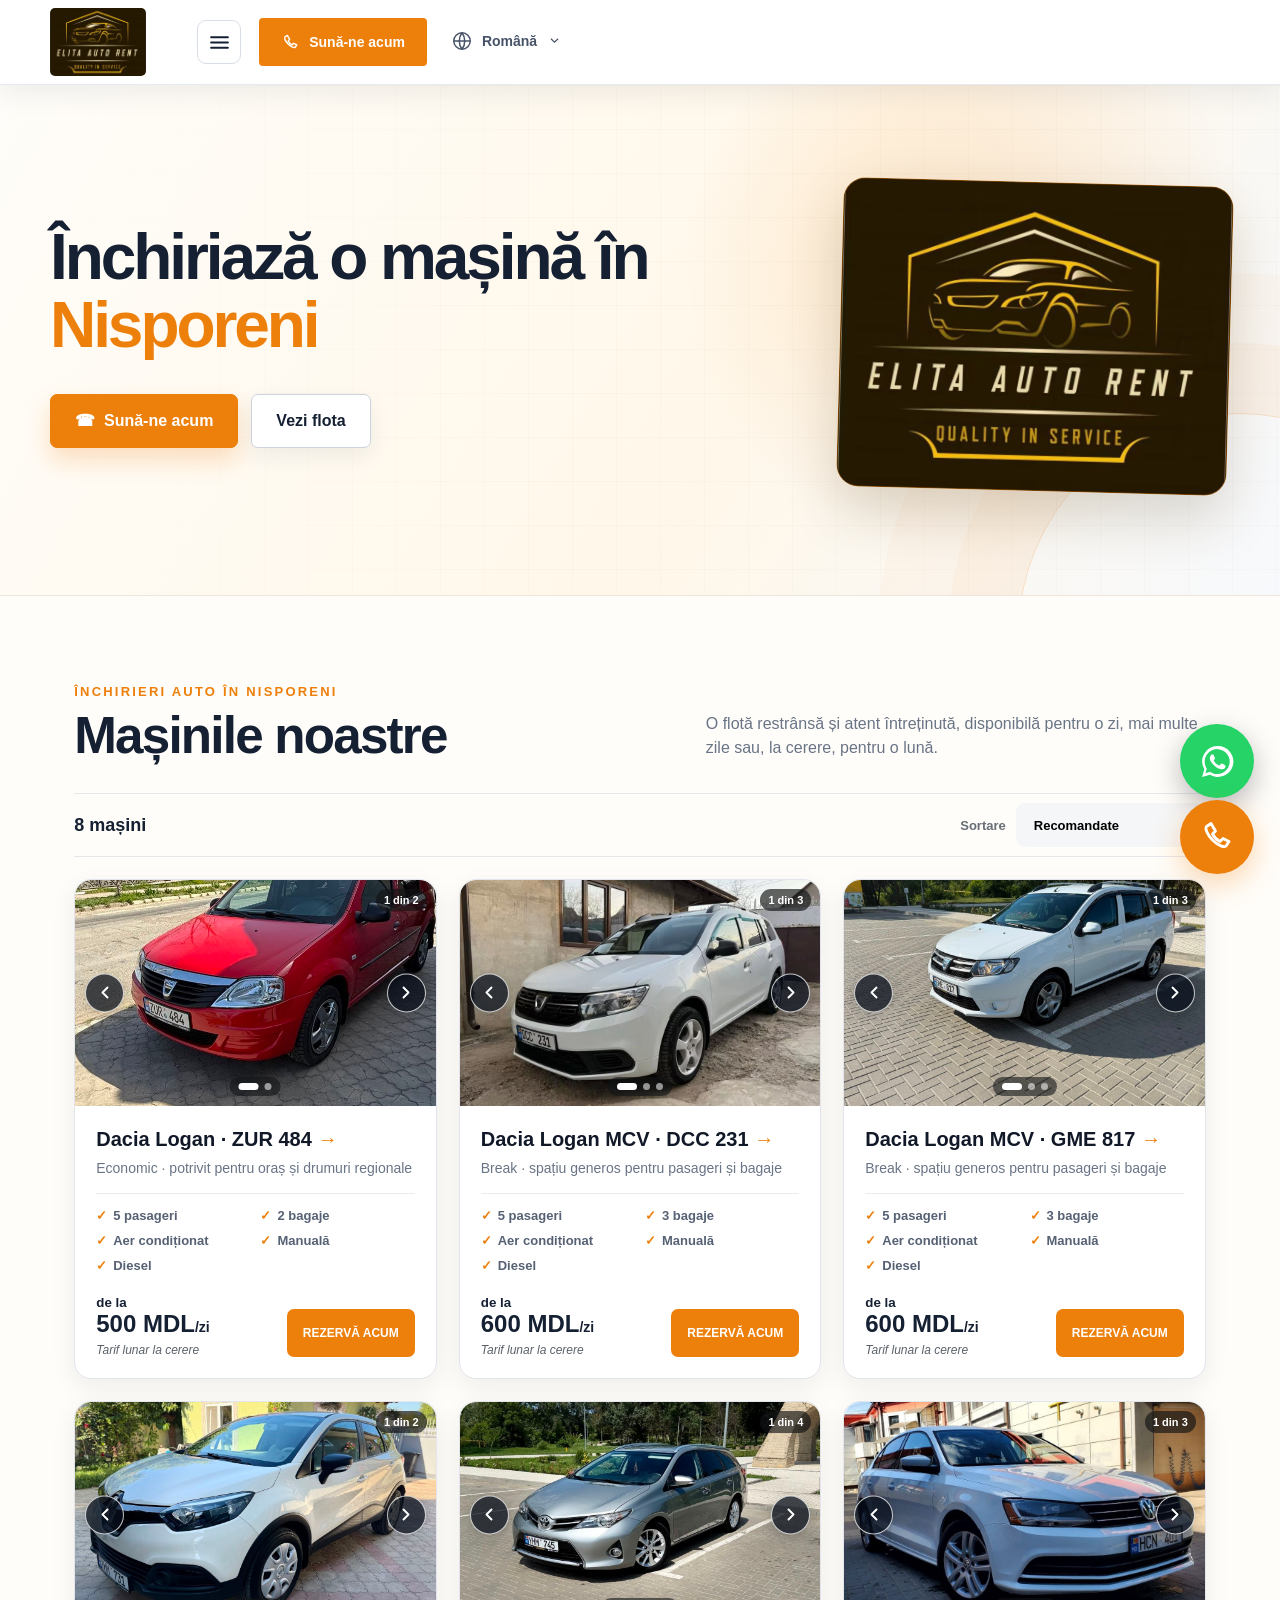
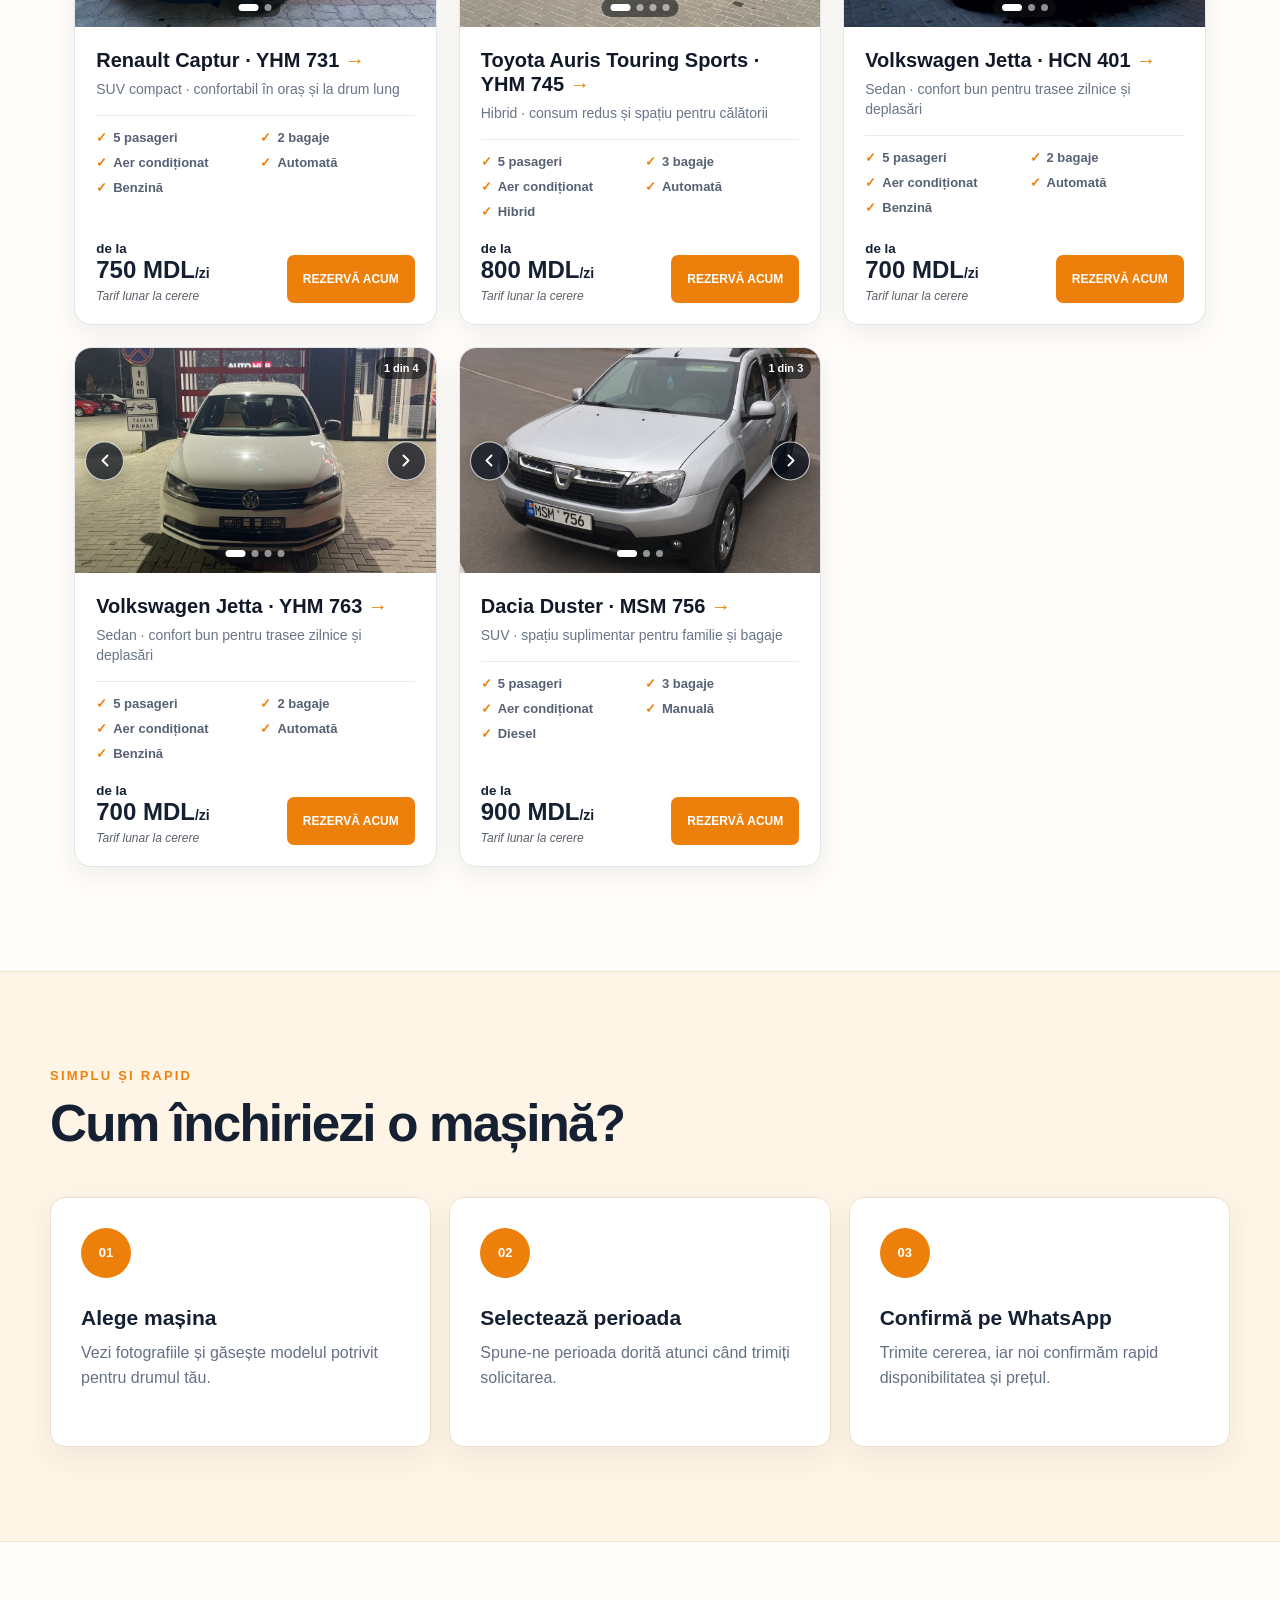
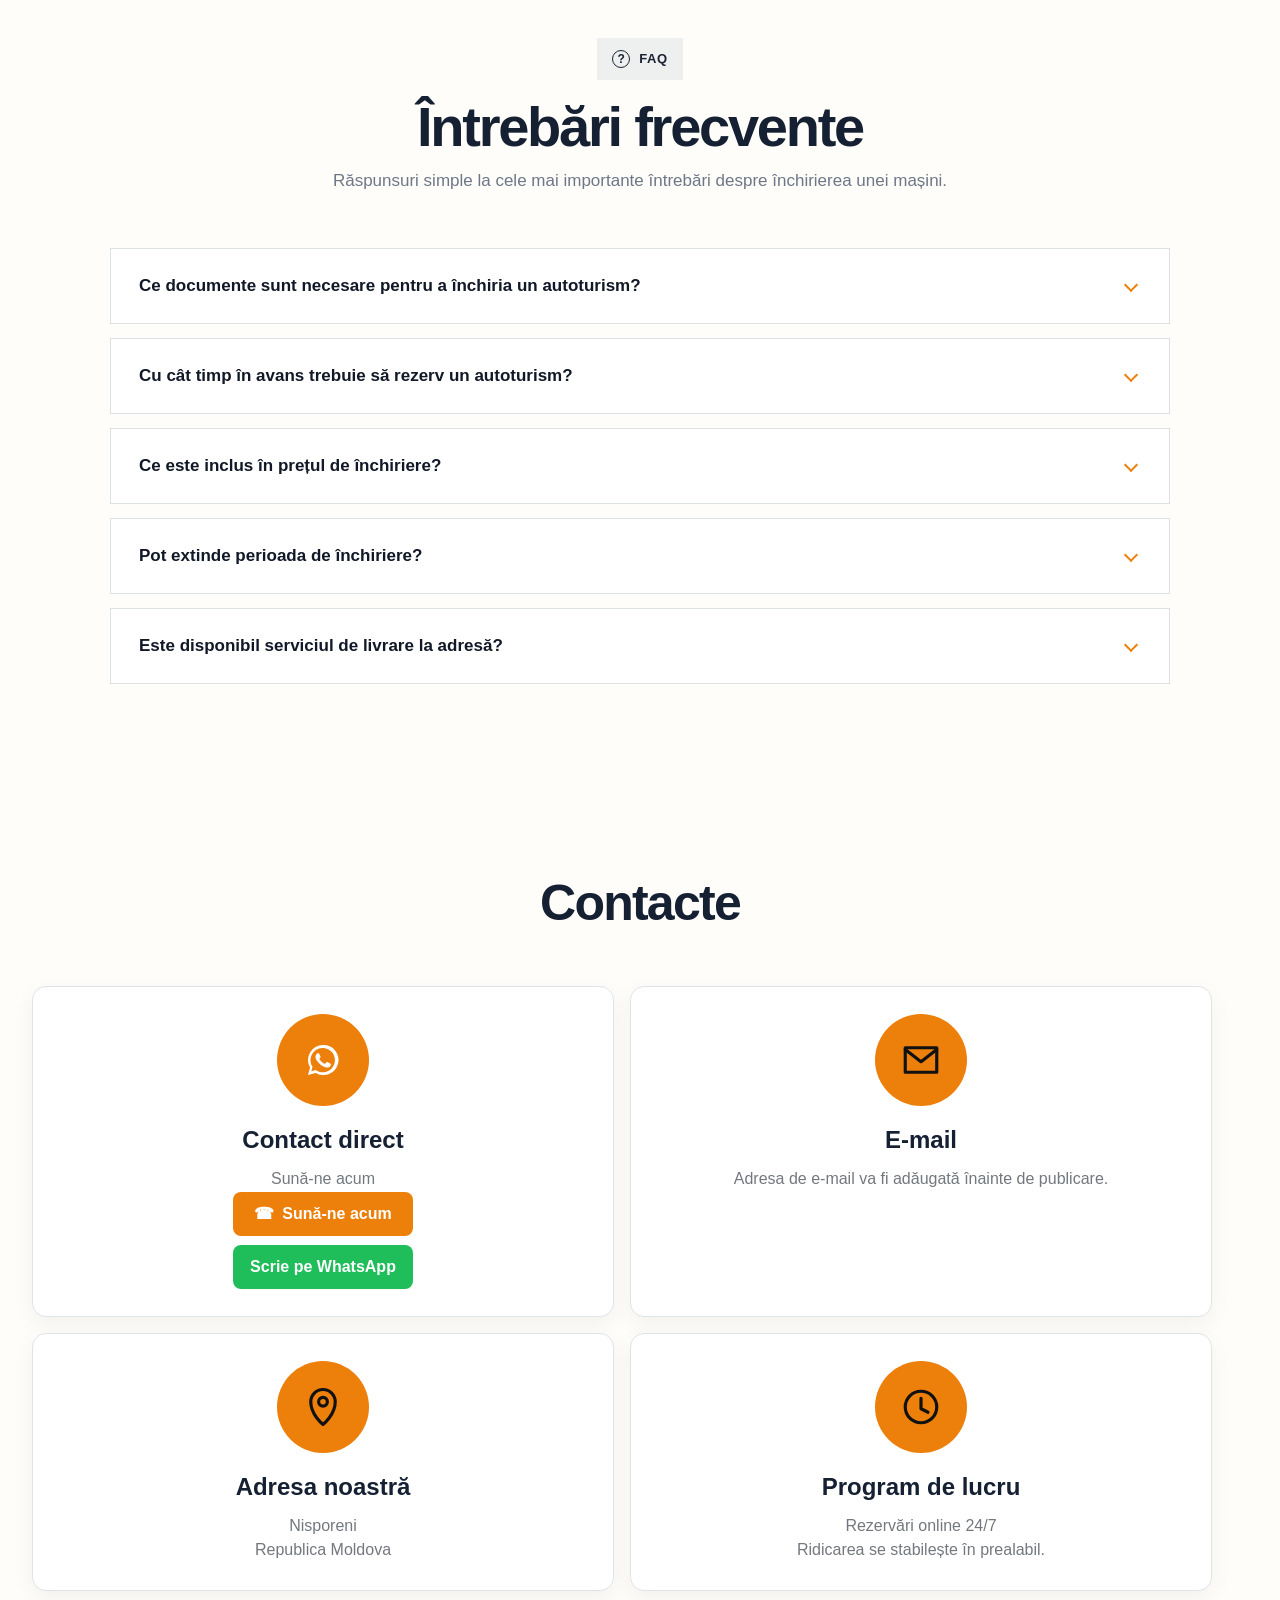
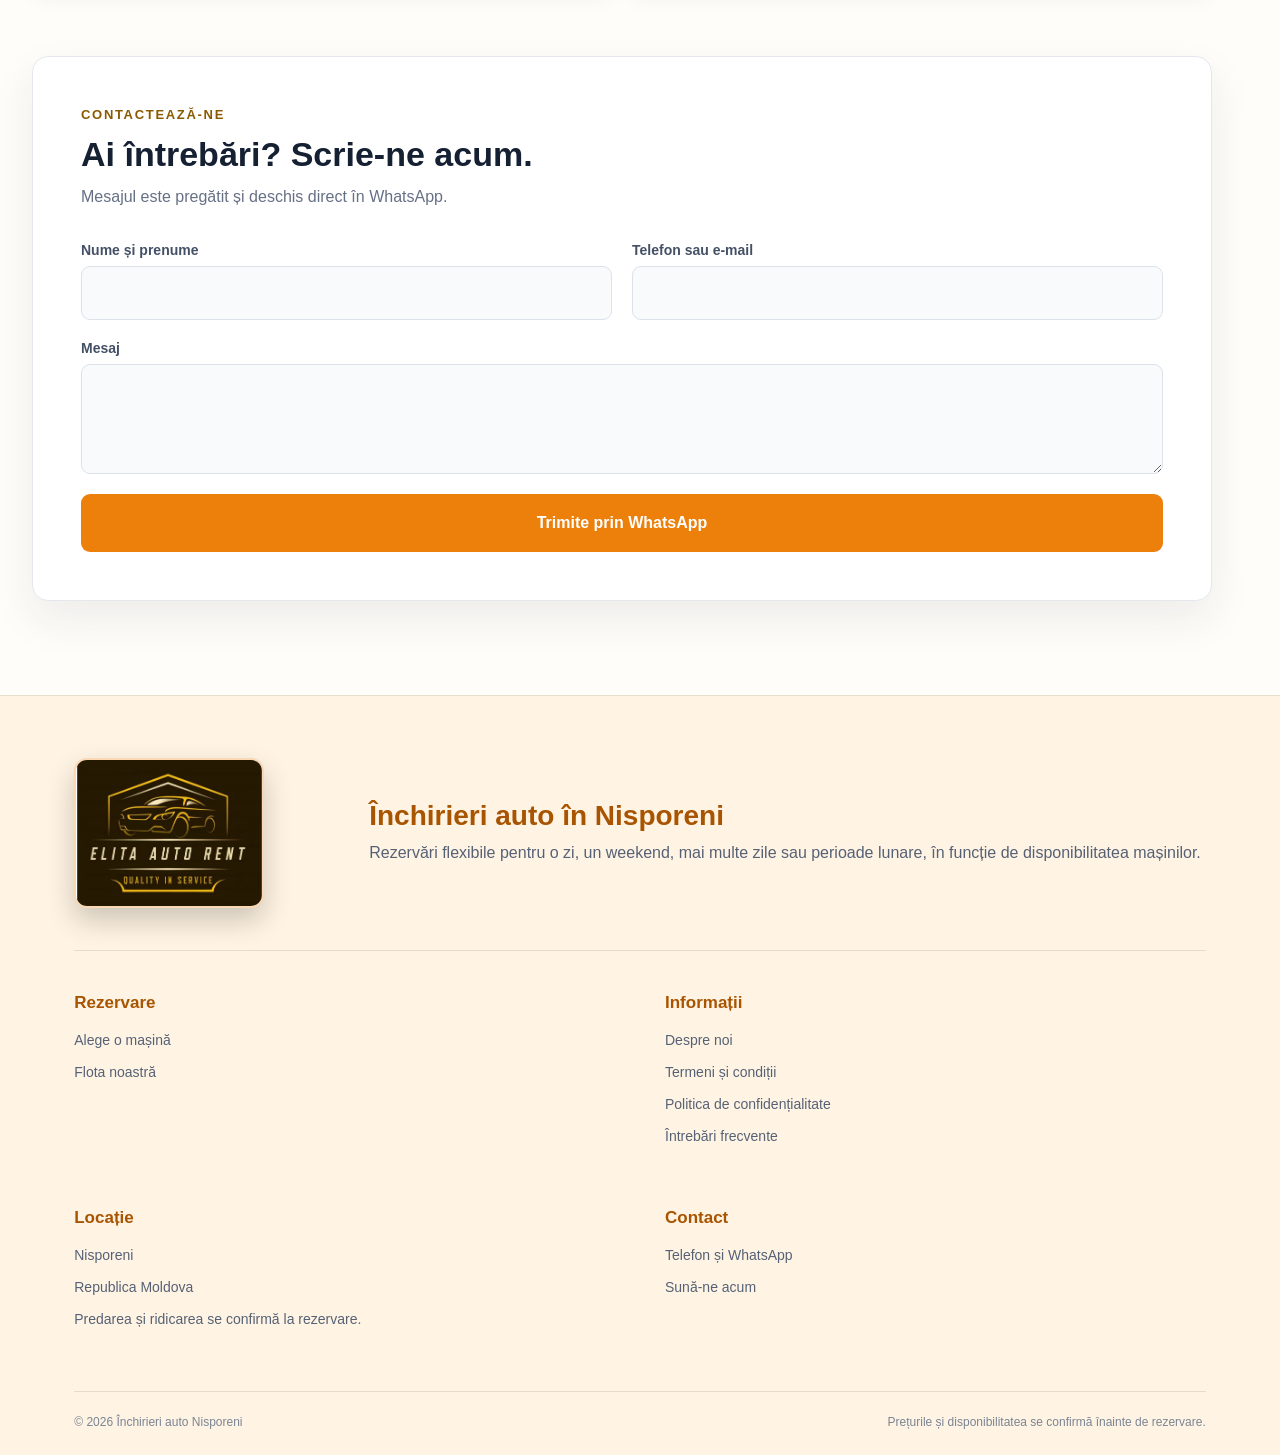
==== commit c8f8df6a: "Add light theme, direct calls, and full translations" ====
--- a/index.html
+++ b/index.html
@@ -4,7 +4,7 @@
   <meta charset="utf-8">
   <meta name="viewport" content="width=device-width, initial-scale=1">
   <meta name="description" content="Elita Auto Rent — închirieri auto simple și rapide în Nisporeni, Republica Moldova.">
-  <meta name="theme-color" content="#0b1220">
+  <meta name="theme-color" content="#fffaf2">
   <title>Elita Auto Rent | Închirieri auto Nisporeni</title>
   <link rel="stylesheet" href="styles.css">
 </head>
@@ -22,7 +22,10 @@
       <button id="mobile-nav-toggle" class="mobile-nav-toggle" type="button" aria-label="Deschide meniul" aria-expanded="false" aria-controls="mobile-nav-panel">
         <svg aria-hidden="true" viewBox="0 0 24 24"><path d="M4 7h16M4 12h16M4 17h16"/></svg>
       </button>
-      <a class="account-link" href="#fleet">Alege mașina</a>
+      <a class="account-link header-phone-link" href="#contact" data-call-link aria-label="Sună-ne acum">
+        <svg aria-hidden="true" viewBox="0 0 24 24"><path d="M8 3 5 5c-1 1 0 5 4 9s8 5 9 4l2-3-4-2-2 2c-2-1-4-3-5-5l2-2-3-5Z"/></svg>
+        <span data-phone-display>Sună-ne acum</span>
+      </a>
       <button id="open-login" class="header-icon-link" type="button" aria-label="Autentificare în cont">
         <svg aria-hidden="true" viewBox="0 0 24 24"><path d="M20 21v-2a5 5 0 0 0-5-5H9a5 5 0 0 0-5 5v2M12 10a4 4 0 1 0 0-8 4 4 0 0 0 0 8Z"/></svg>
       </button>
@@ -104,18 +107,11 @@
     <section class="hero-section" aria-labelledby="hero-title">
       <div class="hero-shell">
         <div class="hero-copy">
-          <span class="hero-eyebrow">Elita Auto Rent · Nisporeni</span>
-          <h1 id="hero-title">Închiriază simplu.<br>Condu fără griji.</h1>
-          <p>Mașini curate, prețuri clare și rezervare rapidă direct prin WhatsApp.</p>
+          <h1 id="hero-title"><span data-hero-prefix>Închiriază o mașină în</span> <strong data-hero-city>Nisporeni</strong></h1>
           <div class="hero-actions">
-            <a class="hero-primary" href="#fleet">Vezi mașinile</a>
-            <a class="hero-secondary" href="#fleet">Alege mașina</a>
-          </div>
-          <ul class="hero-benefits" aria-label="Avantaje">
-            <li><strong>8</strong><span>mașini disponibile</span></li>
-            <li><strong>24/7</strong><span>rezervări online</span></li>
-            <li><strong>500</strong><span>MDL/zi de la</span></li>
-          </ul>
+            <a class="hero-primary" href="#contact" data-call-link><span aria-hidden="true">☎</span> <span data-call-label>Sună-ne acum</span></a>
+            <a class="hero-secondary" href="#fleet" data-fleet-label>Vezi flota</a>
+          </div>
         </div>
         <div class="hero-logo-card">
           <span class="hero-logo-glow" aria-hidden="true"></span>
@@ -302,7 +298,7 @@
         <h2 id="steps-title">Cum închiriezi o mașină?</h2>
         <div class="steps-grid">
           <article><span>01</span><h3>Alege mașina</h3><p>Vezi fotografiile și găsește modelul potrivit pentru drumul tău.</p></article>
-          <article><span>02</span><h3>Selectează perioada</h3><p>Completează data ridicării și data returnării în formularul de rezervare.</p></article>
+          <article><span>02</span><h3>Selectează perioada</h3><p>Spune-ne perioada dorită atunci când trimiți solicitarea.</p></article>
           <article><span>03</span><h3>Confirmă pe WhatsApp</h3><p>Trimite cererea, iar noi confirmăm rapid disponibilitatea și prețul.</p></article>
         </div>
       </div>
@@ -331,9 +327,12 @@
           <div class="contact-icon contact-whatsapp-icon">
             <svg aria-hidden="true" viewBox="0 0 32 32"><path d="M16.05 4.5A11.42 11.42 0 0 0 6.2 21.7L4.5 27.5l5.95-1.62A11.5 11.5 0 1 0 16.05 4.5Zm0 20.87c-1.8 0-3.56-.5-5.08-1.45l-.36-.22-3.53.96.95-3.43-.24-.37a9.3 9.3 0 1 1 8.26 4.51Zm5.1-6.96c-.28-.14-1.65-.81-1.9-.9-.26-.1-.45-.14-.64.14-.19.28-.73.9-.9 1.09-.16.19-.33.21-.61.07-.28-.14-1.18-.43-2.25-1.39a8.43 8.43 0 0 1-1.56-1.94c-.16-.28-.02-.43.12-.57.13-.13.28-.33.42-.5.14-.16.19-.28.28-.47.09-.19.05-.35-.02-.5-.07-.14-.64-1.54-.87-2.1-.23-.56-.47-.48-.64-.49h-.54c-.19 0-.5.07-.76.35-.26.28-1 1-1 2.43 0 1.43 1.04 2.81 1.18 3 .14.19 2.04 3.12 4.95 4.38.69.3 1.23.48 1.65.61.69.22 1.32.19 1.82.12.56-.08 1.65-.68 1.88-1.33.23-.65.23-1.21.16-1.33-.07-.12-.26-.19-.54-.33Z"/></svg>
           </div>
-          <h3>Telefon și WhatsApp</h3>
-          <p>Numărul de contact va fi configurat înainte de publicare.</p>
-          <button class="contact-whatsapp-button" type="button">Scrie pe WhatsApp</button>
+          <h3>Contact direct</h3>
+          <p data-phone-display>Sună-ne acum</p>
+          <div class="contact-direct-actions">
+            <a class="contact-call-button" href="#contact" data-call-link><span aria-hidden="true">☎</span> <span data-call-label>Sună-ne acum</span></a>
+            <button class="contact-whatsapp-button" type="button">Scrie pe WhatsApp</button>
+          </div>
         </article>
         <article class="contact-card">
           <div class="contact-icon"><svg aria-hidden="true" viewBox="0 0 24 24"><path d="M3 5h18v14H3Z"/><path d="m3 6 9 7 9-7"/></svg></div>
@@ -381,7 +380,7 @@
         <div><h3>Rezervare</h3><a href="index.html#fleet">Alege o mașină</a><a href="index.html#fleet">Flota noastră</a></div>
         <div><h3>Informații</h3><a href="about.html">Despre noi</a><a href="terms.html">Termeni și condiții</a><a href="#">Politica de confidențialitate</a><a href="#faq">Întrebări frecvente</a></div>
         <div><h3>Locație</h3><a href="https://www.google.com/maps/search/?api=1&amp;query=Nisporeni%2C%20Republica%20Moldova" target="_blank" rel="noopener noreferrer">Nisporeni</a><a href="https://www.google.com/maps/search/?api=1&amp;query=Nisporeni%2C%20Republica%20Moldova" target="_blank" rel="noopener noreferrer">Republica Moldova</a><p>Predarea și ridicarea se confirmă la rezervare.</p></div>
-        <div><h3>Contact</h3><p>Rezervările sunt pregătite direct în WhatsApp.</p><a href="#fleet">Alege mașina</a></div>
+        <div><h3>Contact</h3><p>Telefon și WhatsApp</p><a href="#contact" data-call-link data-phone-display>Sună-ne acum</a></div>
       </div>
       <div class="footer-bottom"><span>© 2026 Închirieri auto Nisporeni</span><span>Prețurile și disponibilitatea se confirmă înainte de rezervare.</span></div>
     </div>
@@ -508,6 +507,10 @@
       <path d="M16.05 4.5A11.42 11.42 0 0 0 6.2 21.7L4.5 27.5l5.95-1.62A11.5 11.5 0 1 0 16.05 4.5Zm0 20.87c-1.8 0-3.56-.5-5.08-1.45l-.36-.22-3.53.96.95-3.43-.24-.37a9.3 9.3 0 1 1 8.26 4.51Zm5.1-6.96c-.28-.14-1.65-.81-1.9-.9-.26-.1-.45-.14-.64.14-.19.28-.73.9-.9 1.09-.16.19-.33.21-.61.07-.28-.14-1.18-.43-2.25-1.39a8.43 8.43 0 0 1-1.56-1.94c-.16-.28-.02-.43.12-.57.13-.13.28-.33.42-.5.14-.16.19-.28.28-.47.09-.19.05-.35-.02-.5-.07-.14-.64-1.54-.87-2.1-.23-.56-.47-.48-.64-.49h-.54c-.19 0-.5.07-.76.35-.26.28-1 1-1 2.43 0 1.43 1.04 2.81 1.18 3 .14.19 2.04 3.12 4.95 4.38.69.3 1.23.48 1.65.61.69.22 1.32.19 1.82.12.56-.08 1.65-.68 1.88-1.33.23-.65.23-1.21.16-1.33-.07-.12-.26-.19-.54-.33Z"/>
     </svg>
   </button>
+
+  <a id="floating-phone" class="floating-safety floating-phone" href="#contact" data-call-link aria-label="Sună-ne acum">
+    <svg aria-hidden="true" viewBox="0 0 24 24"><path d="M8 3 5 5c-1 1 0 5 4 9s8 5 9 4l2-3-4-2-2 2c-2-1-4-3-5-5l2-2-3-5Z"/></svg>
+  </a>
 
   <button id="scroll-to-top" class="scroll-to-top" type="button" aria-label="Înapoi la începutul paginii">
     <svg aria-hidden="true" viewBox="0 0 64 64">
@@ -564,6 +567,7 @@
     </section>
   </div>
 
+  <script src="site-config.js"></script>
   <script src="fleet-data.js"></script>
   <script src="app.js"></script>
 </body>
--- a/styles.css
+++ b/styles.css
@@ -918,6 +918,108 @@
   *, *::before, *::after { scroll-behavior: auto !important; transition: none !important; }
 }
 
+/* Temă luminoasă Elita Auto Rent */
+:root {
+  --brand: #ed8a16;
+  --brand-hover: #d87306;
+  --ink: #152033;
+  --muted: #667085;
+  --border: #e3e7ec;
+  font-family: "Manrope", "Segoe UI", Arial, sans-serif;
+  background: #fffaf3;
+}
+
+body { color: var(--ink); background: #fffdf9; }
+
+.site-header {
+  color: var(--ink);
+  background: rgb(255 255 255 / 96%);
+  border-bottom: 1px solid #eceff2;
+  box-shadow: 0 8px 28px rgb(30 41 59 / 8%);
+}
+.desktop-nav a, .language-button { color: #465267; }
+.desktop-nav a:hover, .language-button:hover { color: var(--ink); }
+.mobile-nav-toggle { color: var(--ink); border-color: #d8dee6; background: #fff; }
+.header-phone-link { gap: 9px; white-space: nowrap; }
+.header-phone-link svg { width: 19px; height: 19px; fill: none; stroke: currentColor; stroke-width: 1.8; stroke-linecap: round; stroke-linejoin: round; }
+
+.hero-section {
+  color: var(--ink);
+  background:
+    radial-gradient(circle at 78% 36%, rgb(237 138 22 / 17%), transparent 27%),
+    linear-gradient(120deg, #fffdf8 0%, #fff7e9 56%, #f7f9fc 100%);
+  border-bottom: 1px solid #efe8dc;
+}
+.hero-section::before {
+  opacity: .48;
+  background-image: linear-gradient(rgb(151 117 63 / 7%) 1px, transparent 1px), linear-gradient(90deg, rgb(151 117 63 / 7%) 1px, transparent 1px);
+  mask-image: linear-gradient(to right, transparent, #000 42%, #000);
+}
+.hero-section::after { border-color: rgb(237 138 22 / 24%); box-shadow: 0 0 0 70px rgb(237 138 22 / 4%), 0 0 0 140px rgb(237 138 22 / 3%); }
+.hero-shell { min-height: 510px; padding-top: 70px; padding-bottom: 78px; }
+.hero-copy { max-width: 650px; }
+.hero-copy h1 { margin: 0; max-width: 650px; font-size: clamp(44px, 5.1vw, 66px); line-height: 1.06; letter-spacing: -.048em; }
+.hero-copy h1 > span { font-weight: 850; }
+.hero-copy h1 > strong { display: block; color: var(--brand); font-weight: 900; }
+.hero-actions { margin-top: 34px; }
+.hero-actions a { border-color: #ccd3dd; border-radius: 7px; color: var(--ink); background: #fff; box-shadow: 0 8px 22px rgb(30 41 59 / 6%); }
+.hero-actions .hero-primary { gap: 9px; color: #fff; box-shadow: 0 12px 24px rgb(237 138 22 / 22%); }
+.hero-secondary:hover { border-color: var(--brand); color: var(--brand-hover); background: #fff; }
+.hero-logo-card { border-color: rgb(237 138 22 / 42%); box-shadow: 0 24px 55px rgb(69 50 18 / 18%); }
+
+.rental-fleet-section, .faq-section, .contact-section, .contact-hero { background: #fffdf9; }
+.rental-car-visual { cursor: pointer; }
+.rental-car-photo { cursor: pointer; }
+
+.steps-section { color: var(--ink); background: #fff6e9; border-block: 1px solid #f0e5d5; }
+.steps-grid article { border-color: #eadfce; background: #fff; box-shadow: 0 10px 28px rgb(61 46 24 / 6%); }
+.steps-grid p { color: #667085; }
+
+.contact-card { background: #fff; }
+.contact-direct-actions { margin-top: auto; display: grid; gap: 9px; }
+.contact-call-button, .contact-whatsapp-button { min-height: 44px; padding: 0 17px; display: inline-flex; align-items: center; justify-content: center; gap: 8px; border: 0; border-radius: 8px; color: #fff; font-weight: 800; text-decoration: none; }
+.contact-call-button { background: var(--brand); }
+.contact-call-button:hover { background: var(--brand-hover); }
+.contact-whatsapp-button { margin-top: 0; background: #20bd5b; }
+.contact-form-panel { border: 1px solid #e4e8ee; background: #fff; box-shadow: 0 18px 44px rgb(30 41 59 / 8%); }
+.contact-form-heading h2 { color: var(--ink); }
+.contact-form-heading p { color: #667085; }
+.contact-form-fields label { color: #445066; }
+.contact-form-fields input, .contact-form-fields textarea { border-color: #dce2e9; color: var(--ink); background: #f8fafc; }
+
+.site-footer { color: var(--ink); background: #fff5e6; border-top: 1px solid #eadfce; }
+.footer-intro { border-bottom-color: #e7dccb; }
+.footer-intro h2, .footer-columns h3 { color: #a85400; }
+.footer-intro p, .footer-columns a, .footer-columns p { color: #566176; }
+.footer-columns a:hover { color: var(--brand-hover); }
+.footer-bottom { border-top-color: #e7dccb; color: #7a8494; }
+
+.info-page { color: var(--ink); background: #fffdf9; }
+.info-hero { color: var(--ink); background: linear-gradient(125deg, #fff7e9 0%, #fffdf9 100%); border-bottom: 1px solid #efe3d1; }
+.info-hero p { color: #667085; }
+
+.floating-safety { text-decoration: none; }
+.floating-whatsapp { left: auto; right: 26px; bottom: 102px; }
+.floating-phone { left: auto; right: 26px; bottom: 26px; color: #fff; background: var(--brand); box-shadow: 0 10px 28px rgb(237 138 22 / 30%); }
+.floating-phone:hover { background: var(--brand-hover); transform: translateY(-2px); }
+.floating-phone svg { fill: none; stroke: #fff; stroke-width: 1.9; }
+.scroll-to-top { left: 26px; right: auto; }
+.is-phone-pending { cursor: pointer; }
+
+@media (max-width: 820px) {
+  .hero-shell { padding-top: 54px; padding-bottom: 62px; }
+  .hero-copy h1 { max-width: 560px; }
+}
+
+@media (max-width: 650px) {
+  .hero-shell { padding-top: 44px; padding-bottom: 52px; }
+  .hero-copy h1 { font-size: clamp(38px, 11.7vw, 50px); line-height: 1.08; }
+  .hero-logo-card { width: min(100%, 330px); }
+  .floating-whatsapp { right: 12px; bottom: 76px; }
+  .floating-phone { right: 12px; bottom: 12px; }
+  .scroll-to-top { left: 12px; right: auto; }
+}
+
 /* Elita Auto Rent — direcție vizuală simplă, inspirată de structura W.Rent */
 :root {
   --brand: #d9831f;
@@ -1100,7 +1202,7 @@
   background: #fff;
   box-shadow: 0 24px 60px rgb(10 20 36 / 14%);
 }
-.booking-shell::before { content: "Rezervă mașina"; display: block; margin: 0 0 15px; color: #111827; font-size: 17px; font-weight: 850; }
+.booking-shell::before { content: none; display: none; }
 .different-location-row { display: none; }
 .booking-form { grid-template-columns: minmax(300px, 1.5fr) minmax(205px, 1fr) minmax(205px, 1fr) minmax(175px, .8fr); gap: 12px; }
 .field-card { height: 82px; padding: 13px 15px 9px; border-color: #e0e4e9; box-shadow: none; }
@@ -1287,3 +1389,115 @@
   .contact-card { min-height: 0; }
   .contact-form-panel { padding: 25px 20px; }
 }
+
+/* Tema finală luminoasă — suprascrie complet varianta întunecată. */
+:root {
+  --brand: #ed7f0b;
+  --brand-hover: #d86d00;
+  --accent: #ed7f0b;
+  --brand-dark: #152033;
+  --brand-cream: #fff4e4;
+  --accent-soft: #fff2df;
+  --ink: #152033;
+  --muted: #667085;
+  --border: #e3e7ec;
+  background: #fffdf9;
+}
+
+html, body { background: #fffdf9; }
+body { color: var(--ink); }
+
+.site-header {
+  color: var(--ink);
+  background: rgb(255 255 255 / 97%);
+  border-bottom-color: #e7ebef;
+  box-shadow: 0 8px 28px rgb(30 41 59 / 8%);
+}
+.brand-placeholder { background: #fff7e9; }
+.desktop-nav a, .language-button { color: #465267; }
+.desktop-nav a:hover, .language-button:hover { color: var(--brand-hover); }
+.mobile-nav-toggle { color: var(--ink); border-color: #d8dee6; background: #fff; }
+.account-link, .header-phone-link { color: #fff; background: var(--brand); }
+.account-link:hover, .header-phone-link:hover { color: #fff; background: var(--brand-hover); }
+.header-phone-link { gap: 9px; white-space: nowrap; }
+.header-phone-link svg { width: 19px; height: 19px; fill: none; stroke: currentColor; stroke-width: 1.8; stroke-linecap: round; stroke-linejoin: round; }
+
+.hero-section {
+  color: var(--ink);
+  background:
+    radial-gradient(circle at 76% 36%, rgb(237 127 11 / 17%), transparent 28%),
+    linear-gradient(120deg, #fffdf9 0%, #fff7e9 58%, #f7f9fc 100%);
+  border-bottom: 1px solid #eee5d8;
+}
+.hero-section::before {
+  opacity: .48;
+  background-image: linear-gradient(rgb(151 117 63 / 7%) 1px, transparent 1px), linear-gradient(90deg, rgb(151 117 63 / 7%) 1px, transparent 1px);
+}
+.hero-section::after { border-color: rgb(237 127 11 / 22%); box-shadow: 0 0 0 70px rgb(237 127 11 / 4%), 0 0 0 140px rgb(237 127 11 / 3%); }
+.hero-shell { min-height: 510px; padding-top: 68px; padding-bottom: 76px; }
+.hero-copy { max-width: 650px; }
+.hero-copy h1 { max-width: 650px; margin: 0; color: var(--ink); font-size: clamp(43px, 5vw, 65px); line-height: 1.06; letter-spacing: -.048em; }
+.hero-copy h1 > span { font-weight: 850; }
+.hero-copy h1 > strong { display: block; color: var(--brand); font-weight: 900; }
+.hero-actions { margin-top: 34px; }
+.hero-actions a { border-color: #ccd3dd; border-radius: 7px; color: var(--ink); background: #fff; box-shadow: 0 8px 22px rgb(30 41 59 / 7%); }
+.hero-actions .hero-primary { gap: 9px; color: #fff; background: var(--brand); box-shadow: 0 12px 24px rgb(237 127 11 / 23%); }
+.hero-actions .hero-primary:hover { color: #fff; background: var(--brand-hover); }
+.hero-secondary:hover { border-color: var(--brand); color: var(--brand-hover); background: #fff; }
+.hero-logo-card { border-color: rgb(237 127 11 / 42%); box-shadow: 0 24px 55px rgb(69 50 18 / 18%); }
+
+.booking-section, .rental-fleet-section, .faq-section, .contact-section, .contact-hero { background: #fffdf9; }
+.booking-section[hidden] { display: none !important; }
+.rental-car-visual, .rental-car-photo { cursor: pointer; }
+
+.steps-section { color: var(--ink); background: #fff5e7; border-block: 1px solid #efe2d0; }
+.steps-shell > h2, .steps-grid h3 { color: var(--ink); }
+.steps-grid article { border-color: #eadfce; background: #fff; box-shadow: 0 10px 28px rgb(61 46 24 / 7%); }
+.steps-grid p { color: #667085; }
+
+.contact-card { color: var(--ink); background: #fff; }
+.contact-direct-actions { margin-top: auto; display: grid; gap: 9px; }
+.contact-call-button, .contact-whatsapp-button { min-height: 44px; padding: 0 17px; display: inline-flex; align-items: center; justify-content: center; gap: 8px; border: 0; border-radius: 8px; color: #fff; font-weight: 800; text-decoration: none; }
+.contact-call-button { background: var(--brand); }
+.contact-call-button:hover { color: #fff; background: var(--brand-hover); }
+.contact-whatsapp-button { margin-top: 0; background: #20bd5b; }
+.contact-whatsapp-button:hover { color: #fff; background: #18a84e; }
+.contact-form-panel { border: 1px solid #e4e8ee; color: var(--ink); background: #fff; box-shadow: 0 18px 44px rgb(30 41 59 / 8%); }
+.contact-form-heading h2 { color: var(--ink); }
+.contact-form-heading p { color: #667085; }
+.contact-form-fields label { color: #445066; }
+.contact-form-fields input, .contact-form-fields textarea { border-color: #dce2e9; color: var(--ink); background: #f8fafc; }
+
+.site-footer { color: var(--ink); background: #fff4e3; border-top: 1px solid #eadfce; }
+.footer-brand { border-color: rgb(237 127 11 / 30%); background: #fff; }
+.footer-intro { border-bottom-color: #e7dccb; }
+.footer-intro h2, .footer-columns h3 { color: #a85400; }
+.footer-intro p, .footer-columns a, .footer-columns p { color: #566176; }
+.footer-columns a:hover { color: var(--brand-hover); }
+.footer-bottom { border-top-color: #e7dccb; color: #7a8494; }
+
+.info-page { color: var(--ink); background: #fffdf9; }
+.info-hero { color: var(--ink); background: linear-gradient(125deg, #fff7e9 0%, #fffdf9 100%); border-bottom: 1px solid #efe3d1; }
+.info-hero p { color: #667085; }
+
+.floating-safety { text-decoration: none; }
+.floating-whatsapp { left: auto; right: 26px; bottom: 102px; }
+.floating-phone { left: auto; right: 26px; bottom: 26px; color: #fff; background: var(--brand); box-shadow: 0 10px 28px rgb(237 127 11 / 30%); }
+.floating-phone:hover { color: #fff; background: var(--brand-hover); transform: translateY(-2px); }
+.floating-phone svg { fill: none; stroke: #fff; stroke-width: 1.9; }
+.scroll-to-top { left: 26px; right: auto; }
+
+@media (max-width: 820px) {
+  .hero-shell { min-height: 0; padding-top: 54px; padding-bottom: 62px; }
+  .hero-copy h1 { max-width: 560px; }
+}
+
+@media (max-width: 650px) {
+  .site-header { background: rgb(255 255 255 / 98%); }
+  .hero-shell { padding-top: 44px; padding-bottom: 52px; }
+  .hero-copy h1 { font-size: clamp(37px, 11.5vw, 49px); line-height: 1.08; }
+  .hero-logo-card { width: min(100%, 330px); }
+  .floating-whatsapp { right: 12px; bottom: 76px; }
+  .floating-phone { right: 12px; bottom: 12px; }
+  .scroll-to-top { left: 12px; right: auto; }
+}
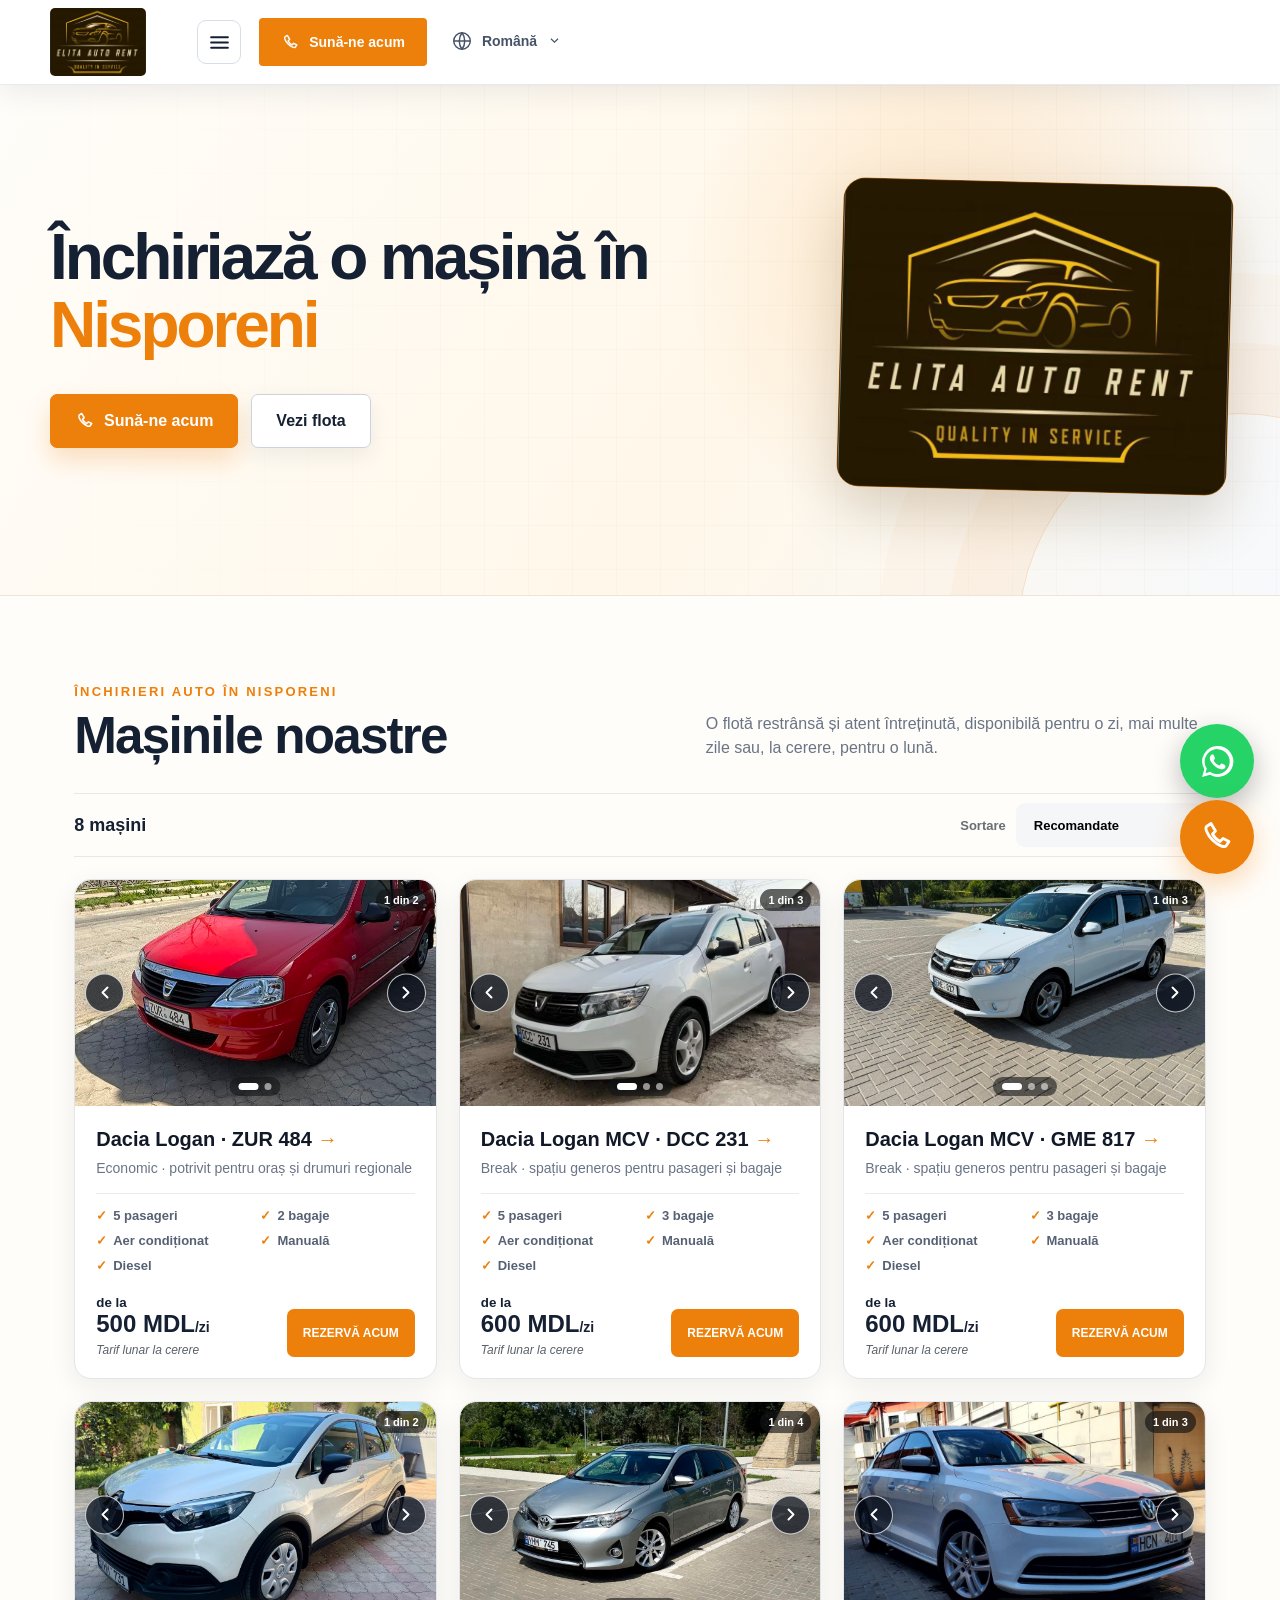
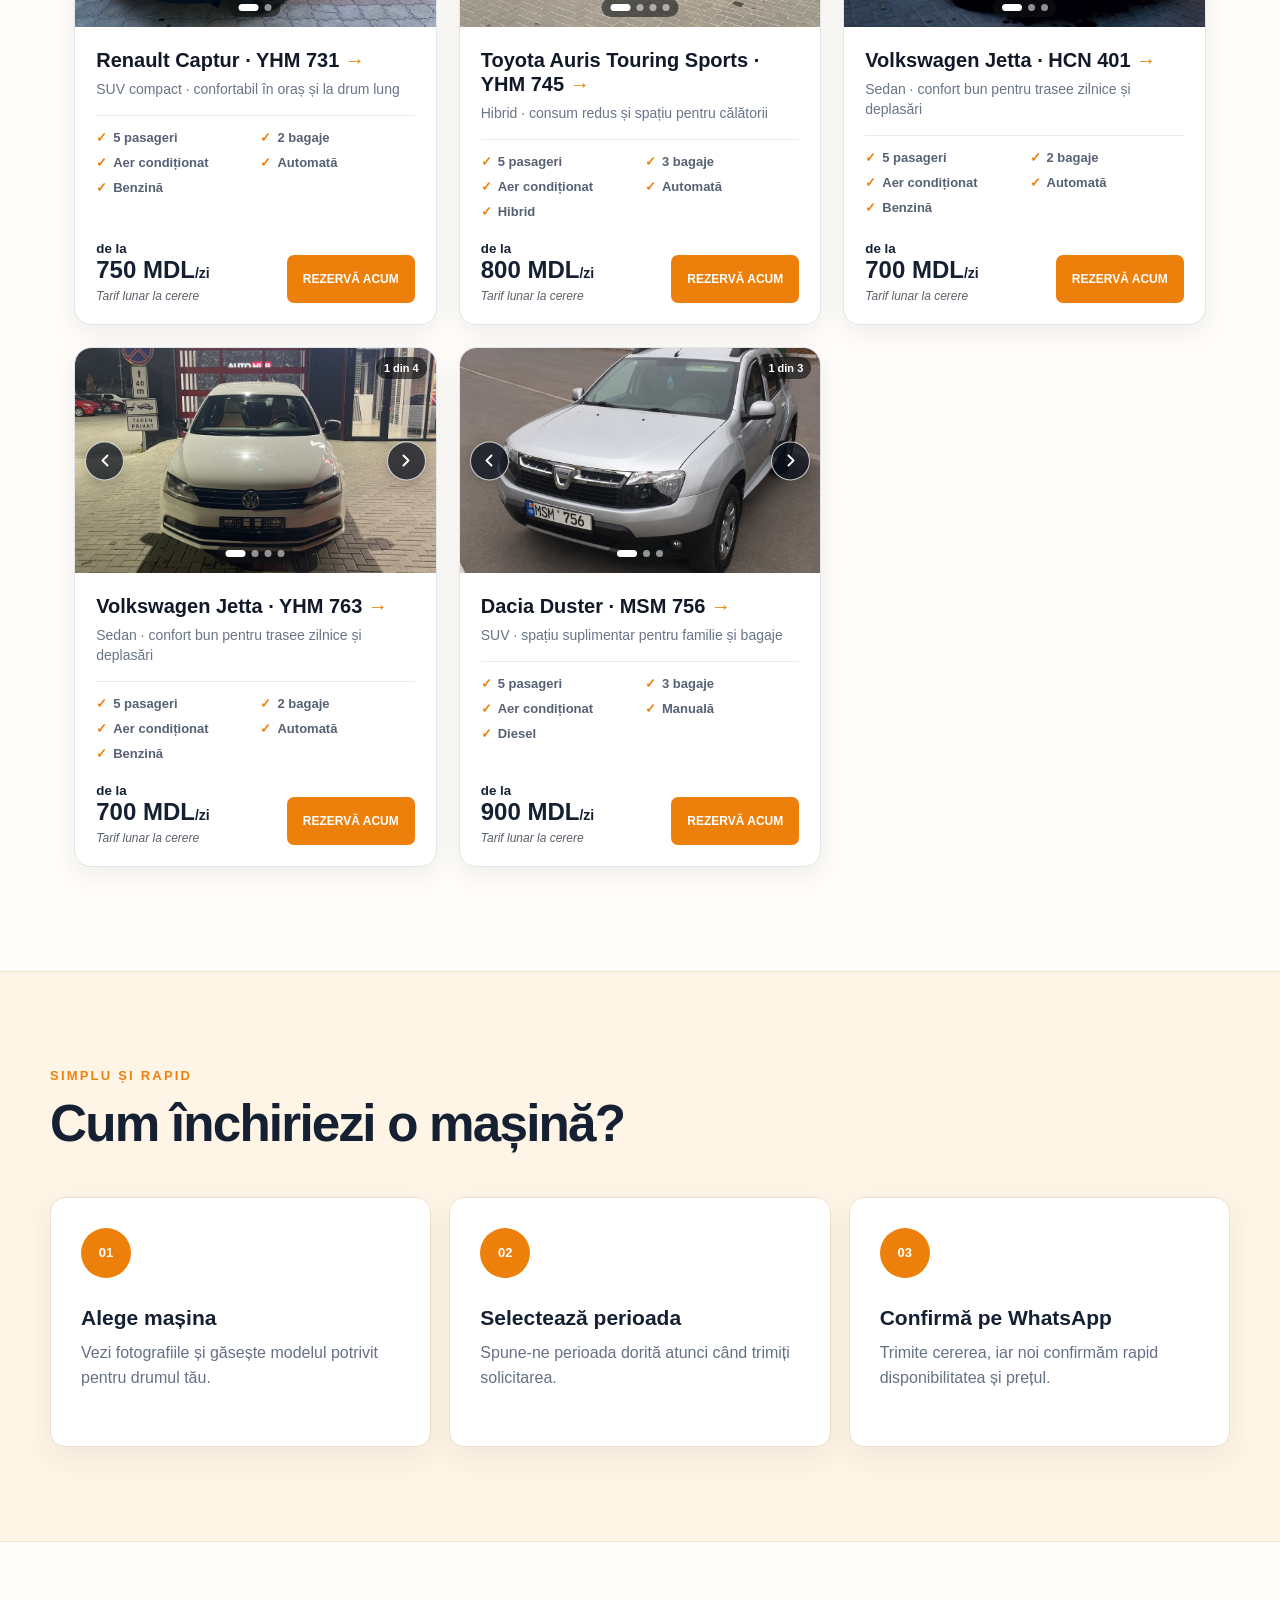
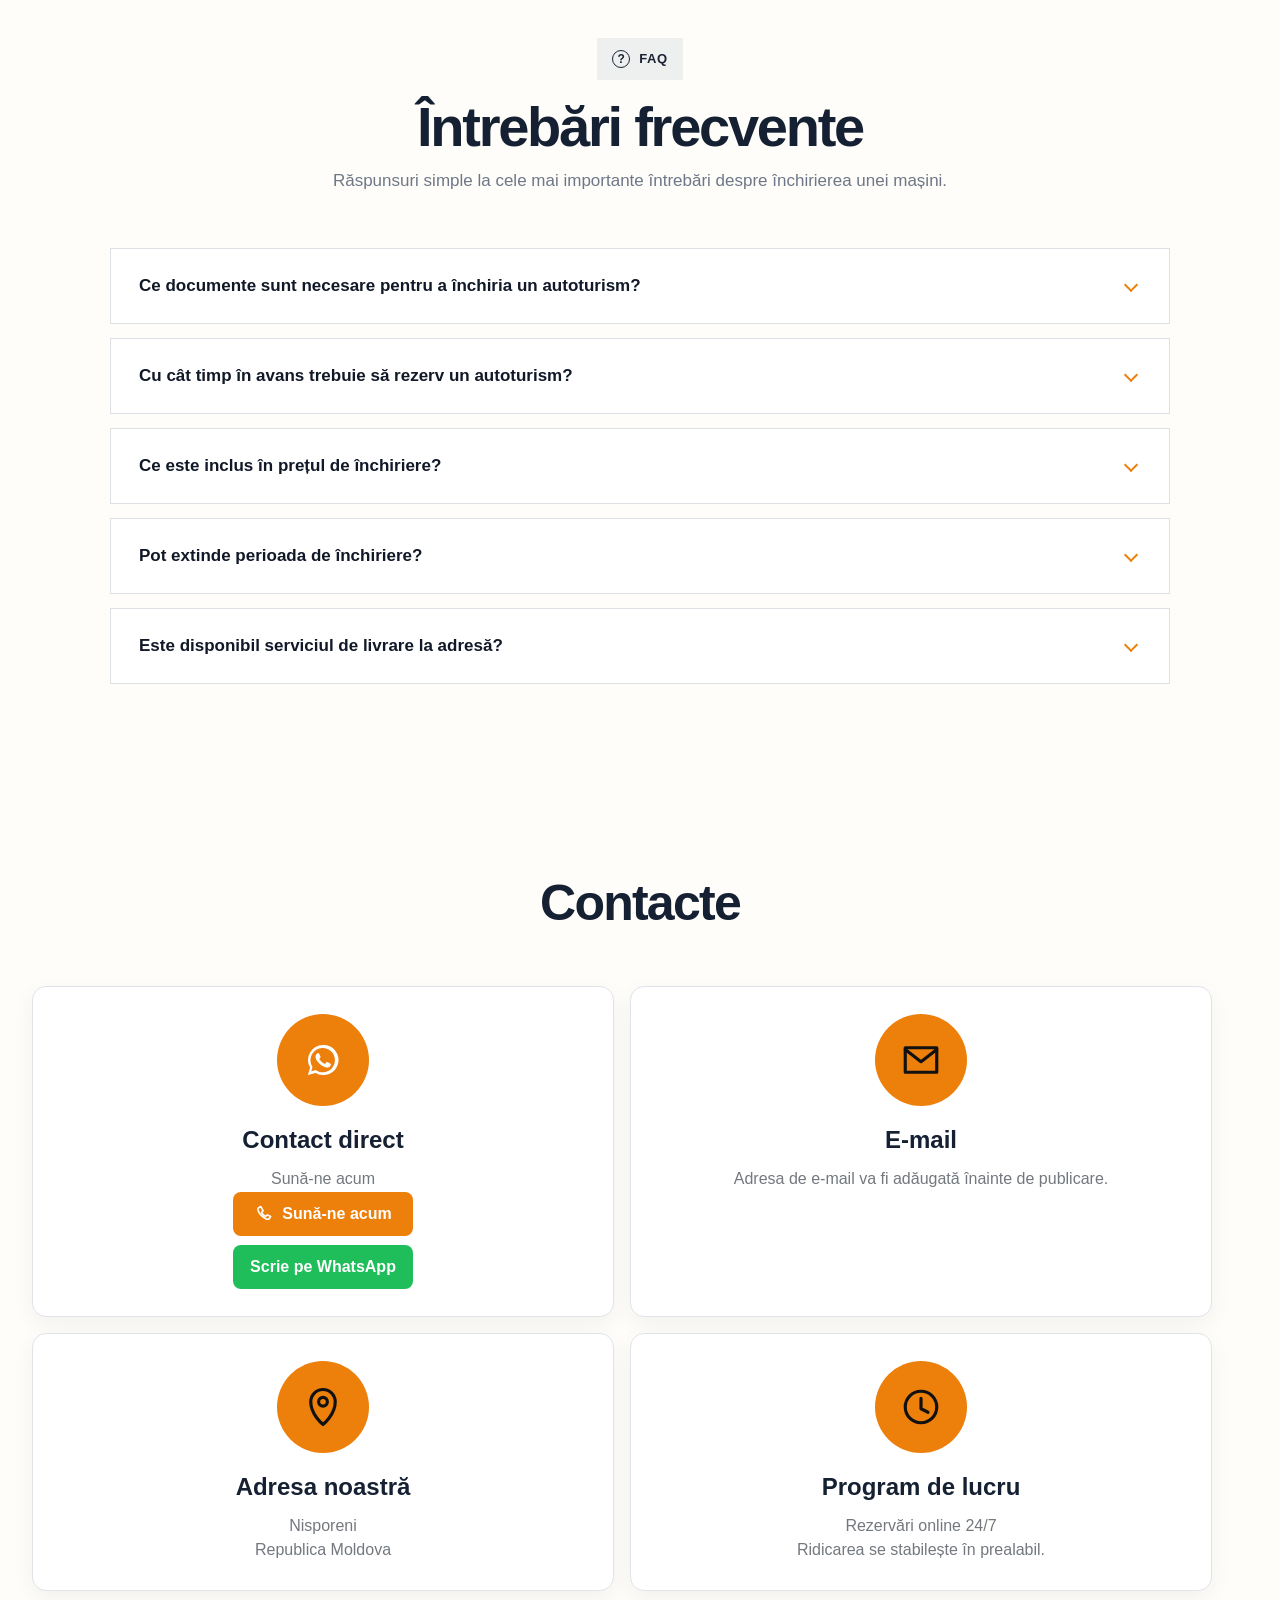
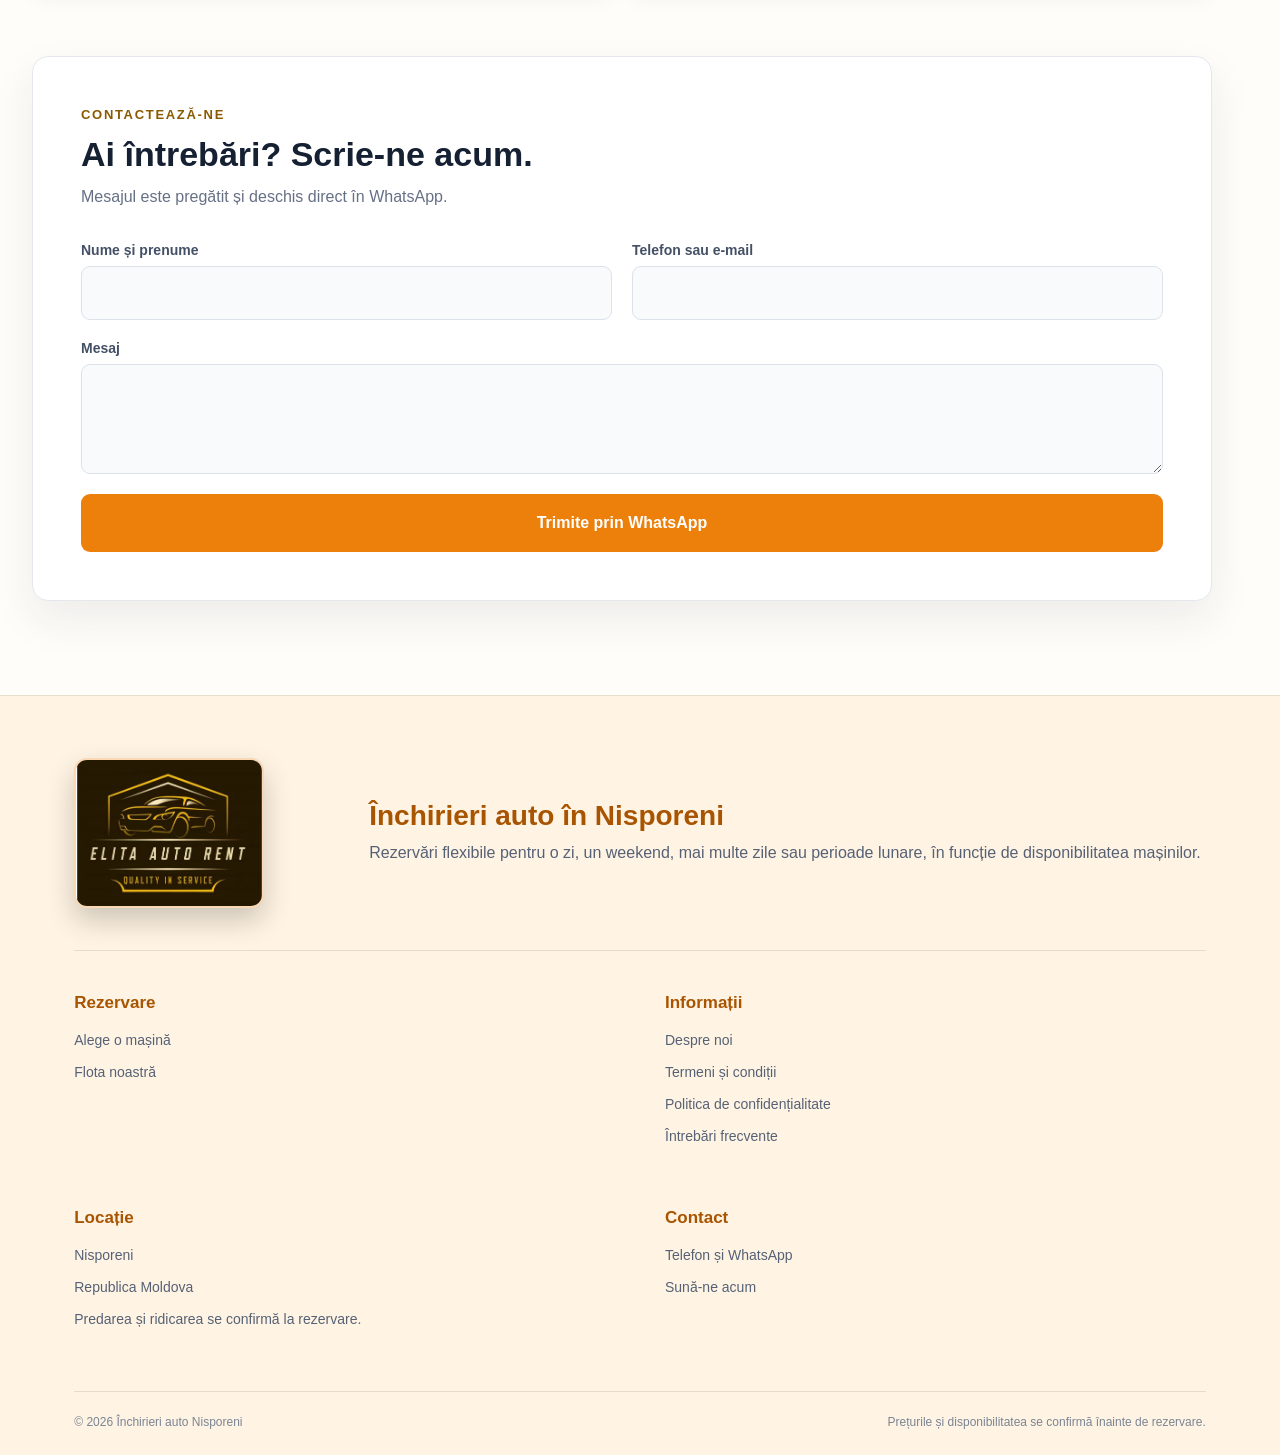
==== commit d5ed5bba: "Replace phone emoji with consistent SVG icon" ====
--- a/index.html
+++ b/index.html
@@ -109,7 +109,7 @@
         <div class="hero-copy">
           <h1 id="hero-title"><span data-hero-prefix>Închiriază o mașină în</span> <strong data-hero-city>Nisporeni</strong></h1>
           <div class="hero-actions">
-            <a class="hero-primary" href="#contact" data-call-link><span aria-hidden="true">☎</span> <span data-call-label>Sună-ne acum</span></a>
+            <a class="hero-primary" href="#contact" data-call-link><svg class="inline-phone-icon" aria-hidden="true" viewBox="0 0 24 24"><path d="M8 3 5 5c-1 1 0 5 4 9s8 5 9 4l2-3-4-2-2 2c-2-1-4-3-5-5l2-2-3-5Z"/></svg> <span data-call-label>Sună-ne acum</span></a>
             <a class="hero-secondary" href="#fleet" data-fleet-label>Vezi flota</a>
           </div>
         </div>
@@ -330,7 +330,7 @@
           <h3>Contact direct</h3>
           <p data-phone-display>Sună-ne acum</p>
           <div class="contact-direct-actions">
-            <a class="contact-call-button" href="#contact" data-call-link><span aria-hidden="true">☎</span> <span data-call-label>Sună-ne acum</span></a>
+            <a class="contact-call-button" href="#contact" data-call-link><svg class="inline-phone-icon" aria-hidden="true" viewBox="0 0 24 24"><path d="M8 3 5 5c-1 1 0 5 4 9s8 5 9 4l2-3-4-2-2 2c-2-1-4-3-5-5l2-2-3-5Z"/></svg> <span data-call-label>Sună-ne acum</span></a>
             <button class="contact-whatsapp-button" type="button">Scrie pe WhatsApp</button>
           </div>
         </article>
--- a/styles.css
+++ b/styles.css
@@ -1407,6 +1407,17 @@
 html, body { background: #fffdf9; }
 body { color: var(--ink); }
 
+.inline-phone-icon {
+  width: 20px;
+  height: 20px;
+  flex: 0 0 auto;
+  fill: none;
+  stroke: currentColor;
+  stroke-width: 1.9;
+  stroke-linecap: round;
+  stroke-linejoin: round;
+}
+
 .site-header {
   color: var(--ink);
   background: rgb(255 255 255 / 97%);
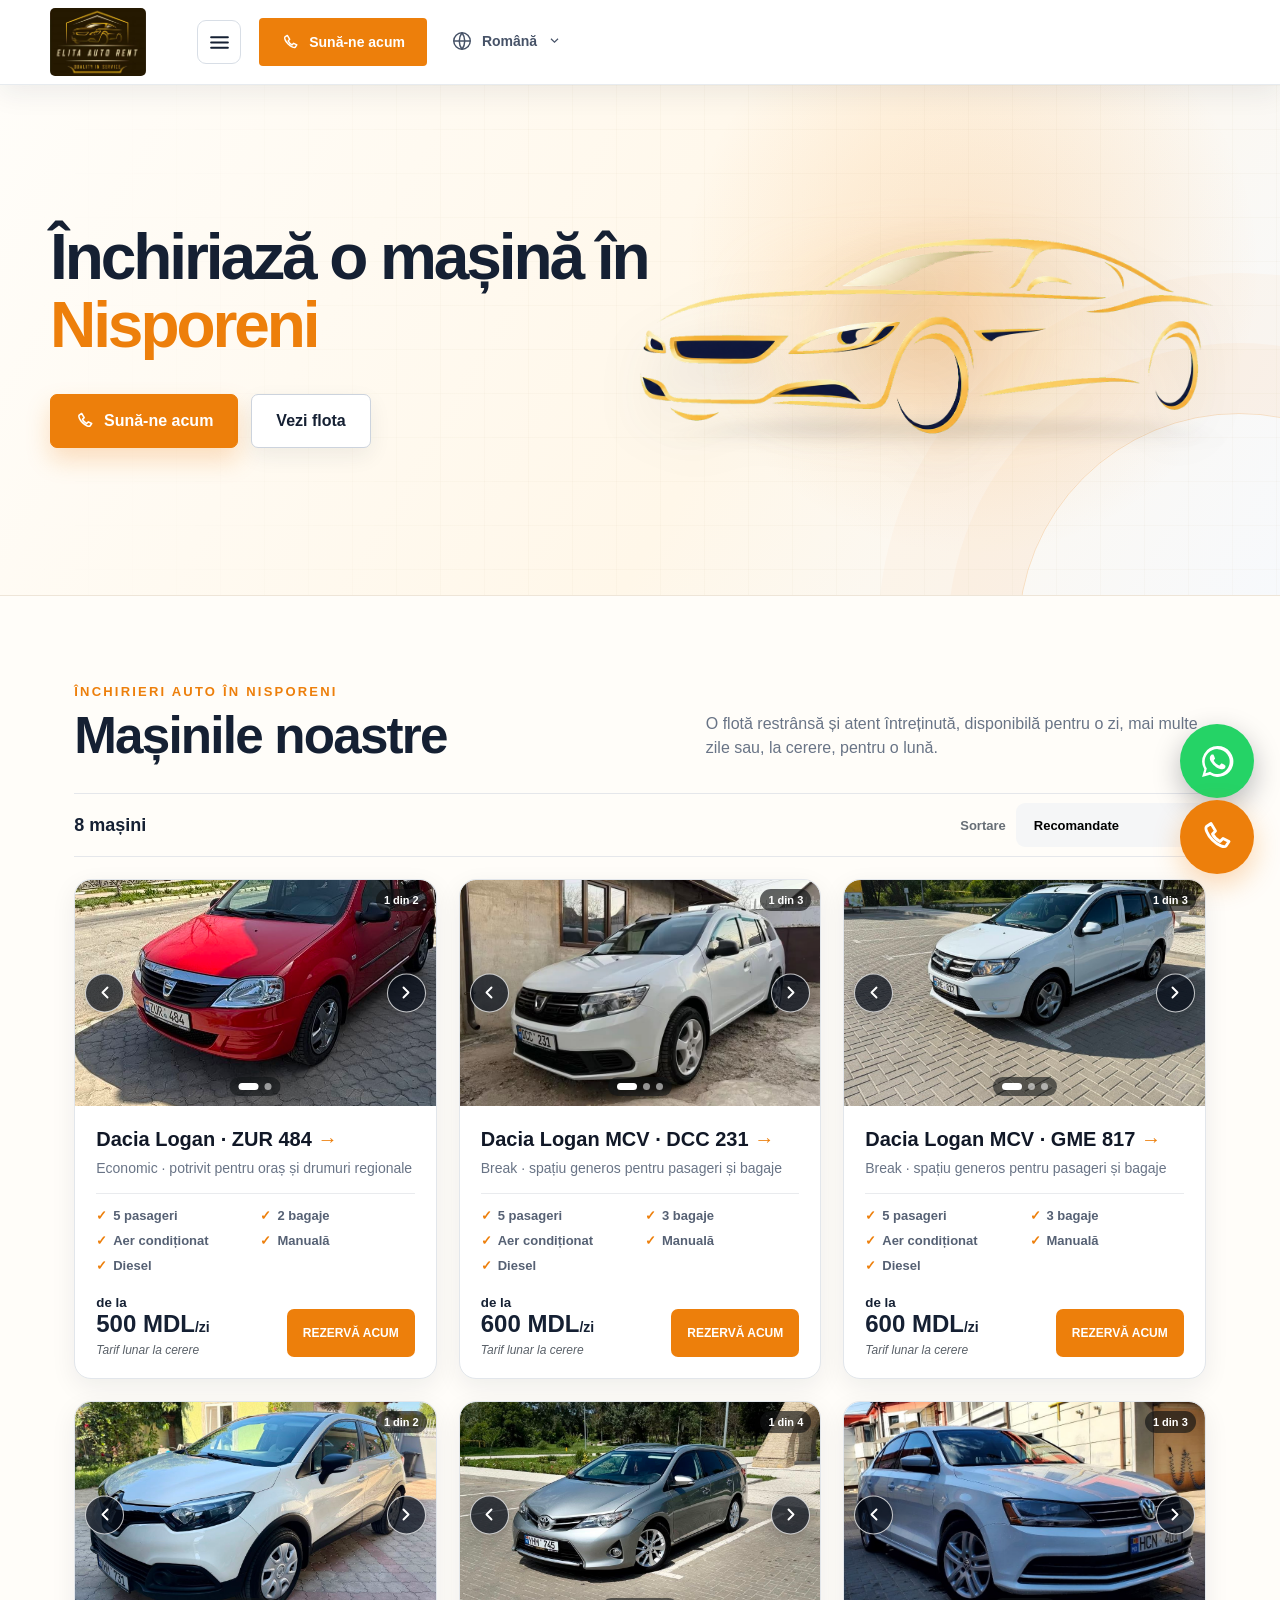
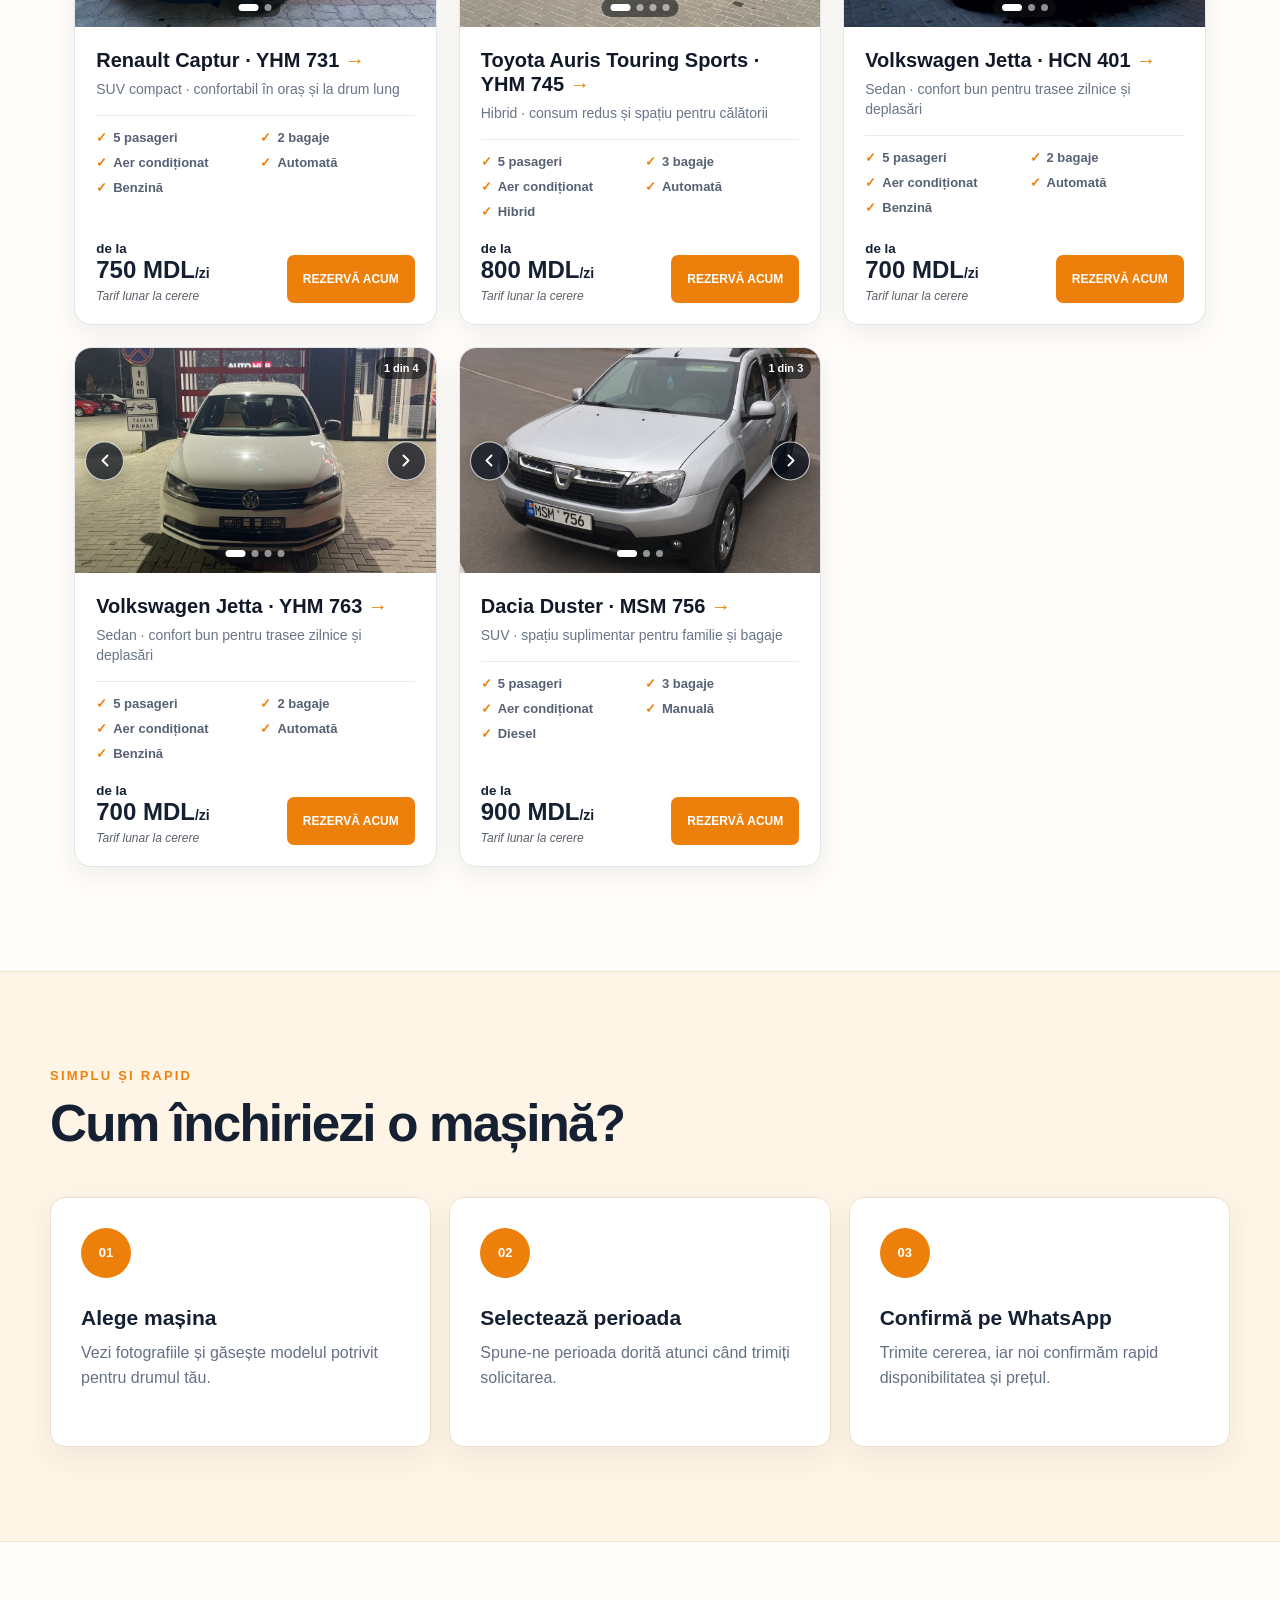
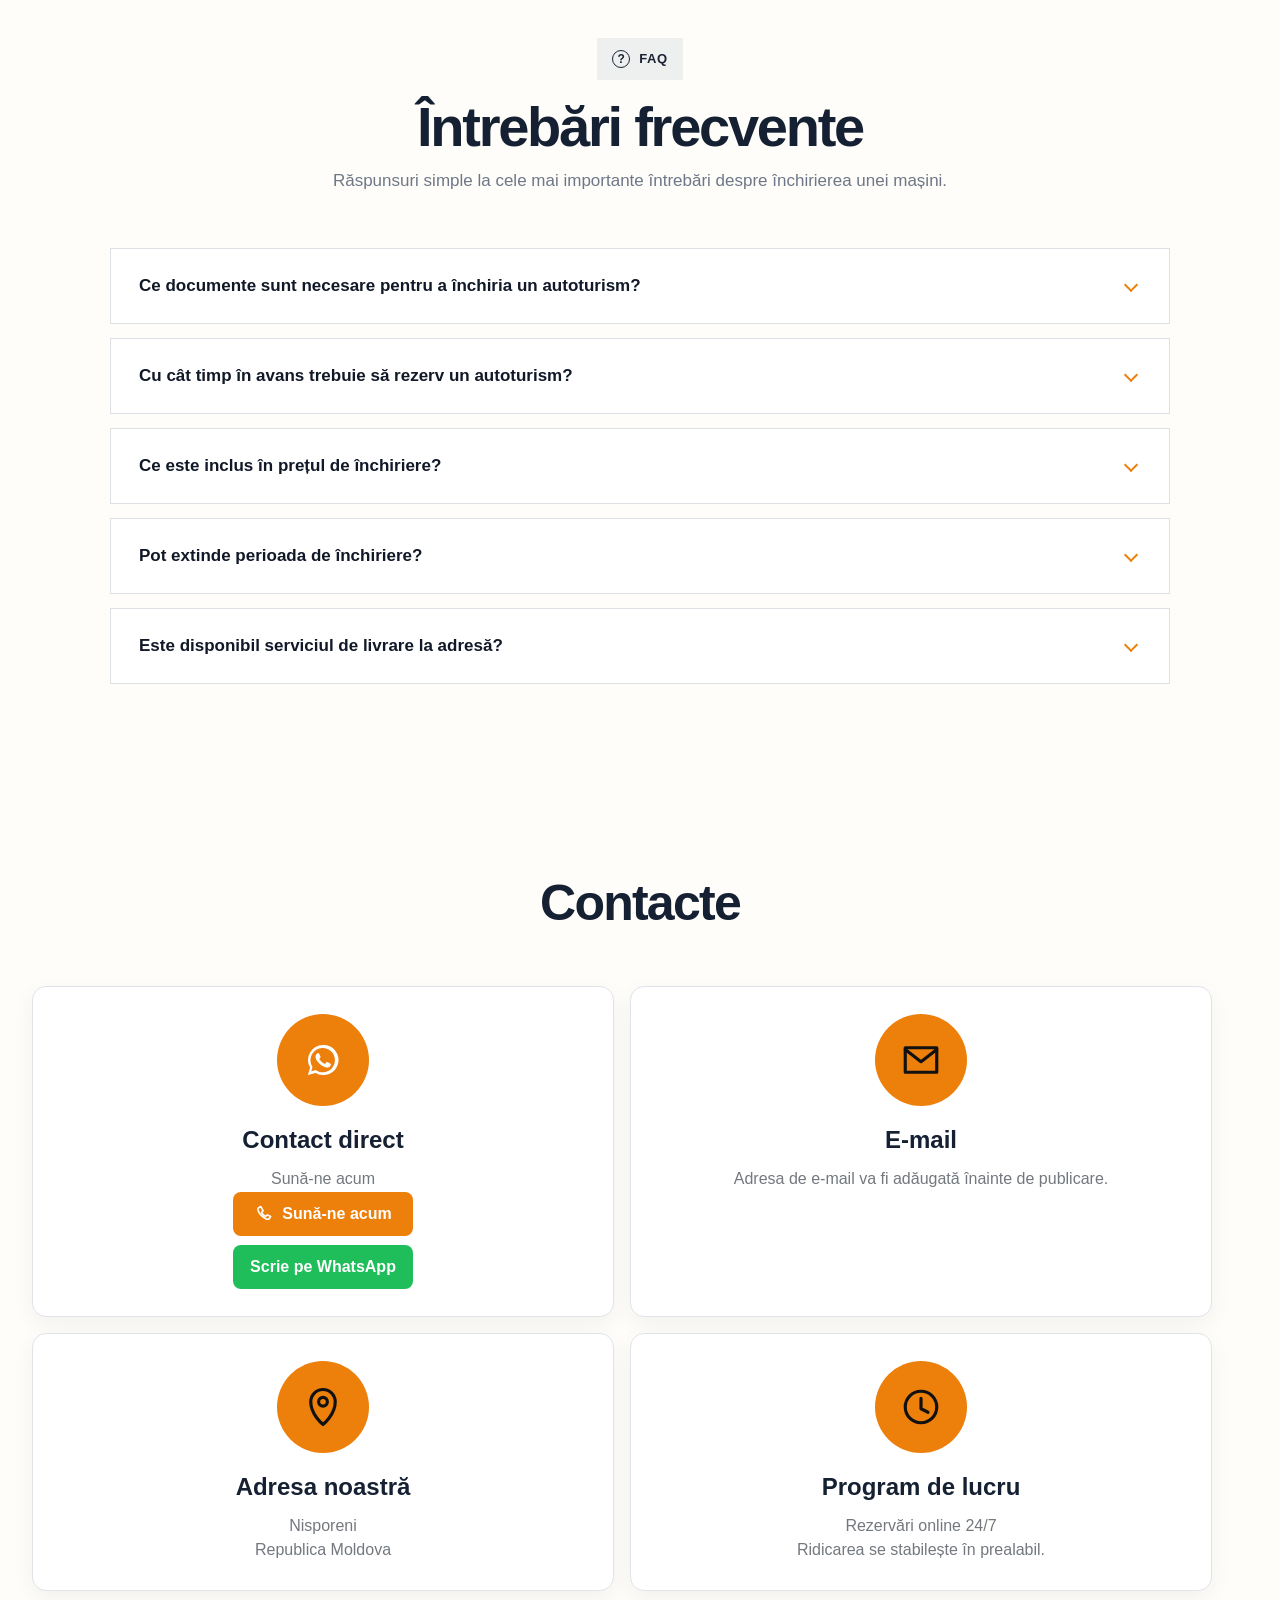
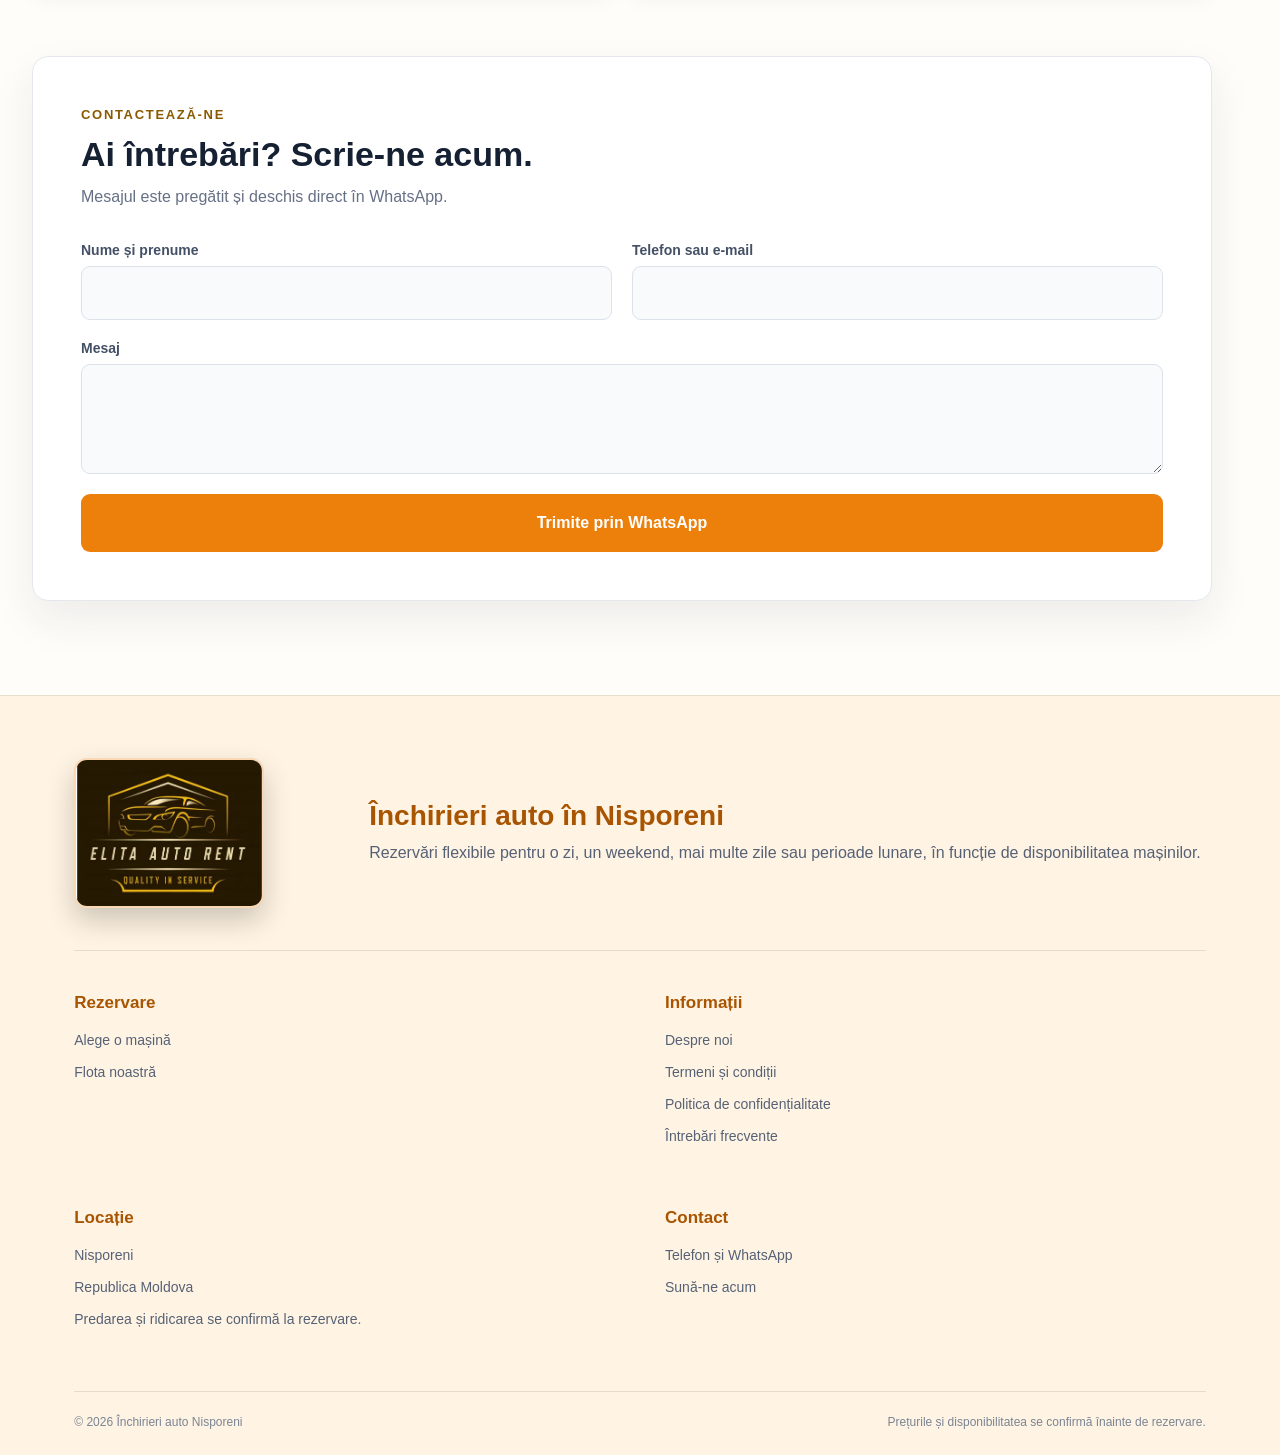
==== commit fca5b9e6: "Add abstract logo-inspired hero car" ====
--- a/index.html
+++ b/index.html
@@ -113,9 +113,9 @@
             <a class="hero-secondary" href="#fleet" data-fleet-label>Vezi flota</a>
           </div>
         </div>
-        <div class="hero-logo-card">
-          <span class="hero-logo-glow" aria-hidden="true"></span>
-          <img src="assets/brand/elita-auto-rent-logo.jpg" alt="Elita Auto Rent — Quality in Service">
+        <div class="hero-car-visual" aria-hidden="true">
+          <span class="hero-car-glow"></span>
+          <img src="assets/hero/elita-hero-car.png?v=2" alt="" width="1517" height="562" fetchpriority="high" decoding="async">
         </div>
       </div>
     </section>
--- a/styles.css
+++ b/styles.css
@@ -1512,3 +1512,78 @@
   .floating-phone { right: 12px; bottom: 12px; }
   .scroll-to-top { left: 12px; right: auto; }
 }
+
+/* Siluetă auto abstractă, inspirată de liniile emblemei, fără ramă sau text. */
+.hero-shell {
+  grid-template-columns: minmax(0, 1.05fr) minmax(420px, .95fr);
+  gap: clamp(24px, 3vw, 48px);
+}
+
+.hero-car-visual {
+  position: relative;
+  width: min(112%, 690px);
+  justify-self: end;
+  align-self: center;
+  display: grid;
+  place-items: center;
+  isolation: isolate;
+  pointer-events: none;
+}
+
+.hero-car-glow {
+  position: absolute;
+  z-index: -2;
+  width: 88%;
+  height: 86%;
+  border-radius: 50%;
+  background: radial-gradient(circle, rgb(237 127 11 / 22%) 0%, rgb(255 215 157 / 13%) 44%, transparent 73%);
+  filter: blur(20px);
+}
+
+.hero-car-visual::after {
+  content: "";
+  position: absolute;
+  z-index: -1;
+  left: 12%;
+  right: 7%;
+  bottom: 3%;
+  height: 12%;
+  border-radius: 50%;
+  background: rgb(48 41 32 / 17%);
+  filter: blur(18px);
+  transform: perspective(300px) rotateX(64deg);
+}
+
+.hero-car-visual img {
+  width: 100%;
+  height: auto;
+  display: block;
+  filter: drop-shadow(0 20px 24px rgb(35 45 62 / 13%));
+  animation: hero-car-float 5.5s ease-in-out infinite;
+}
+
+@keyframes hero-car-float {
+  0%, 100% { transform: translateY(0) rotate(-.35deg); }
+  50% { transform: translateY(-7px) rotate(.12deg); }
+}
+
+@media (max-width: 980px) {
+  .hero-shell { grid-template-columns: minmax(0, 1fr) minmax(340px, .82fr); }
+  .hero-car-visual { width: min(118%, 590px); }
+}
+
+@media (max-width: 820px) {
+  .hero-shell { grid-template-columns: 1fr; gap: 20px; padding-bottom: 42px; }
+  .hero-car-visual { width: min(100%, 590px); justify-self: center; margin-top: 2px; }
+}
+
+@media (max-width: 650px) {
+  .hero-shell { gap: 20px; padding-bottom: 34px; }
+  .hero-car-visual { width: calc(100% + 22px); margin: 0 -11px; }
+  .hero-car-glow { width: 94%; height: 94%; }
+  .hero-car-visual::after { left: 10%; right: 6%; bottom: 1%; }
+}
+
+@media (prefers-reduced-motion: reduce) {
+  .hero-car-visual img { animation: none !important; }
+}
